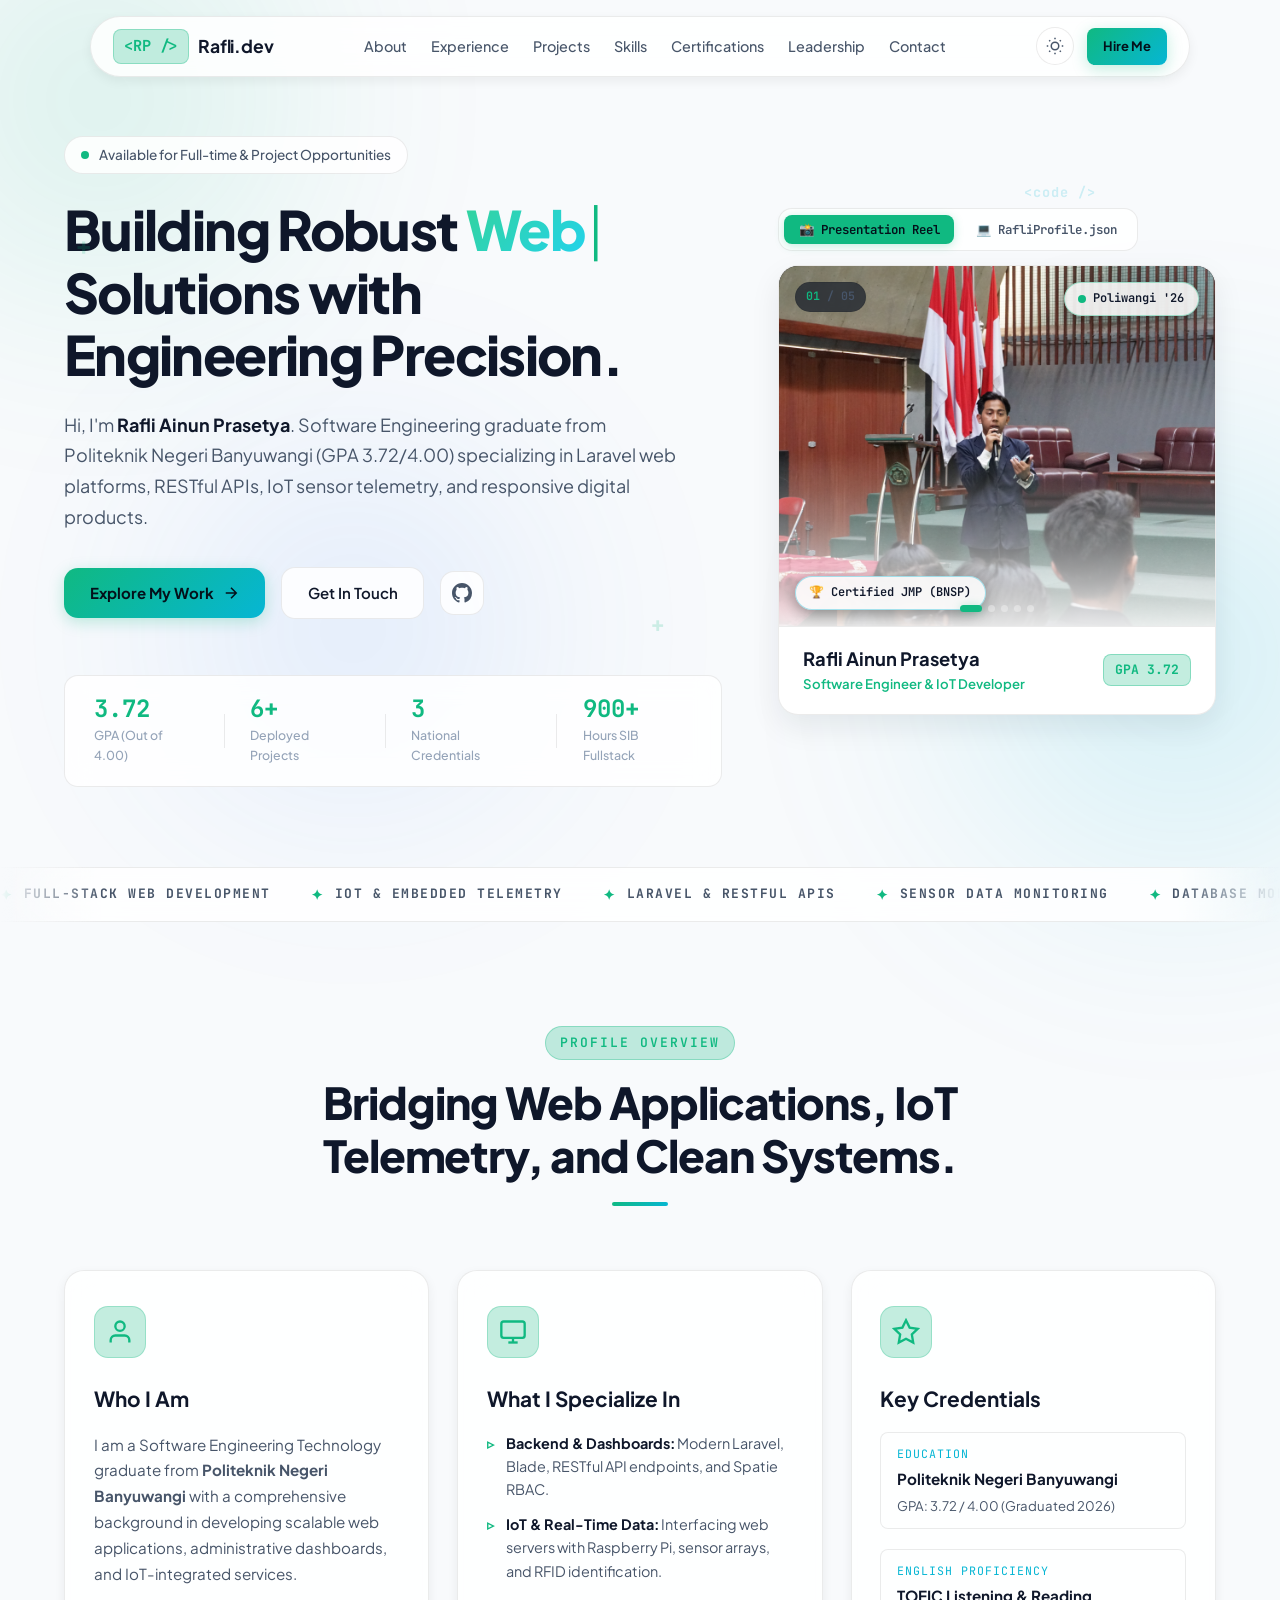
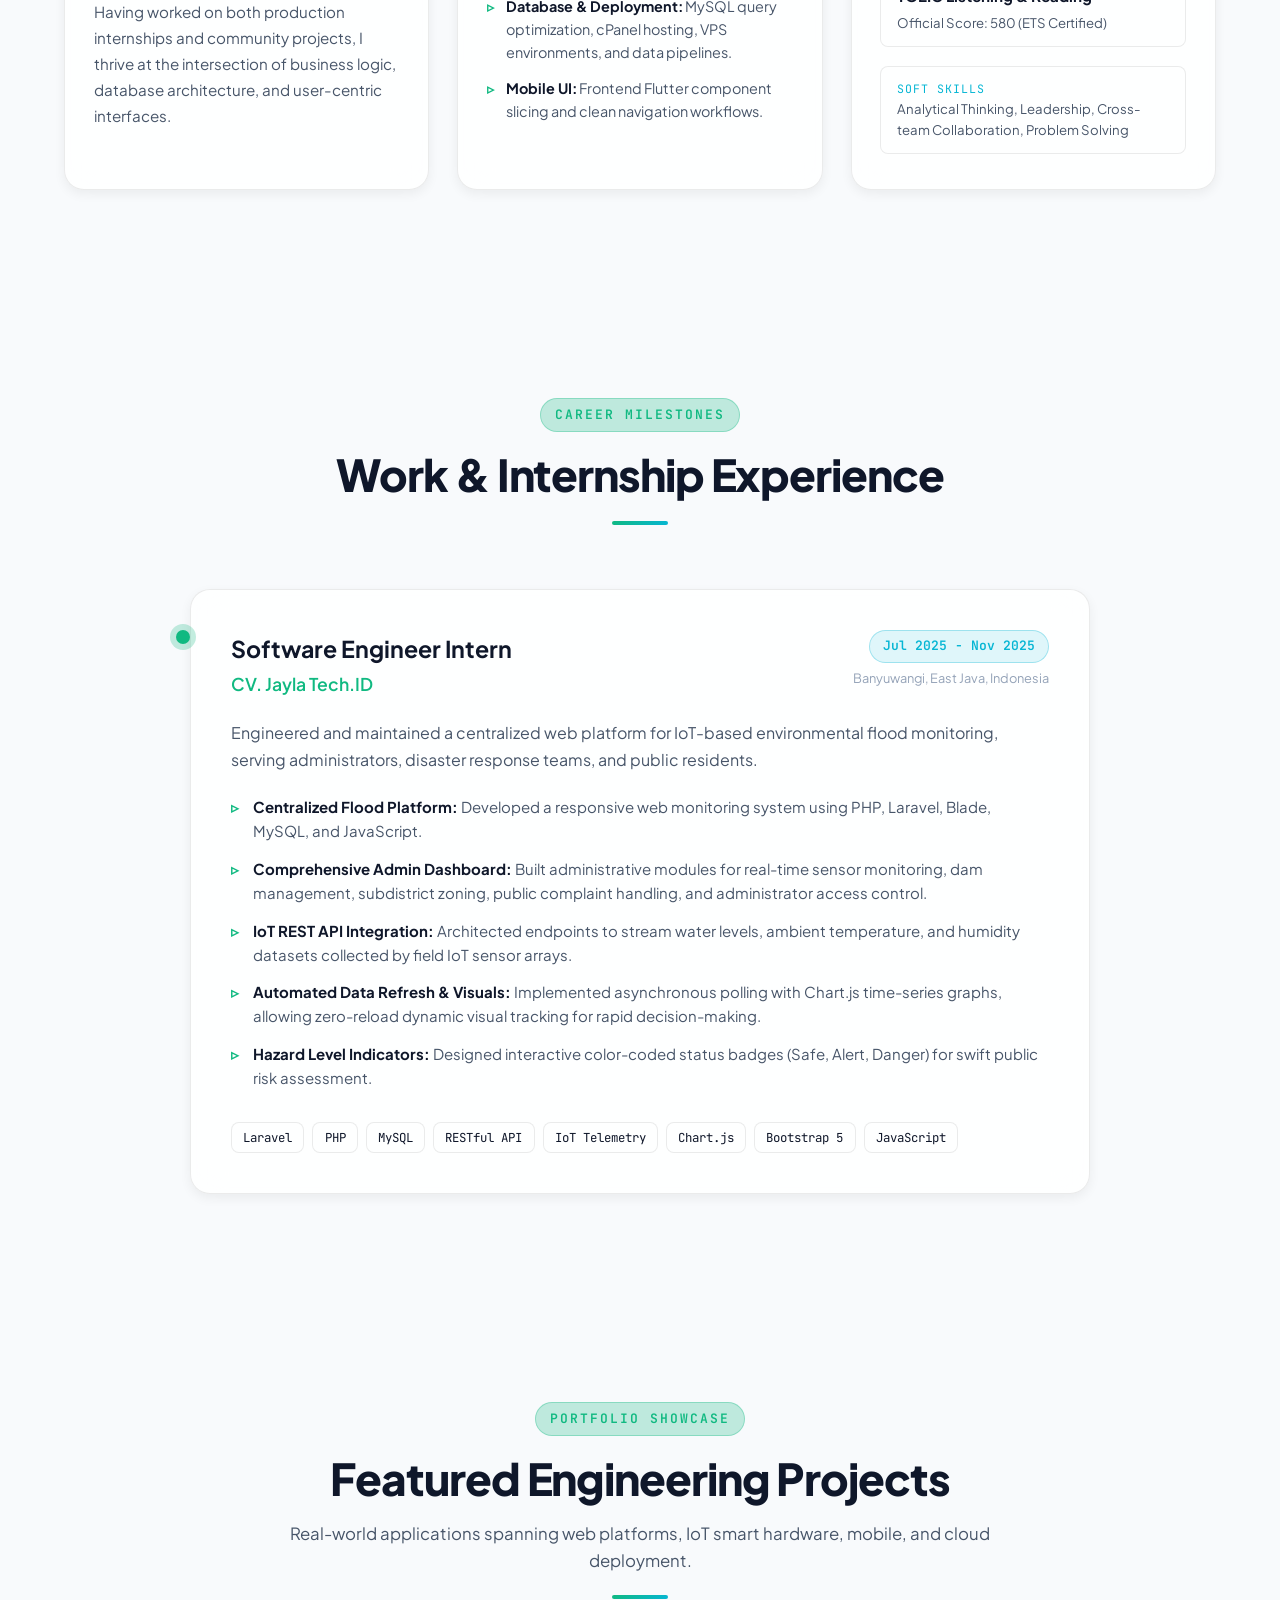
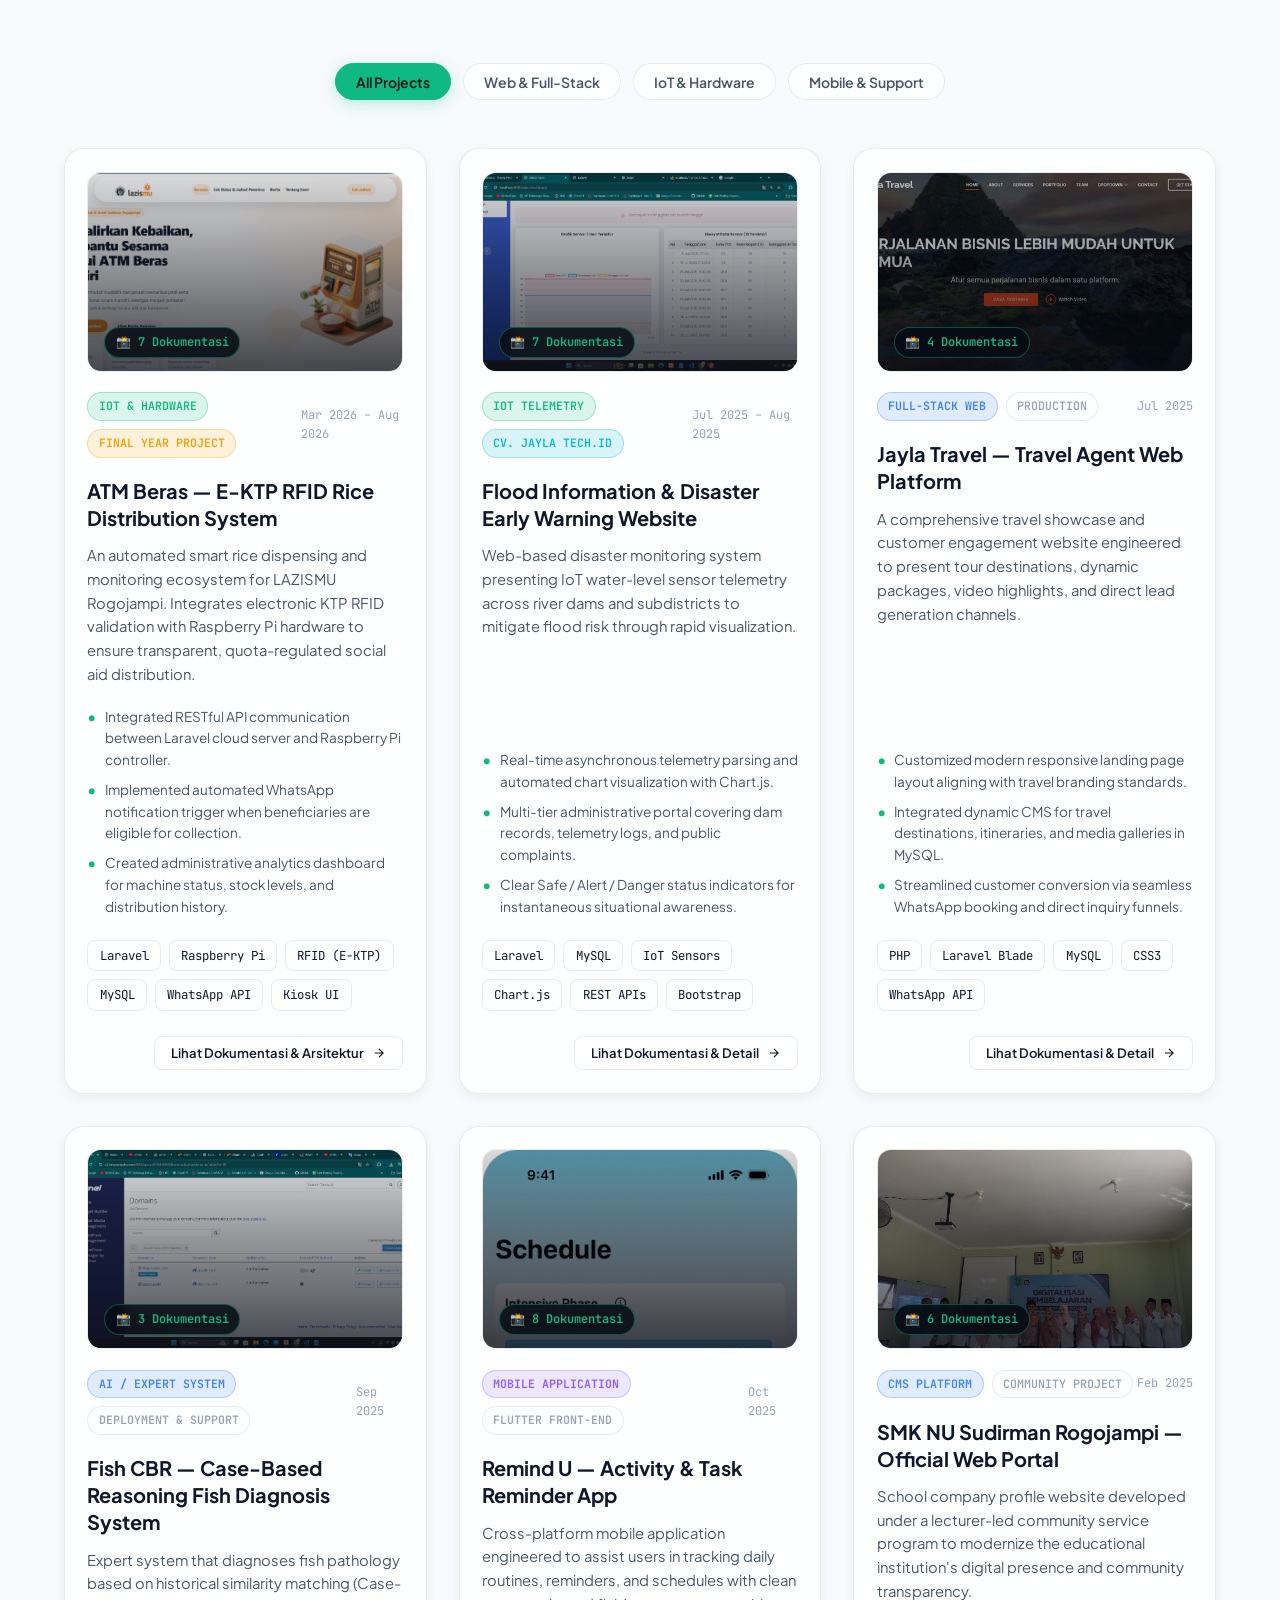
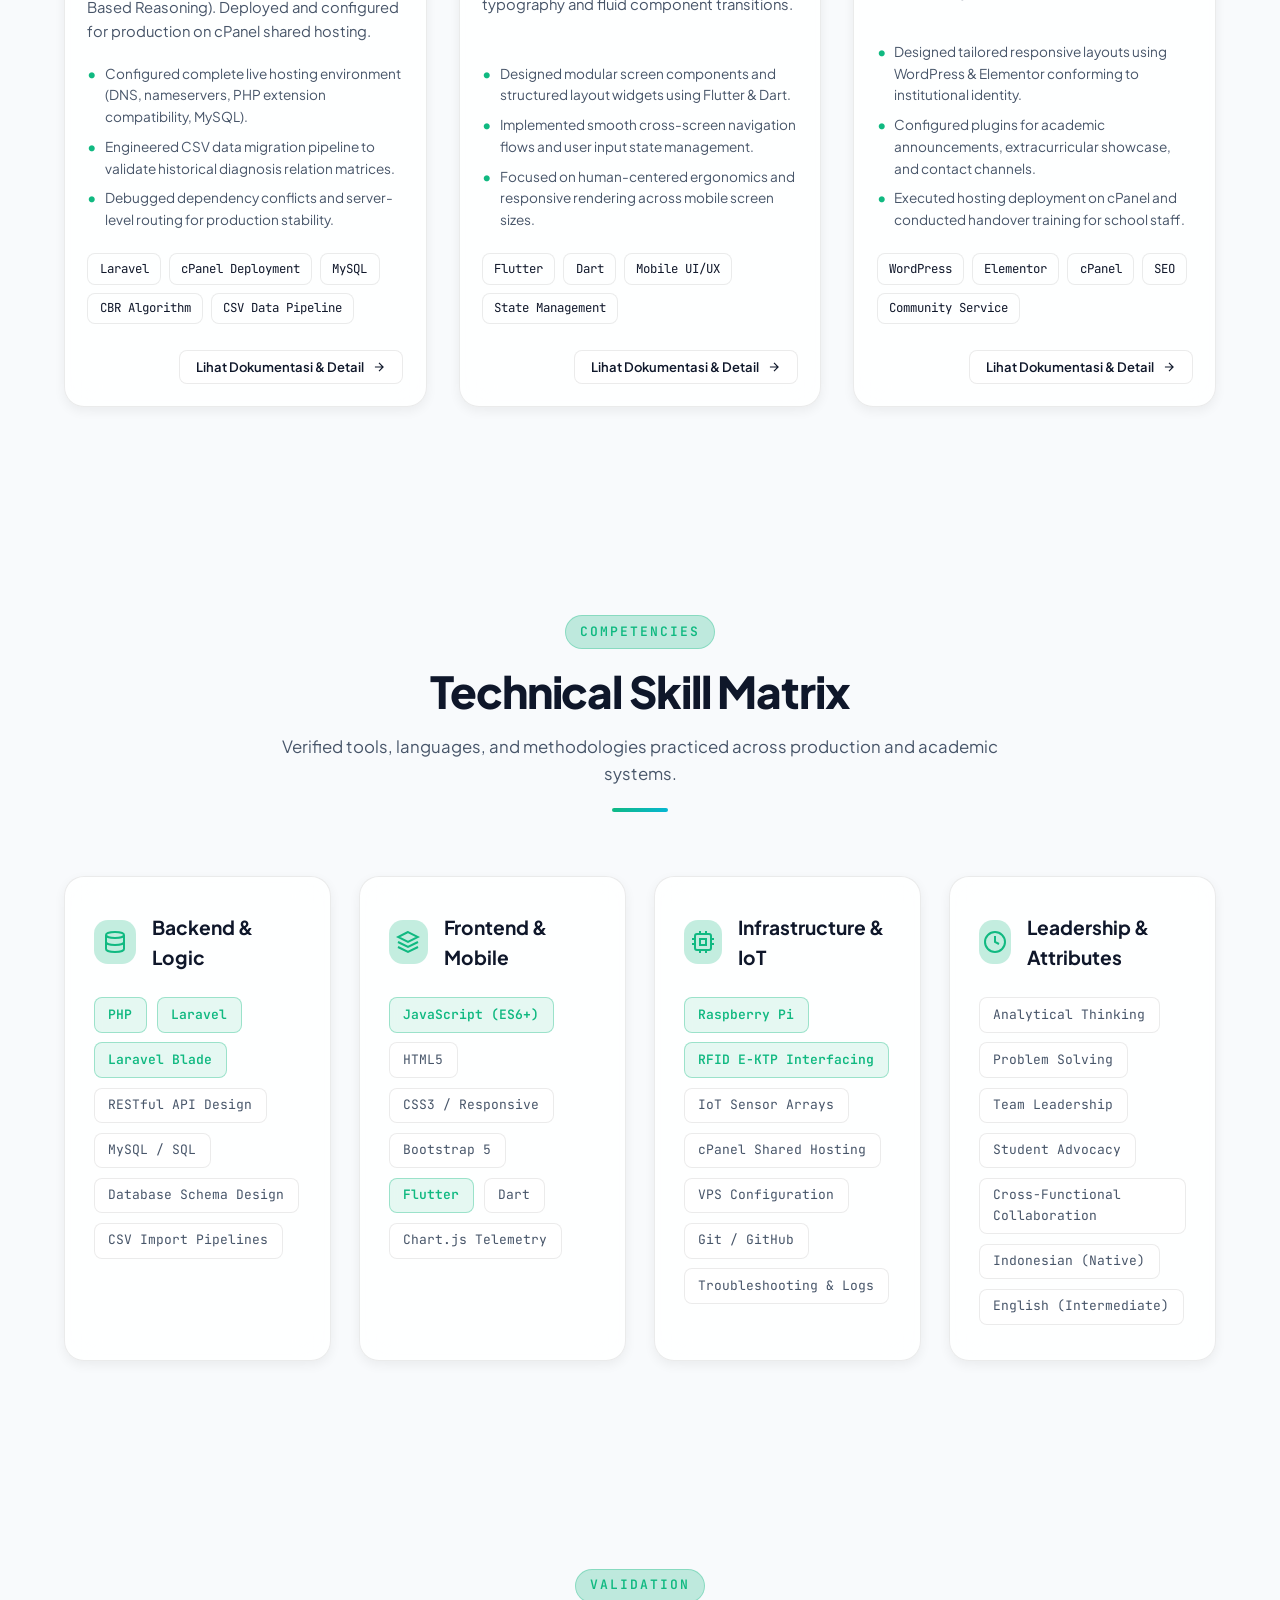
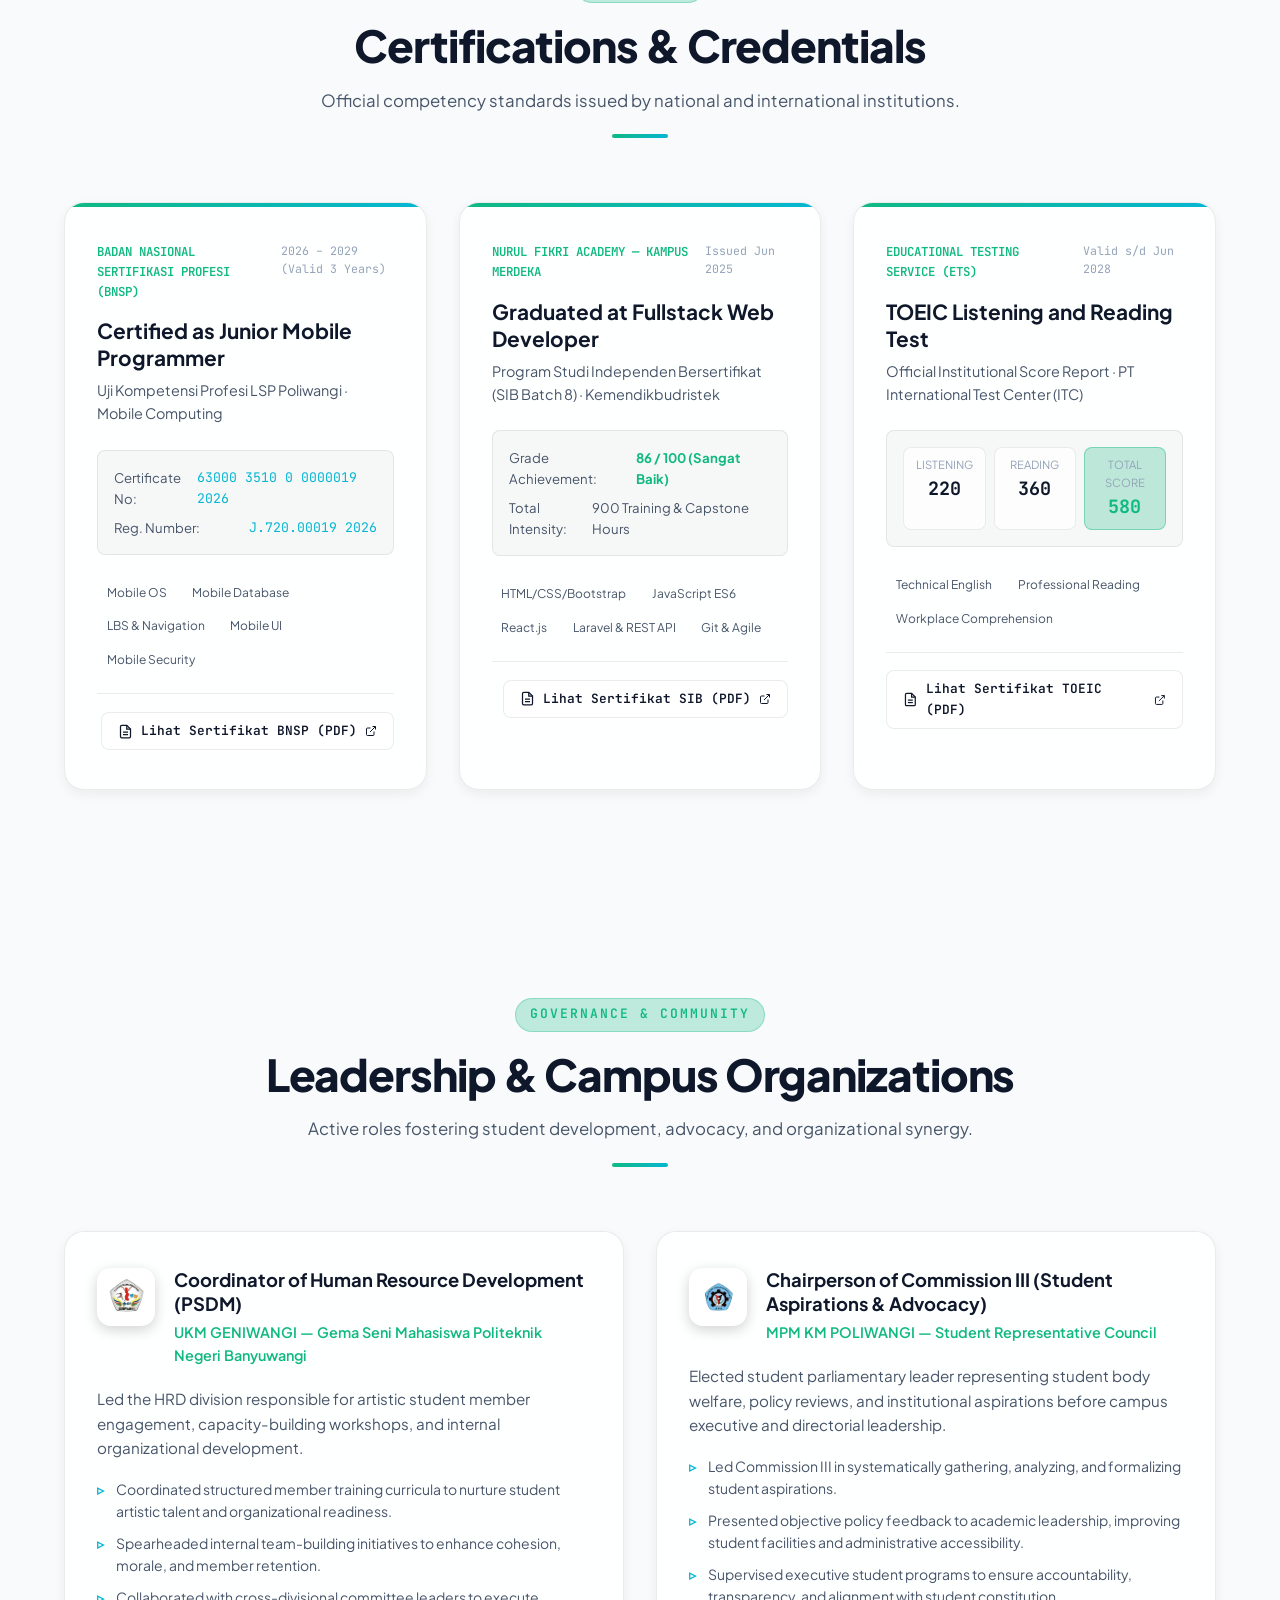
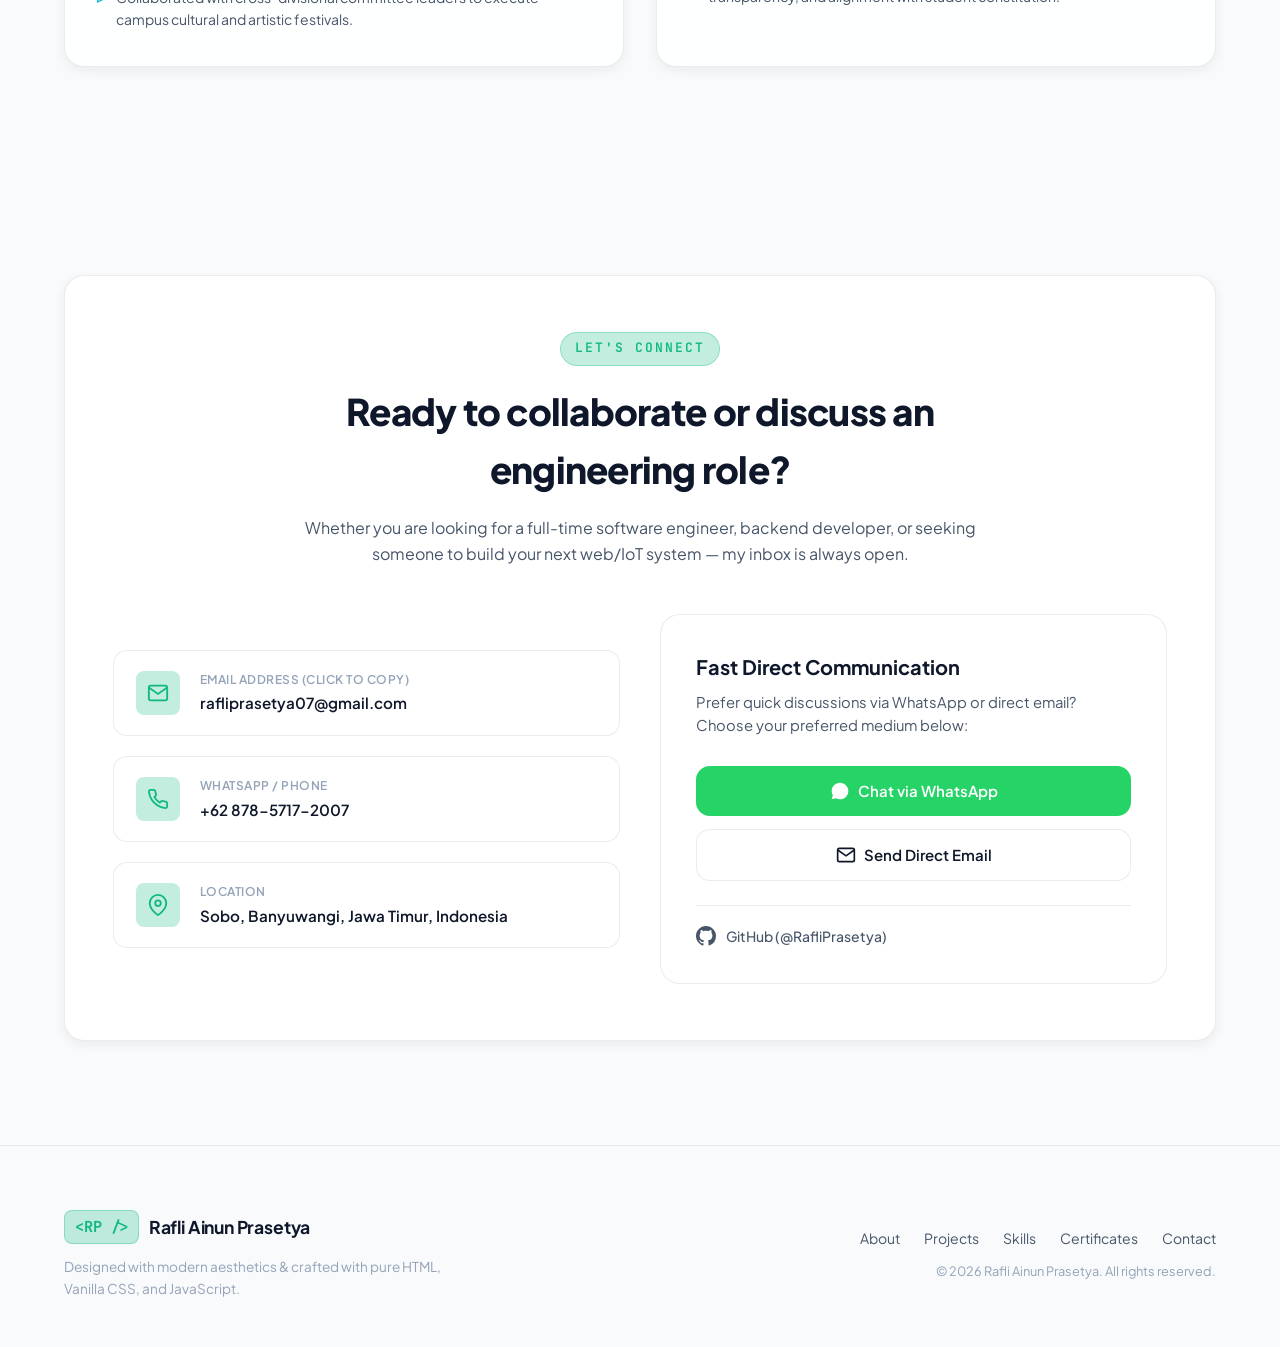
==== index.html @ 8fa88cc7 "feat: portfolio website with interactive documentation and dark mode" ====
<!DOCTYPE html>
<html lang="en" data-theme="dark">
<head>
  <meta charset="UTF-8">
  <meta name="viewport" content="width=device-width, initial-scale=1.0">
  <title>Rafli Ainun Prasetya | Software Engineer & Full-Stack Developer</title>
  <meta name="description" content="Portfolio of Rafli Ainun Prasetya — Software Engineering graduate from Politeknik Negeri Banyuwangi specializing in Laravel, RESTful APIs, IoT integrations, and Flutter.">
  <link rel="preconnect" href="https://fonts.googleapis.com">
  <link rel="preconnect" href="https://fonts.gstatic.com" crossorigin>
  <link href="https://fonts.googleapis.com/css2?family=JetBrains+Mono:wght@400;500;600;700&family=Plus+Jakarta+Sans:wght@300;400;500;600;700;800&display=swap" rel="stylesheet">
  <link rel="stylesheet" href="style.css">
</head>
<body>

  <!-- Ambient Glow Backgrounds -->
  <div class="ambient-glow glow-1"></div>
  <div class="ambient-glow glow-2"></div>
  <div class="ambient-glow glow-3"></div>

  <!-- Glassmorphic Navbar -->
  <header class="navbar-wrapper">
    <nav class="navbar" id="navbar">
      <a href="#hero" class="brand-logo">
        <span class="logo-symbol">&lt;RP /&gt;</span>
        <span class="logo-text">Rafli.dev</span>
      </a>

      <div class="nav-links" id="navLinks">
        <a href="#about" class="nav-item">About</a>
        <a href="#experience" class="nav-item">Experience</a>
        <a href="#projects" class="nav-item">Projects</a>
        <a href="#skills" class="nav-item">Skills</a>
        <a href="#certifications" class="nav-item">Certifications</a>
        <a href="#leadership" class="nav-item">Leadership</a>
        <a href="#contact" class="nav-item">Contact</a>
      </div>

      <div class="nav-actions">
        <!-- Theme Toggle -->
        <button class="theme-toggle-btn" id="themeToggle" aria-label="Toggle theme">
          <svg class="sun-icon" viewBox="0 0 24 24" fill="none" stroke="currentColor" stroke-width="2">
            <circle cx="12" cy="12" r="5"></circle>
            <path d="M12 1v2M12 21v2M4.22 4.22l1.42 1.42M18.36 18.36l1.42 1.42M1 12h2M21 12h2M4.22 19.78l1.42-1.42M18.36 5.64l1.42-1.42"></path>
          </svg>
          <svg class="moon-icon" viewBox="0 0 24 24" fill="none" stroke="currentColor" stroke-width="2">
            <path d="M21 12.79A9 9 0 1 1 11.21 3 7 7 0 0 0 21 12.79z"></path>
          </svg>
        </button>

        <a href="#contact" class="btn btn-sm btn-primary hide-mobile">Hire Me</a>

        <!-- Mobile Menu Toggle -->
        <button class="mobile-menu-btn" id="mobileMenuBtn" aria-label="Toggle navigation menu">
          <span class="bar"></span>
          <span class="bar"></span>
          <span class="bar"></span>
        </button>
      </div>
    </nav>
  </header>

  <main>
    <!-- HERO SECTION -->
    <section class="hero-section" id="hero">
      <div class="container hero-container">
        
        <!-- Subtle Floating Tech Accents -->
        <div class="floating-accent accent-plus-1" aria-hidden="true">+</div>
        <div class="floating-accent accent-plus-2" aria-hidden="true">+</div>
        <div class="floating-accent accent-code" aria-hidden="true">&lt;code /&gt;</div>
        <div class="floating-accent accent-iot" aria-hidden="true">&#9678; IoT</div>

        <div class="hero-content">
          <div class="status-pill animate-fade-in">
            <span class="pulsing-dot"></span>
            <span>Available for Full-time & Project Opportunities</span>
          </div>

          <h1 class="hero-title animate-fade-in-up delay-1">
            Building Robust <span class="gradient-text dynamic-role-text" id="dynamicRole">Web & IoT</span><span class="typing-cursor" aria-hidden="true">|</span> Solutions with Engineering Precision.
          </h1>

          <p class="hero-subtitle animate-fade-in-up delay-2">
            Hi, I'm <strong>Rafli Ainun Prasetya</strong>. Software Engineering graduate from Politeknik Negeri Banyuwangi (GPA 3.72/4.00) specializing in Laravel web platforms, RESTful APIs, IoT sensor telemetry, and responsive digital products.
          </p>

          <div class="hero-cta-group animate-fade-in-up delay-3">
            <a href="#projects" class="btn btn-primary">
              <span>Explore My Work</span>
              <svg width="18" height="18" viewBox="0 0 24 24" fill="none" stroke="currentColor" stroke-width="2"><path d="M5 12h14M12 5l7 7-7 7"/></svg>
            </a>
            <a href="#contact" class="btn btn-outline">
              <span>Get In Touch</span>
            </a>
            <a href="https://github.com/RafliPrasetya" target="_blank" rel="noopener" class="btn-icon" aria-label="GitHub Profile">
              <svg width="20" height="20" viewBox="0 0 24 24" fill="currentColor">
                <path d="M12 0C5.37 0 0 5.37 0 12c0 5.31 3.435 9.795 8.205 11.385.6.105.825-.255.825-.57 0-.285-.015-1.23-.015-2.235-3.015.555-3.795-.735-4.035-1.41-.135-.345-.72-1.41-1.23-1.695-.42-.225-1.02-.78-.015-.795.945-.015 1.62.87 1.845 1.23 1.08 1.815 2.805 1.305 3.495.99.105-.78.42-1.305.765-1.605-2.67-.3-5.46-1.335-5.46-5.925 0-1.305.465-2.385 1.23-3.225-.12-.3-.54-1.53.12-3.18 0 0 1.005-.315 3.3 1.23.96-.27 1.98-.405 3-.405s2.04.135 3 .405c2.295-1.56 3.3-1.23 3.3-1.23.66 1.65.24 2.88.12 3.18.765.84 1.23 1.905 1.23 3.225 0 4.605-2.805 5.625-5.475 5.925.435.375.81 1.095.81 2.22 0 1.605-.015 2.895-.015 3.3 0 .315.225.69.825.57A12.02 12.02 0 0024 12c0-6.63-5.37-12-12-12z"/>
              </svg>
            </a>
          </div>

          <!-- Quick Metrics Bar with Live Animated Counters -->
          <div class="hero-stats animate-fade-in-up delay-4">
            <div class="stat-card">
              <span class="stat-number count-up" data-target="3.72" data-decimals="2">0.00</span>
              <span class="stat-label">GPA (Out of 4.00)</span>
            </div>
            <div class="stat-separator"></div>
            <div class="stat-card">
              <span class="stat-number count-up" data-target="6" data-suffix="+">0</span>
              <span class="stat-label">Deployed Projects</span>
            </div>
            <div class="stat-separator"></div>
            <div class="stat-card">
              <span class="stat-number count-up" data-target="3">0</span>
              <span class="stat-label">National Credentials</span>
            </div>
            <div class="stat-separator"></div>
            <div class="stat-card">
              <span class="stat-number count-up" data-target="900" data-suffix="+">0</span>
              <span class="stat-label">Hours SIB Fullstack</span>
            </div>
          </div>
        </div>

        <!-- Hero Visual / Photo Slideshow & Code Specimen Tabs -->
        <div class="hero-visual animate-fade-in-up delay-2">
          <div class="visual-tabs">
            <button class="visual-tab-btn active" id="tabPhotoBtn" data-target="photoView">
              <span>📸 Presentation Reel</span>
            </button>
            <button class="visual-tab-btn" id="tabCodeBtn" data-target="codeView">
              <span>💻 RafliProfile.json</span>
            </button>
          </div>

          <!-- View 1: Profile Photo Slideshow Card -->
          <div class="visual-view-panel" id="photoView">
            <div class="profile-hero-card glass-card">
              <div class="profile-photo-wrapper" id="photoSlideshow">
                
                <!-- Slideshow Track with 5 Photos -->
                <div class="slideshow-track">
                  <div class="slide-item active" data-index="0">
                    <img src="Asset/DSC00454.JPG" alt="Rafli Ainun Prasetya - Keynote Address" class="profile-photo" />
                  </div>
                  <div class="slide-item" data-index="1">
                    <img src="Asset/DSC00451.JPG" alt="Rafli Ainun Prasetya - Speech Session" class="profile-photo" />
                  </div>
                  <div class="slide-item" data-index="2">
                    <img src="Asset/DSC00452.JPG" alt="Rafli Ainun Prasetya - Student Advocacy" class="profile-photo" />
                  </div>
                  <div class="slide-item" data-index="3">
                    <img src="Asset/DSC00453.JPG" alt="Rafli Ainun Prasetya - Organization Leadership" class="profile-photo" />
                  </div>
                  <div class="slide-item" data-index="4">
                    <img src="Asset/DSC00455.JPG" alt="Rafli Ainun Prasetya - Public Presentation" class="profile-photo" />
                  </div>
                </div>

                <div class="photo-overlay-gradient"></div>

                <!-- Slideshow Navigation Arrows -->
                <button class="slide-arrow prev" id="slidePrevBtn" aria-label="Previous slide">&#10094;</button>
                <button class="slide-arrow next" id="slideNextBtn" aria-label="Next slide">&#10095;</button>

                <!-- Slideshow Counter -->
                <div class="slideshow-counter">
                  <span id="slideIndexLabel">01</span> / 05
                </div>

                <!-- Slide Dots Pagination -->
                <div class="slideshow-dots" id="slideDots">
                  <button class="slide-dot active" data-slide="0" aria-label="Slide 1"></button>
                  <button class="slide-dot" data-slide="1" aria-label="Slide 2"></button>
                  <button class="slide-dot" data-slide="2" aria-label="Slide 3"></button>
                  <button class="slide-dot" data-slide="3" aria-label="Slide 4"></button>
                  <button class="slide-dot" data-slide="4" aria-label="Slide 5"></button>
                </div>

                <!-- Floating Badges -->
                <div class="floating-badge badge-top-right">
                  <span class="pulsing-dot"></span>
                  <span>Poliwangi '26</span>
                </div>
                <div class="floating-badge badge-bottom-left">
                  <span>🏆 Certified JMP (BNSP)</span>
                </div>
              </div>
              <div class="profile-meta-footer">
                <div class="meta-row">
                  <div>
                    <h4 class="profile-name">Rafli Ainun Prasetya</h4>
                    <p class="profile-title">Software Engineer & IoT Developer</p>
                  </div>
                  <span class="gpa-tag">GPA 3.72</span>
                </div>
              </div>
            </div>
          </div>

          <!-- View 2: Code Specimen Card -->
          <div class="visual-view-panel" id="codeView" style="display: none;">
            <div class="code-card">
              <div class="code-card-header">
                <div class="window-controls">
                  <span class="ctrl-dot close"></span>
                  <span class="ctrl-dot minimize"></span>
                  <span class="ctrl-dot maximize"></span>
                </div>
                <span class="code-card-title">RafliProfile.json</span>
                <span class="code-badge">Active</span>
              </div>
              <div class="code-card-body">
                <pre><code><span class="token-keyword">{</span>
  <span class="token-prop">"name"</span>: <span class="token-string">"Rafli Ainun Prasetya"</span>,
  <span class="token-prop">"role"</span>: <span class="token-string">"Software Engineer"</span>,
  <span class="token-prop">"location"</span>: <span class="token-string">"Banyuwangi, East Java, ID"</span>,
  <span class="token-prop">"education"</span>: {
    <span class="token-prop">"campus"</span>: <span class="token-string">"Politeknik Negeri Banyuwangi"</span>,
    <span class="token-prop">"degree"</span>: <span class="token-string">"B.App.Sc in Software Eng."</span>,
    <span class="token-prop">"gpa"</span>: <span class="token-number">3.72</span>
  },
  <span class="token-prop">"core_stack"</span>: [
    <span class="token-string">"PHP / Laravel"</span>,
    <span class="token-string">"MySQL"</span>,
    <span class="token-string">"JavaScript"</span>,
    <span class="token-string">"IoT Sensor Telemetry"</span>,
    <span class="token-string">"Flutter"</span>
  ],
  <span class="token-prop">"certified_by"</span>: [
    <span class="token-string">"BNSP (Junior Mobile Programmer)"</span>,
    <span class="token-string">"NF Academy (Fullstack Web Dev)"</span>,
    <span class="token-string">"ETS (TOEIC Score 580)"</span>
  ],
  <span class="token-prop">"status"</span>: <span class="token-string">"Ready to create real impact."</span>
<span class="token-keyword">}</span></code></pre>
              </div>
              <div class="code-card-footer">
                <span class="terminal-status"><span class="ping-circle"></span> System online · All unit tests passed</span>
              </div>
            </div>
          </div>
        </div>

      </div>
    </section>

    <!-- RUNNING TECH MARQUEE RIBBON -->
    <div class="tech-marquee-wrapper" aria-label="Technical Highlights">
      <div class="marquee-track">
        <div class="marquee-content">
          <span class="marquee-item"><span class="marquee-star">✦</span> FULL-STACK WEB DEVELOPMENT</span>
          <span class="marquee-item"><span class="marquee-star">✦</span> IOT & EMBEDDED TELEMETRY</span>
          <span class="marquee-item"><span class="marquee-star">✦</span> LARAVEL & RESTFUL APIS</span>
          <span class="marquee-item"><span class="marquee-star">✦</span> SENSOR DATA MONITORING</span>
          <span class="marquee-item"><span class="marquee-star">✦</span> DATABASE MODELING (MYSQL)</span>
          <span class="marquee-item"><span class="marquee-star">✦</span> FLUTTER FRONT-END</span>
          <span class="marquee-item"><span class="marquee-star">✦</span> BNSP JUNIOR MOBILE PROGRAMMER</span>
          <span class="marquee-item"><span class="marquee-star">✦</span> MSIB FULLSTACK GRADUATE</span>
        </div>
        <div class="marquee-content" aria-hidden="true">
          <span class="marquee-item"><span class="marquee-star">✦</span> FULL-STACK WEB DEVELOPMENT</span>
          <span class="marquee-item"><span class="marquee-star">✦</span> IOT & EMBEDDED TELEMETRY</span>
          <span class="marquee-item"><span class="marquee-star">✦</span> LARAVEL & RESTFUL APIS</span>
          <span class="marquee-item"><span class="marquee-star">✦</span> SENSOR DATA MONITORING</span>
          <span class="marquee-item"><span class="marquee-star">✦</span> DATABASE MODELING (MYSQL)</span>
          <span class="marquee-item"><span class="marquee-star">✦</span> FLUTTER FRONT-END</span>
          <span class="marquee-item"><span class="marquee-star">✦</span> BNSP JUNIOR MOBILE PROGRAMMER</span>
          <span class="marquee-item"><span class="marquee-star">✦</span> MSIB FULLSTACK GRADUATE</span>
        </div>
      </div>
    </div>

    <!-- ABOUT SECTION -->
    <section class="section about-section" id="about">
      <div class="container">
        <div class="section-header">
          <span class="section-tag">Profile Overview</span>
          <h2 class="section-title">Bridging Web Applications, IoT Telemetry, and Clean Systems.</h2>
          <div class="title-underline"></div>
        </div>

        <div class="about-grid">
          <div class="about-card glass-card">
            <div class="card-icon">
              <svg width="28" height="28" viewBox="0 0 24 24" fill="none" stroke="currentColor" stroke-width="2">
                <path d="M20 21v-2a4 4 0 0 0-4-4H8a4 4 0 0 0-4 4v2"></path>
                <circle cx="12" cy="7" r="4"></circle>
              </svg>
            </div>
            <h3>Who I Am</h3>
            <p>
              I am a Software Engineering Technology graduate from <strong>Politeknik Negeri Banyuwangi</strong> with a comprehensive background in developing scalable web applications, administrative dashboards, and IoT-integrated services.
            </p>
            <p>
              Having worked on both production internships and community projects, I thrive at the intersection of business logic, database architecture, and user-centric interfaces.
            </p>
          </div>

          <div class="about-card glass-card">
            <div class="card-icon">
              <svg width="28" height="28" viewBox="0 0 24 24" fill="none" stroke="currentColor" stroke-width="2">
                <rect x="2" y="3" width="20" height="14" rx="2" ry="2"></rect>
                <line x1="8" y1="21" x2="16" y2="21"></line>
                <line x1="12" y1="17" x2="12" y2="21"></line>
              </svg>
            </div>
            <h3>What I Specialize In</h3>
            <ul class="specialty-list">
              <li><strong>Backend & Dashboards:</strong> Modern Laravel, Blade, RESTful API endpoints, and Spatie RBAC.</li>
              <li><strong>IoT & Real-Time Data:</strong> Interfacing web servers with Raspberry Pi, sensor arrays, and RFID identification.</li>
              <li><strong>Database & Deployment:</strong> MySQL query optimization, cPanel hosting, VPS environments, and data pipelines.</li>
              <li><strong>Mobile UI:</strong> Frontend Flutter component slicing and clean navigation workflows.</li>
            </ul>
          </div>

          <div class="about-card glass-card highlight-card">
            <div class="card-icon">
              <svg width="28" height="28" viewBox="0 0 24 24" fill="none" stroke="currentColor" stroke-width="2">
                <path d="M12 2l3.09 6.26L22 9.27l-5 4.87 1.18 6.88L12 17.77l-6.18 3.25L7 14.14 2 9.27l6.91-1.01L12 2z"></path>
              </svg>
            </div>
            <h3>Key Credentials</h3>
            <div class="credentials-badge-list">
              <div class="cred-item">
                <span class="cred-tag">Education</span>
                <strong>Politeknik Negeri Banyuwangi</strong>
                <span class="cred-sub">GPA: 3.72 / 4.00 (Graduated 2026)</span>
              </div>
              <div class="cred-item">
                <span class="cred-tag">English Proficiency</span>
                <strong>TOEIC Listening & Reading</strong>
                <span class="cred-sub">Official Score: 580 (ETS Certified)</span>
              </div>
              <div class="cred-item">
                <span class="cred-tag">Soft Skills</span>
                <span class="cred-sub">Analytical Thinking, Leadership, Cross-team Collaboration, Problem Solving</span>
              </div>
            </div>
          </div>
        </div>
      </div>
    </section>

    <!-- PROFESSIONAL EXPERIENCE SECTION -->
    <section class="section experience-section" id="experience">
      <div class="container">
        <div class="section-header">
          <span class="section-tag">Career Milestones</span>
          <h2 class="section-title">Work & Internship Experience</h2>
          <div class="title-underline"></div>
        </div>

        <div class="timeline">
          <!-- Experience Item: Jayla Tech -->
          <div class="timeline-item glass-card">
            <div class="timeline-dot"></div>
            <div class="timeline-header">
              <div class="company-info">
                <h3 class="role-title">Software Engineer Intern</h3>
                <h4 class="company-name">CV. Jayla Tech.ID</h4>
              </div>
              <div class="timeline-meta">
                <span class="timeline-badge">Jul 2025 - Nov 2025</span>
                <span class="location-badge">Banyuwangi, East Java, Indonesia</span>
              </div>
            </div>

            <p class="timeline-summary">
              Engineered and maintained a centralized web platform for IoT-based environmental flood monitoring, serving administrators, disaster response teams, and public residents.
            </p>

            <ul class="timeline-duties">
              <li>
                <strong>Centralized Flood Platform:</strong> Developed a responsive web monitoring system using PHP, Laravel, Blade, MySQL, and JavaScript.
              </li>
              <li>
                <strong>Comprehensive Admin Dashboard:</strong> Built administrative modules for real-time sensor monitoring, dam management, subdistrict zoning, public complaint handling, and administrator access control.
              </li>
              <li>
                <strong>IoT REST API Integration:</strong> Architected endpoints to stream water levels, ambient temperature, and humidity datasets collected by field IoT sensor arrays.
              </li>
              <li>
                <strong>Automated Data Refresh & Visuals:</strong> Implemented asynchronous polling with Chart.js time-series graphs, allowing zero-reload dynamic visual tracking for rapid decision-making.
              </li>
              <li>
                <strong>Hazard Level Indicators:</strong> Designed interactive color-coded status badges (Safe, Alert, Danger) for swift public risk assessment.
              </li>
            </ul>

            <div class="tech-tags-list">
              <span class="tech-tag">Laravel</span>
              <span class="tech-tag">PHP</span>
              <span class="tech-tag">MySQL</span>
              <span class="tech-tag">RESTful API</span>
              <span class="tech-tag">IoT Telemetry</span>
              <span class="tech-tag">Chart.js</span>
              <span class="tech-tag">Bootstrap 5</span>
              <span class="tech-tag">JavaScript</span>
            </div>
          </div>
        </div>
      </div>
    </section>

    <!-- FEATURED PROJECTS SECTION -->
    <section class="section projects-section" id="projects">
      <div class="container">
        <div class="section-header">
          <span class="section-tag">Portfolio Showcase</span>
          <h2 class="section-title">Featured Engineering Projects</h2>
          <p class="section-subtitle">Real-world applications spanning web platforms, IoT smart hardware, mobile, and cloud deployment.</p>
          <div class="title-underline"></div>
        </div>

        <!-- Filter Controls -->
        <div class="project-filters">
          <button class="filter-btn active" data-filter="all">All Projects</button>
          <button class="filter-btn" data-filter="web">Web & Full-Stack</button>
          <button class="filter-btn" data-filter="iot">IoT & Hardware</button>
          <button class="filter-btn" data-filter="mobile">Mobile & Support</button>
        </div>

        <!-- Projects Grid -->
        <div class="projects-grid" id="projectsGrid">

          <!-- Project 1: ATM Beras -->
          <div class="project-card glass-card" data-category="iot web">
            <div class="project-thumb-wrapper btn-detail" data-project="atm-beras" role="button" tabindex="0" aria-label="Buka Dokumentasi ATM Beras">
              <img src="Asset/projek/atm%20beras/Screenshot%202026-07-15%20235116.png" alt="ATM Beras LAZISMU Preview" class="project-thumb-img" loading="lazy">
              <div class="project-thumb-overlay">
                <span class="project-doc-badge">📸 7 Dokumentasi</span>
                <span class="project-zoom-hint">🔍 Lihat Galeri</span>
              </div>
            </div>

            <div class="project-card-top">
              <div class="project-meta-badges">
                <span class="badge badge-iot">IoT & Hardware</span>
                <span class="badge badge-featured">Final Year Project</span>
              </div>
              <span class="project-date">Mar 2026 – Aug 2026</span>
            </div>

            <h3 class="project-title">ATM Beras — E-KTP RFID Rice Distribution System</h3>
            <p class="project-desc">
              An automated smart rice dispensing and monitoring ecosystem for LAZISMU Rogojampi. Integrates electronic KTP RFID validation with Raspberry Pi hardware to ensure transparent, quota-regulated social aid distribution.
            </p>

            <ul class="project-highlights">
              <li>Integrated RESTful API communication between Laravel cloud server and Raspberry Pi controller.</li>
              <li>Implemented automated WhatsApp notification trigger when beneficiaries are eligible for collection.</li>
              <li>Created administrative analytics dashboard for machine status, stock levels, and distribution history.</li>
            </ul>

            <div class="tech-tags-list">
              <span class="tech-tag">Laravel</span>
              <span class="tech-tag">Raspberry Pi</span>
              <span class="tech-tag">RFID (E-KTP)</span>
              <span class="tech-tag">MySQL</span>
              <span class="tech-tag">WhatsApp API</span>
              <span class="tech-tag">Kiosk UI</span>
            </div>

            <div class="project-card-actions">
              <button class="btn btn-sm btn-outline btn-detail" data-project="atm-beras">
                <span>Lihat Dokumentasi & Arsitektur</span>
                <svg width="14" height="14" viewBox="0 0 24 24" fill="none" stroke="currentColor" stroke-width="2"><path d="M5 12h14M12 5l7 7-7 7"/></svg>
              </button>
            </div>
          </div>

          <!-- Project 2: Flood Information Website -->
          <div class="project-card glass-card" data-category="iot web">
            <div class="project-thumb-wrapper btn-detail" data-project="flood-monitoring" role="button" tabindex="0" aria-label="Buka Dokumentasi Flood Monitoring">
              <img src="Asset/projek/banjir/Screenshot%202025-08-02%20130501.png" alt="Flood Information Early Warning Dashboard" class="project-thumb-img" loading="lazy">
              <div class="project-thumb-overlay">
                <span class="project-doc-badge">📸 7 Dokumentasi</span>
                <span class="project-zoom-hint">🔍 Lihat Galeri</span>
              </div>
            </div>

            <div class="project-card-top">
              <div class="project-meta-badges">
                <span class="badge badge-iot">IoT Telemetry</span>
                <span class="badge badge-corp">CV. Jayla Tech.ID</span>
              </div>
              <span class="project-date">Jul 2025 – Aug 2025</span>
            </div>

            <h3 class="project-title">Flood Information & Disaster Early Warning Website</h3>
            <p class="project-desc">
              Web-based disaster monitoring system presenting IoT water-level sensor telemetry across river dams and subdistricts to mitigate flood risk through rapid visualization.
            </p>

            <ul class="project-highlights">
              <li>Real-time asynchronous telemetry parsing and automated chart visualization with Chart.js.</li>
              <li>Multi-tier administrative portal covering dam records, telemetry logs, and public complaints.</li>
              <li>Clear Safe / Alert / Danger status indicators for instantaneous situational awareness.</li>
            </ul>

            <div class="tech-tags-list">
              <span class="tech-tag">Laravel</span>
              <span class="tech-tag">MySQL</span>
              <span class="tech-tag">IoT Sensors</span>
              <span class="tech-tag">Chart.js</span>
              <span class="tech-tag">REST APIs</span>
              <span class="tech-tag">Bootstrap</span>
            </div>

            <div class="project-card-actions">
              <button class="btn btn-sm btn-outline btn-detail" data-project="flood-monitoring">
                <span>Lihat Dokumentasi & Detail</span>
                <svg width="14" height="14" viewBox="0 0 24 24" fill="none" stroke="currentColor" stroke-width="2"><path d="M5 12h14M12 5l7 7-7 7"/></svg>
              </button>
            </div>
          </div>

          <!-- Project 3: Jayla Travel -->
          <div class="project-card glass-card" data-category="web">
            <div class="project-thumb-wrapper btn-detail" data-project="jayla-travel" role="button" tabindex="0" aria-label="Buka Dokumentasi Jayla Travel">
              <img src="Asset/projek/travel/Screenshot%202026-10-23%20222326.png" alt="Jayla Travel Agency Web Platform" class="project-thumb-img" loading="lazy">
              <div class="project-thumb-overlay">
                <span class="project-doc-badge">📸 4 Dokumentasi</span>
                <span class="project-zoom-hint">🔍 Lihat Galeri</span>
              </div>
            </div>

            <div class="project-card-top">
              <div class="project-meta-badges">
                <span class="badge badge-web">Full-Stack Web</span>
                <span class="badge badge-client">Production</span>
              </div>
              <span class="project-date">Jul 2025</span>
            </div>

            <h3 class="project-title">Jayla Travel — Travel Agent Web Platform</h3>
            <p class="project-desc">
              A comprehensive travel showcase and customer engagement website engineered to present tour destinations, dynamic packages, video highlights, and direct lead generation channels.
            </p>

            <ul class="project-highlights">
              <li>Customized modern responsive landing page layout aligning with travel branding standards.</li>
              <li>Integrated dynamic CMS for travel destinations, itineraries, and media galleries in MySQL.</li>
              <li>Streamlined customer conversion via seamless WhatsApp booking and direct inquiry funnels.</li>
            </ul>

            <div class="tech-tags-list">
              <span class="tech-tag">PHP</span>
              <span class="tech-tag">Laravel Blade</span>
              <span class="tech-tag">MySQL</span>
              <span class="tech-tag">CSS3</span>
              <span class="tech-tag">WhatsApp API</span>
            </div>

            <div class="project-card-actions">
              <button class="btn btn-sm btn-outline btn-detail" data-project="jayla-travel">
                <span>Lihat Dokumentasi & Detail</span>
                <svg width="14" height="14" viewBox="0 0 24 24" fill="none" stroke="currentColor" stroke-width="2"><path d="M5 12h14M12 5l7 7-7 7"/></svg>
              </button>
            </div>
          </div>

          <!-- Project 4: Fish CBR -->
          <div class="project-card glass-card" data-category="web">
            <div class="project-thumb-wrapper btn-detail" data-project="fish-cbr" role="button" tabindex="0" aria-label="Buka Dokumentasi Fish CBR">
              <img src="Asset/projek/fish%20cbr/Screenshot%202025-10-01%20150720.png" alt="Fish CBR cPanel Production Deployment" class="project-thumb-img" loading="lazy">
              <div class="project-thumb-overlay">
                <span class="project-doc-badge">📸 3 Dokumentasi</span>
                <span class="project-zoom-hint">🔍 Lihat Galeri</span>
              </div>
            </div>

            <div class="project-card-top">
              <div class="project-meta-badges">
                <span class="badge badge-web">AI / Expert System</span>
                <span class="badge badge-devops">Deployment & Support</span>
              </div>
              <span class="project-date">Sep 2025</span>
            </div>

            <h3 class="project-title">Fish CBR — Case-Based Reasoning Fish Diagnosis System</h3>
            <p class="project-desc">
              Expert system that diagnoses fish pathology based on historical similarity matching (Case-Based Reasoning). Deployed and configured for production on cPanel shared hosting.
            </p>

            <ul class="project-highlights">
              <li>Configured complete live hosting environment (DNS, nameservers, PHP extension compatibility, MySQL).</li>
              <li>Engineered CSV data migration pipeline to validate historical diagnosis relation matrices.</li>
              <li>Debugged dependency conflicts and server-level routing for production stability.</li>
            </ul>

            <div class="tech-tags-list">
              <span class="tech-tag">Laravel</span>
              <span class="tech-tag">cPanel Deployment</span>
              <span class="tech-tag">MySQL</span>
              <span class="tech-tag">CBR Algorithm</span>
              <span class="tech-tag">CSV Data Pipeline</span>
            </div>

            <div class="project-card-actions">
              <button class="btn btn-sm btn-outline btn-detail" data-project="fish-cbr">
                <span>Lihat Dokumentasi & Detail</span>
                <svg width="14" height="14" viewBox="0 0 24 24" fill="none" stroke="currentColor" stroke-width="2"><path d="M5 12h14M12 5l7 7-7 7"/></svg>
              </button>
            </div>
          </div>

          <!-- Project 5: Remind U -->
          <div class="project-card glass-card" data-category="mobile">
            <div class="project-thumb-wrapper btn-detail" data-project="remind-u" role="button" tabindex="0" aria-label="Buka Dokumentasi Remind U">
              <img src="Asset/projek/remind%20u/SCHEDULE-PHASE%202.png" alt="Remind U Mobile Application Tracker" class="project-thumb-img" loading="lazy">
              <div class="project-thumb-overlay">
                <span class="project-doc-badge">📸 8 Dokumentasi</span>
                <span class="project-zoom-hint">🔍 Lihat Galeri</span>
              </div>
            </div>

            <div class="project-card-top">
              <div class="project-meta-badges">
                <span class="badge badge-mobile">Mobile Application</span>
                <span class="badge badge-ui">Flutter Front-End</span>
              </div>
              <span class="project-date">Oct 2025</span>
            </div>

            <h3 class="project-title">Remind U — Activity & Task Reminder App</h3>
            <p class="project-desc">
              Cross-platform mobile application engineered to assist users in tracking daily routines, reminders, and schedules with clean typography and fluid component transitions.
            </p>

            <ul class="project-highlights">
              <li>Designed modular screen components and structured layout widgets using Flutter & Dart.</li>
              <li>Implemented smooth cross-screen navigation flows and user input state management.</li>
              <li>Focused on human-centered ergonomics and responsive rendering across mobile screen sizes.</li>
            </ul>

            <div class="tech-tags-list">
              <span class="tech-tag">Flutter</span>
              <span class="tech-tag">Dart</span>
              <span class="tech-tag">Mobile UI/UX</span>
              <span class="tech-tag">State Management</span>
            </div>

            <div class="project-card-actions">
              <button class="btn btn-sm btn-outline btn-detail" data-project="remind-u">
                <span>Lihat Dokumentasi & Detail</span>
                <svg width="14" height="14" viewBox="0 0 24 24" fill="none" stroke="currentColor" stroke-width="2"><path d="M5 12h14M12 5l7 7-7 7"/></svg>
              </button>
            </div>
          </div>

          <!-- Project 6: SMK NU Sudirman Rogojampi -->
          <div class="project-card glass-card" data-category="web mobile">
            <div class="project-thumb-wrapper btn-detail" data-project="smk-sudirman" role="button" tabindex="0" aria-label="Buka Dokumentasi SMK NU Sudirman">
              <img src="Asset/projek/smk%20nu%20sudirman/1722841695440.jpg" alt="Dokumentasi Pelatihan SMK NU Sudirman" class="project-thumb-img" loading="lazy">
              <div class="project-thumb-overlay">
                <span class="project-doc-badge">📸 6 Dokumentasi</span>
                <span class="project-zoom-hint">🔍 Lihat Galeri</span>
              </div>
            </div>

            <div class="project-card-top">
              <div class="project-meta-badges">
                <span class="badge badge-web">CMS Platform</span>
                <span class="badge badge-community">Community Project</span>
              </div>
              <span class="project-date">Feb 2025</span>
            </div>

            <h3 class="project-title">SMK NU Sudirman Rogojampi — Official Web Portal</h3>
            <p class="project-desc">
              School company profile website developed under a lecturer-led community service program to modernize the educational institution's digital presence and community transparency.
            </p>

            <ul class="project-highlights">
              <li>Designed tailored responsive layouts using WordPress & Elementor conforming to institutional identity.</li>
              <li>Configured plugins for academic announcements, extracurricular showcase, and contact channels.</li>
              <li>Executed hosting deployment on cPanel and conducted handover training for school staff.</li>
            </ul>

            <div class="tech-tags-list">
              <span class="tech-tag">WordPress</span>
              <span class="tech-tag">Elementor</span>
              <span class="tech-tag">cPanel</span>
              <span class="tech-tag">SEO</span>
              <span class="tech-tag">Community Service</span>
            </div>

            <div class="project-card-actions">
              <button class="btn btn-sm btn-outline btn-detail" data-project="smk-sudirman">
                <span>Lihat Dokumentasi & Detail</span>
                <svg width="14" height="14" viewBox="0 0 24 24" fill="none" stroke="currentColor" stroke-width="2"><path d="M5 12h14M12 5l7 7-7 7"/></svg>
              </button>
            </div>
          </div>

        </div>
      </div>
    </section>

    <!-- TECHNICAL SKILLS MATRIX -->
    <section class="section skills-section" id="skills">
      <div class="container">
        <div class="section-header">
          <span class="section-tag">Competencies</span>
          <h2 class="section-title">Technical Skill Matrix</h2>
          <p class="section-subtitle">Verified tools, languages, and methodologies practiced across production and academic systems.</p>
          <div class="title-underline"></div>
        </div>

        <div class="skills-grid">
          <!-- Backend & Architecture -->
          <div class="skill-category-card glass-card">
            <div class="skill-cat-header">
              <div class="skill-icon">
                <svg width="24" height="24" viewBox="0 0 24 24" fill="none" stroke="currentColor" stroke-width="2"><ellipse cx="12" cy="5" rx="9" ry="3"></ellipse><path d="M21 12c0 1.66-4 3-9 3s-9-1.34-9-3"></path><path d="M3 5v14c0 1.66 4 3 9 3s9-1.34 9-3V5"></path></svg>
              </div>
              <h3>Backend & Logic</h3>
            </div>
            <div class="skill-pill-container">
              <span class="skill-pill highlight">PHP</span>
              <span class="skill-pill highlight">Laravel</span>
              <span class="skill-pill highlight">Laravel Blade</span>
              <span class="skill-pill">RESTful API Design</span>
              <span class="skill-pill">MySQL / SQL</span>
              <span class="skill-pill">Database Schema Design</span>
              <span class="skill-pill">CSV Import Pipelines</span>
            </div>
          </div>

          <!-- Frontend & Mobile -->
          <div class="skill-category-card glass-card">
            <div class="skill-cat-header">
              <div class="skill-icon">
                <svg width="24" height="24" viewBox="0 0 24 24" fill="none" stroke="currentColor" stroke-width="2"><polygon points="12 2 2 7 12 12 22 7 12 2"></polygon><polyline points="2 17 12 22 22 17"></polyline><polyline points="2 12 12 17 22 12"></polyline></svg>
              </div>
              <h3>Frontend & Mobile</h3>
            </div>
            <div class="skill-pill-container">
              <span class="skill-pill highlight">JavaScript (ES6+)</span>
              <span class="skill-pill">HTML5</span>
              <span class="skill-pill">CSS3 / Responsive</span>
              <span class="skill-pill">Bootstrap 5</span>
              <span class="skill-pill highlight">Flutter</span>
              <span class="skill-pill">Dart</span>
              <span class="skill-pill">Chart.js Telemetry</span>
            </div>
          </div>

          <!-- Infrastructure & IoT -->
          <div class="skill-category-card glass-card">
            <div class="skill-cat-header">
              <div class="skill-icon">
                <svg width="24" height="24" viewBox="0 0 24 24" fill="none" stroke="currentColor" stroke-width="2"><rect x="4" y="4" width="16" height="16" rx="2" ry="2"></rect><rect x="9" y="9" width="6" height="6"></rect><line x1="9" y1="1" x2="9" y2="4"></line><line x1="15" y1="1" x2="15" y2="4"></line><line x1="9" y1="20" x2="9" y2="23"></line><line x1="15" y1="20" x2="15" y2="23"></line><line x1="20" y1="9" x2="23" y2="9"></line><line x1="20" y1="14" x2="23" y2="14"></line><line x1="1" y1="9" x2="4" y2="9"></line><line x1="1" y1="14" x2="4" y2="14"></line></svg>
              </div>
              <h3>Infrastructure & IoT</h3>
            </div>
            <div class="skill-pill-container">
              <span class="skill-pill highlight">Raspberry Pi</span>
              <span class="skill-pill highlight">RFID E-KTP Interfacing</span>
              <span class="skill-pill">IoT Sensor Arrays</span>
              <span class="skill-pill">cPanel Shared Hosting</span>
              <span class="skill-pill">VPS Configuration</span>
              <span class="skill-pill">Git / GitHub</span>
              <span class="skill-pill">Troubleshooting & Logs</span>
            </div>
          </div>

          <!-- Professional & Soft Skills -->
          <div class="skill-category-card glass-card">
            <div class="skill-cat-header">
              <div class="skill-icon">
                <svg width="24" height="24" viewBox="0 0 24 24" fill="none" stroke="currentColor" stroke-width="2"><circle cx="12" cy="12" r="10"></circle><path d="M12 6v6l4 2"></path></svg>
              </div>
              <h3>Leadership & Attributes</h3>
            </div>
            <div class="skill-pill-container">
              <span class="skill-pill">Analytical Thinking</span>
              <span class="skill-pill">Problem Solving</span>
              <span class="skill-pill">Team Leadership</span>
              <span class="skill-pill">Student Advocacy</span>
              <span class="skill-pill">Cross-Functional Collaboration</span>
              <span class="skill-pill">Indonesian (Native)</span>
              <span class="skill-pill">English (Intermediate)</span>
            </div>
          </div>
        </div>
      </div>
    </section>

    <!-- CERTIFICATIONS SECTION -->
    <section class="section cert-section" id="certifications">
      <div class="container">
        <div class="section-header">
          <span class="section-tag">Validation</span>
          <h2 class="section-title">Certifications & Credentials</h2>
          <p class="section-subtitle">Official competency standards issued by national and international institutions.</p>
          <div class="title-underline"></div>
        </div>

        <div class="cert-grid">
          <!-- Cert 1: BNSP -->
          <div class="cert-card glass-card">
            <div class="cert-card-accent"></div>
            <div class="cert-header">
              <span class="cert-issuer">Badan Nasional Sertifikasi Profesi (BNSP)</span>
              <span class="cert-validity">2026 – 2029 (Valid 3 Years)</span>
            </div>
            <h3 class="cert-name">Certified as Junior Mobile Programmer</h3>
            <p class="cert-scheme">
              Uji Kompetensi Profesi LSP Poliwangi · Mobile Computing
            </p>
            <div class="cert-details">
              <div class="cert-meta-row">
                <span>Certificate No:</span>
                <code>63000 3510 0 0000019 2026</code>
              </div>
              <div class="cert-meta-row">
                <span>Reg. Number:</span>
                <code>J.720.00019 2026</code>
              </div>
            </div>
            <div class="cert-competencies">
              <span class="comp-badge">Mobile OS</span>
              <span class="comp-badge">Mobile Database</span>
              <span class="comp-badge">LBS & Navigation</span>
              <span class="comp-badge">Mobile UI</span>
              <span class="comp-badge">Mobile Security</span>
            </div>
            <div class="cert-actions">
              <a href="Asset/Rafli%20Ainun%20Prasetya_JMP.pdf" target="_blank" rel="noopener noreferrer" class="btn-cert">
                <svg width="15" height="15" viewBox="0 0 24 24" fill="none" stroke="currentColor" stroke-width="2">
                  <path d="M14 2H6a2 2 0 0 0-2 2v16a2 2 0 0 0 2 2h12a2 2 0 0 0 2-2V8z"></path>
                  <polyline points="14 2 14 8 20 8"></polyline>
                  <line x1="16" y1="13" x2="8" y2="13"></line>
                  <line x1="16" y1="17" x2="8" y2="17"></line>
                </svg>
                <span>Lihat Sertifikat BNSP (PDF)</span>
                <svg width="12" height="12" viewBox="0 0 24 24" fill="none" stroke="currentColor" stroke-width="2"><path d="M18 13v6a2 2 0 0 1-2 2H5a2 2 0 0 1-2-2V8a2 2 0 0 1 2-2h6"></path><polyline points="15 3 21 3 21 9"></polyline><line x1="10" y1="14" x2="21" y2="3"></line></svg>
              </a>
            </div>
          </div>

          <!-- Cert 2: NF Academy -->
          <div class="cert-card glass-card">
            <div class="cert-card-accent"></div>
            <div class="cert-header">
              <span class="cert-issuer">Nurul Fikri Academy — Kampus Merdeka</span>
              <span class="cert-validity">Issued Jun 2025</span>
            </div>
            <h3 class="cert-name">Graduated at Fullstack Web Developer</h3>
            <p class="cert-scheme">
              Program Studi Independen Bersertifikat (SIB Batch 8) · Kemendikbudristek
            </p>
            <div class="cert-details">
              <div class="cert-meta-row">
                <span>Grade Achievement:</span>
                <strong class="grade-text">86 / 100 (Sangat Baik)</strong>
              </div>
              <div class="cert-meta-row">
                <span>Total Intensity:</span>
                <span>900 Training & Capstone Hours</span>
              </div>
            </div>
            <div class="cert-competencies">
              <span class="comp-badge">HTML/CSS/Bootstrap</span>
              <span class="comp-badge">JavaScript ES6</span>
              <span class="comp-badge">React.js</span>
              <span class="comp-badge">Laravel & REST API</span>
              <span class="comp-badge">Git & Agile</span>
            </div>
            <div class="cert-actions">
              <a href="Asset/Sertifikat%20Rafli%20Ainun%20Prasetya%20-%20SIB%20%20Fullstack%20Web%20Developer%20-%20NF%20Academy.pdf" target="_blank" rel="noopener noreferrer" class="btn-cert">
                <svg width="15" height="15" viewBox="0 0 24 24" fill="none" stroke="currentColor" stroke-width="2">
                  <path d="M14 2H6a2 2 0 0 0-2 2v16a2 2 0 0 0 2 2h12a2 2 0 0 0 2-2V8z"></path>
                  <polyline points="14 2 14 8 20 8"></polyline>
                  <line x1="16" y1="13" x2="8" y2="13"></line>
                  <line x1="16" y1="17" x2="8" y2="17"></line>
                </svg>
                <span>Lihat Sertifikat SIB (PDF)</span>
                <svg width="12" height="12" viewBox="0 0 24 24" fill="none" stroke="currentColor" stroke-width="2"><path d="M18 13v6a2 2 0 0 1-2 2H5a2 2 0 0 1-2-2V8a2 2 0 0 1 2-2h6"></path><polyline points="15 3 21 3 21 9"></polyline><line x1="10" y1="14" x2="21" y2="3"></line></svg>
              </a>
            </div>
          </div>

          <!-- Cert 3: TOEIC -->
          <div class="cert-card glass-card">
            <div class="cert-card-accent"></div>
            <div class="cert-header">
              <span class="cert-issuer">Educational Testing Service (ETS)</span>
              <span class="cert-validity">Valid s/d Jun 2028</span>
            </div>
            <h3 class="cert-name">TOEIC Listening and Reading Test</h3>
            <p class="cert-scheme">
              Official Institutional Score Report · PT International Test Center (ITC)
            </p>
            <div class="cert-details">
              <div class="toeic-score-container">
                <div class="score-box">
                  <span class="score-sub">Listening</span>
                  <span class="score-val">220</span>
                </div>
                <div class="score-box">
                  <span class="score-sub">Reading</span>
                  <span class="score-val">360</span>
                </div>
                <div class="score-box total-score">
                  <span class="score-sub">Total Score</span>
                  <span class="score-val">580</span>
                </div>
              </div>
            </div>
            <div class="cert-competencies">
              <span class="comp-badge">Technical English</span>
              <span class="comp-badge">Professional Reading</span>
              <span class="comp-badge">Workplace Comprehension</span>
            </div>
            <div class="cert-actions">
              <a href="Asset/Sertifikat%20Toeic_Rafli%20Ainun%20Prasetya.pdf" target="_blank" rel="noopener noreferrer" class="btn-cert">
                <svg width="15" height="15" viewBox="0 0 24 24" fill="none" stroke="currentColor" stroke-width="2">
                  <path d="M14 2H6a2 2 0 0 0-2 2v16a2 2 0 0 0 2 2h12a2 2 0 0 0 2-2V8z"></path>
                  <polyline points="14 2 14 8 20 8"></polyline>
                  <line x1="16" y1="13" x2="8" y2="13"></line>
                  <line x1="16" y1="17" x2="8" y2="17"></line>
                </svg>
                <span>Lihat Sertifikat TOEIC (PDF)</span>
                <svg width="12" height="12" viewBox="0 0 24 24" fill="none" stroke="currentColor" stroke-width="2"><path d="M18 13v6a2 2 0 0 1-2 2H5a2 2 0 0 1-2-2V8a2 2 0 0 1 2-2h6"></path><polyline points="15 3 21 3 21 9"></polyline><line x1="10" y1="14" x2="21" y2="3"></line></svg>
              </a>
            </div>
          </div>
        </div>
      </div>
    </section>

    <!-- LEADERSHIP & ORGANIZATIONAL EXPERIENCE -->
    <section class="section leadership-section" id="leadership">
      <div class="container">
        <div class="section-header">
          <span class="section-tag">Governance & Community</span>
          <h2 class="section-title">Leadership & Campus Organizations</h2>
          <p class="section-subtitle">Active roles fostering student development, advocacy, and organizational synergy.</p>
          <div class="title-underline"></div>
        </div>

        <div class="leadership-grid">
          <div class="leadership-card glass-card">
            <div class="lead-header">
              <div class="lead-logo-wrapper">
                <img src="Asset/gnw.png" alt="Logo UKM GENIWANGI Poliwangi" class="lead-org-logo" />
              </div>
              <div>
                <h3 class="lead-role">Coordinator of Human Resource Development (PSDM)</h3>
                <h4 class="lead-org">UKM GENIWANGI — Gema Seni Mahasiswa Politeknik Negeri Banyuwangi</h4>
              </div>
            </div>
            <p class="lead-desc">
              Led the HRD division responsible for artistic student member engagement, capacity-building workshops, and internal organizational development.
            </p>
            <ul class="lead-points">
              <li>Coordinated structured member training curricula to nurture student artistic talent and organizational readiness.</li>
              <li>Spearheaded internal team-building initiatives to enhance cohesion, morale, and member retention.</li>
              <li>Collaborated with cross-divisional committee leaders to execute campus cultural and artistic festivals.</li>
            </ul>
          </div>

          <div class="leadership-card glass-card">
            <div class="lead-header">
              <div class="lead-logo-wrapper">
                <img src="Asset/mpm.png" alt="Logo MPM KM POLIWANGI" class="lead-org-logo" />
              </div>
              <div>
                <h3 class="lead-role">Chairperson of Commission III (Student Aspirations & Advocacy)</h3>
                <h4 class="lead-org">MPM KM POLIWANGI — Student Representative Council</h4>
              </div>
            </div>
            <p class="lead-desc">
              Elected student parliamentary leader representing student body welfare, policy reviews, and institutional aspirations before campus executive and directorial leadership.
            </p>
            <ul class="lead-points">
              <li>Led Commission III in systematically gathering, analyzing, and formalizing student aspirations.</li>
              <li>Presented objective policy feedback to academic leadership, improving student facilities and administrative accessibility.</li>
              <li>Supervised executive student programs to ensure accountability, transparency, and alignment with student constitution.</li>
            </ul>
          </div>
        </div>
      </div>
    </section>

    <!-- CONTACT SECTION -->
    <section class="section contact-section" id="contact">
      <div class="container">
        <div class="contact-card glass-card">
          <div class="contact-header">
            <span class="section-tag">Let's Connect</span>
            <h2 class="contact-title">Ready to collaborate or discuss an engineering role?</h2>
            <p class="contact-subtitle">
              Whether you are looking for a full-time software engineer, backend developer, or seeking someone to build your next web/IoT system — my inbox is always open.
            </p>
          </div>

          <div class="contact-grid">
            <!-- Contact Channels -->
            <div class="contact-methods">
              <div class="contact-item" id="copyEmailBtn" title="Click to copy email">
                <div class="contact-icon">
                  <svg width="22" height="22" viewBox="0 0 24 24" fill="none" stroke="currentColor" stroke-width="2"><path d="M4 4h16c1.1 0 2 .9 2 2v12c0 1.1-.9 2-2 2H4c-1.1 0-2-.9-2-2V6c0-1.1.9-2 2-2z"></path><polyline points="22,6 12,13 2,6"></polyline></svg>
                </div>
                <div class="contact-info">
                  <span class="contact-label">Email Address (Click to Copy)</span>
                  <span class="contact-value">rafliprasetya07@gmail.com</span>
                </div>
                <span class="copy-badge">Copy</span>
              </div>

              <div class="contact-item" id="copyPhoneBtn" title="Click to copy phone number">
                <div class="contact-icon">
                  <svg width="22" height="22" viewBox="0 0 24 24" fill="none" stroke="currentColor" stroke-width="2"><path d="M22 16.92v3a2 2 0 0 1-2.18 2 19.79 19.79 0 0 1-8.63-3.07 19.5 19.5 0 0 1-6-6 19.79 19.79 0 0 1-3.07-8.67A2 2 0 0 1 4.11 2h3a2 2 0 0 1 2 1.72 12.84 12.84 0 0 0 .7 2.81 2 2 0 0 1-.45 2.11L8.09 9.91a16 16 0 0 0 6 6l1.27-1.27a2 2 0 0 1 2.11-.45 12.84 12.84 0 0 0 2.81.7A2 2 0 0 1 22 16.92z"></path></svg>
                </div>
                <div class="contact-info">
                  <span class="contact-label">WhatsApp / Phone</span>
                  <span class="contact-value">+62 878-5717-2007</span>
                </div>
                <span class="copy-badge">Copy</span>
              </div>

              <div class="contact-item">
                <div class="contact-icon">
                  <svg width="22" height="22" viewBox="0 0 24 24" fill="none" stroke="currentColor" stroke-width="2"><path d="M21 10c0 7-9 13-9 13s-9-6-9-13a9 9 0 0 1 18 0z"></path><circle cx="12" cy="10" r="3"></circle></svg>
                </div>
                <div class="contact-info">
                  <span class="contact-label">Location</span>
                  <span class="contact-value">Sobo, Banyuwangi, Jawa Timur, Indonesia</span>
                </div>
              </div>
            </div>

            <!-- Direct Action Box -->
            <div class="contact-action-box">
              <h3>Fast Direct Communication</h3>
              <p>Prefer quick discussions via WhatsApp or direct email? Choose your preferred medium below:</p>
              
              <div class="direct-buttons">
                <a href="https://wa.me/6287857172007?text=Halo%20Rafli,%20saya%20melihat%20portfolio%20Anda%20dan%20tertarik%20untuk%20berdiskusi." target="_blank" rel="noopener" class="btn btn-whatsapp">
                  <svg width="20" height="20" viewBox="0 0 24 24" fill="currentColor"><path d="M17.472 14.382c-.301-.15-1.776-.876-2.05-.975-.274-.1-.473-.15-.672.15-.199.3-.772.975-.946 1.174-.174.199-.349.224-.65.075-.3-.15-1.267-.467-2.414-1.49-0.893-.796-1.496-1.78-1.67-2.079-.174-.3-.019-.462.131-.611.136-.134.301-.349.452-.523.151-.174.2-.298.301-.497.101-.199.05-.373-.025-.523-.075-.15-.672-1.62-.921-2.218-.242-.583-.487-.504-.672-.513l-.572-.01c-.199 0-.523.075-.797.373s-1.045 1.02-1.045 2.488c0 1.468 1.07 2.886 1.22 3.085.15.199 2.106 3.216 5.101 4.509 0.713.308 1.27.492 1.704.63.717.228 1.369.196 1.884.119.575-.086 1.776-.726 2.026-1.428.25-.702.25-1.304.175-1.428-.075-.124-.274-.199-.575-.349zM12 2C6.477 2 2 6.477 2 12c0 1.891.524 3.662 1.435 5.176L2 22l4.981-1.393C8.423 21.494 10.155 22 12 22c5.523 0 10-4.477 10-10S17.523 2 12 2z"/></svg>
                  <span>Chat via WhatsApp</span>
                </a>

                <a href="mailto:rafliprasetya07@gmail.com?subject=Inquiry%20regarding%20Software%20Engineering%20Opportunities" class="btn btn-outline">
                  <svg width="20" height="20" viewBox="0 0 24 24" fill="none" stroke="currentColor" stroke-width="2"><path d="M4 4h16c1.1 0 2 .9 2 2v12c0 1.1-.9 2-2 2H4c-1.1 0-2-.9-2-2V6c0-1.1.9-2 2-2z"></path><polyline points="22,6 12,13 2,6"></polyline></svg>
                  <span>Send Direct Email</span>
                </a>
              </div>

              <div class="social-links-row">
                <a href="https://github.com/RafliPrasetya" target="_blank" rel="noopener" class="social-link" aria-label="GitHub">
                  <svg width="20" height="20" viewBox="0 0 24 24" fill="currentColor"><path d="M12 0C5.37 0 0 5.37 0 12c0 5.31 3.435 9.795 8.205 11.385.6.105.825-.255.825-.57 0-.285-.015-1.23-.015-2.235-3.015.555-3.795-.735-4.035-1.41-.135-.345-.72-1.41-1.23-1.695-.42-.225-1.02-.78-.015-.795.945-.015 1.62.87 1.845 1.23 1.08 1.815 2.805 1.305 3.495.99.105-.78.42-1.305.765-1.605-2.67-.3-5.46-1.335-5.46-5.925 0-1.305.465-2.385 1.23-3.225-.12-.3-.54-1.53.12-3.18 0 0 1.005-.315 3.3 1.23.96-.27 1.98-.405 3-.405s2.04.135 3 .405c2.295-1.56 3.3-1.23 3.3-1.23.66 1.65.24 2.88.12 3.18.765.84 1.23 1.905 1.23 3.225 0 4.605-2.805 5.625-5.475 5.925.435.375.81 1.095.81 2.22 0 1.605-.015 2.895-.015 3.3 0 .315.225.69.825.57A12.02 12.02 0 0024 12c0-6.63-5.37-12-12-12z"/></svg>
                  <span>GitHub (@RafliPrasetya)</span>
                </a>
              </div>
            </div>
          </div>
        </div>
      </div>
    </section>
  </main>

  <!-- FOOTER -->
  <footer class="footer">
    <div class="container footer-container">
      <div class="footer-left">
        <a href="#hero" class="brand-logo">
          <span class="logo-symbol">&lt;RP /&gt;</span>
          <span class="logo-text">Rafli Ainun Prasetya</span>
        </a>
        <p class="footer-copy">
          Designed with modern aesthetics & crafted with pure HTML, Vanilla CSS, and JavaScript.
        </p>
      </div>

      <div class="footer-right">
        <div class="footer-nav">
          <a href="#about">About</a>
          <a href="#projects">Projects</a>
          <a href="#skills">Skills</a>
          <a href="#certifications">Certificates</a>
          <a href="#contact">Contact</a>
        </div>
        <p class="copyright-text">
          &copy; 2026 Rafli Ainun Prasetya. All rights reserved.
        </p>
      </div>
    </div>
  </footer>

  <!-- INTERACTIVE PROJECT DETAILS MODAL -->
  <div class="modal-overlay" id="projectModal">
    <div class="modal-container glass-card">
      <button class="modal-close-btn" id="modalCloseBtn" aria-label="Close modal">&times;</button>
      <div class="modal-content" id="modalContent">
        <!-- Injected via JavaScript -->
      </div>
    </div>
  </div>

  <!-- FULLSCREEN LIGHTBOX MODAL -->
  <div class="lightbox-overlay" id="lightboxModal">
    <button class="lightbox-close" id="lightboxClose" aria-label="Tutup preview">&times;</button>
    <img id="lightboxImg" class="lightbox-img" src="" alt="Fullscreen documentation">
    <div class="lightbox-caption" id="lightboxCaption"></div>
  </div>

  <!-- TOAST NOTIFICATION -->
  <div class="toast-notification" id="toast">
    <span class="toast-icon">✓</span>
    <span class="toast-message" id="toastMessage">Copied to clipboard!</span>
  </div>

  <script src="script.js"></script>
</body>
</html>
---- style.css ----
/* ==========================================================================
   RAFLI AINUN PRASETYA - PORTFOLIO STYLESHEET
   Concept: Ultra-Sleek Modern Tech & Aurora Glassmorphism
   Designed with Vanilla CSS (Variables, Flexbox, CSS Grid, Fluid Typography)
   ========================================================================== */

/* --- CSS Variables & Theme Tokens --- */
:root {
  /* Color Palette - Dark Theme (Default) */
  --bg-primary: #070B14;
  --bg-secondary: #0D1424;
  --bg-surface: rgba(16, 25, 44, 0.75);
  --bg-surface-elevated: rgba(22, 36, 62, 0.85);
  --bg-glass: rgba(13, 20, 36, 0.55);
  --border-color: rgba(255, 255, 255, 0.08);
  --border-hover: rgba(16, 185, 129, 0.4);

  /* Typography Colors */
  --text-main: #F1F5F9;
  --text-muted: #94A3B8;
  --text-dim: #64748B;
  
  /* Brand Accent Colors */
  --accent-emerald: #10B981;
  --accent-emerald-glow: rgba(16, 185, 129, 0.25);
  --accent-cyan: #06B6D4;
  --accent-cyan-glow: rgba(6, 182, 212, 0.25);
  --accent-blue: #3B82F6;
  --accent-purple: #8B5CF6;
  --accent-amber: #F59E0B;

  /* Gradients */
  --grad-primary: linear-gradient(135deg, #10B981 0%, #06B6D4 100%);
  --grad-hero-text: linear-gradient(135deg, #FFFFFF 0%, #94A3B8 50%, #10B981 100%);
  --grad-accent-text: linear-gradient(135deg, #34D399 0%, #22D3EE 100%);
  --grad-card: linear-gradient(180deg, rgba(255, 255, 255, 0.05) 0%, rgba(255, 255, 255, 0.01) 100%);

  /* UI Tokens */
  --font-sans: 'Plus Jakarta Sans', -apple-system, BlinkMacSystemFont, 'Segoe UI', Roboto, sans-serif;
  --font-mono: 'JetBrains Mono', monospace;
  --radius-sm: 8px;
  --radius-md: 14px;
  --radius-lg: 20px;
  --radius-full: 9999px;
  
  --shadow-sm: 0 4px 12px rgba(0, 0, 0, 0.25);
  --shadow-md: 0 10px 30px rgba(0, 0, 0, 0.35);
  --shadow-glow: 0 0 35px rgba(16, 185, 129, 0.2);

  --transition-fast: 0.2s cubic-bezier(0.16, 1, 0.3, 1);
  --transition-normal: 0.3s cubic-bezier(0.16, 1, 0.3, 1);
  --transition-slow: 0.5s cubic-bezier(0.16, 1, 0.3, 1);
}

/* --- Light Theme Token Overrides --- */
[data-theme="light"] {
  --bg-primary: #F8FAFC;
  --bg-secondary: #EDF2F7;
  --bg-surface: rgba(255, 255, 255, 0.85);
  --bg-surface-elevated: #FFFFFF;
  --bg-glass: rgba(255, 255, 255, 0.65);
  --border-color: rgba(0, 0, 0, 0.08);
  --border-hover: rgba(16, 185, 129, 0.5);

  --text-main: #0F172A;
  --text-muted: #475569;
  --text-dim: #94A3B8;

  --shadow-sm: 0 4px 12px rgba(0, 0, 0, 0.06);
  --shadow-md: 0 12px 30px rgba(15, 23, 42, 0.08);
  --shadow-glow: 0 0 30px rgba(16, 185, 129, 0.15);

  --grad-hero-text: linear-gradient(135deg, #0F172A 0%, #334155 60%, #059669 100%);
  --grad-card: linear-gradient(180deg, rgba(255, 255, 255, 0.9) 0%, rgba(248, 250, 252, 0.8) 100%);
}

/* --- Global Reset & Base Styles --- */
*, *::before, *::after {
  box-sizing: border-box;
  margin: 0;
  padding: 0;
}

html {
  scroll-behavior: smooth;
  font-size: 16px;
}

body {
  font-family: var(--font-sans);
  background-color: var(--bg-primary);
  color: var(--text-main);
  line-height: 1.6;
  overflow-x: hidden;
  position: relative;
  transition: background-color var(--transition-normal), color var(--transition-normal);
  -webkit-font-smoothing: antialiased;
}

/* Ambient Aurora Glows */
.ambient-glow {
  position: fixed;
  border-radius: 50%;
  filter: blur(120px);
  pointer-events: none;
  z-index: 0;
  opacity: 0.45;
  transition: opacity var(--transition-slow);
}

.glow-1 {
  width: 500px;
  height: 500px;
  background: radial-gradient(circle, var(--accent-emerald) 0%, transparent 70%);
  top: -150px;
  left: -150px;
}

.glow-2 {
  width: 600px;
  height: 600px;
  background: radial-gradient(circle, var(--accent-cyan) 0%, transparent 70%);
  top: 40%;
  right: -200px;
}

.glow-3 {
  width: 450px;
  height: 450px;
  background: radial-gradient(circle, var(--accent-blue) 0%, transparent 70%);
  bottom: 5%;
  left: 10%;
}

[data-theme="light"] .ambient-glow {
  opacity: 0.22;
}

/* Layout Utilities */
.container {
  width: 100%;
  max-width: 1200px;
  margin: 0 auto;
  padding: 0 1.5rem;
  position: relative;
  z-index: 1;
}

.section {
  padding: 6.5rem 0;
  position: relative;
  z-index: 1;
}

/* Section Headers */
.section-header {
  text-align: center;
  margin-bottom: 4rem;
  max-width: 780px;
  margin-left: auto;
  margin-right: auto;
}

.section-tag {
  display: inline-block;
  font-family: var(--font-mono);
  font-size: 0.8125rem;
  font-weight: 600;
  color: var(--accent-emerald);
  text-transform: uppercase;
  letter-spacing: 2px;
  background: var(--accent-emerald-glow);
  padding: 0.35rem 0.9rem;
  border-radius: var(--radius-full);
  margin-bottom: 1rem;
  border: 1px solid rgba(16, 185, 129, 0.3);
}

.section-title {
  font-size: clamp(2rem, 3.5vw, 2.75rem);
  font-weight: 800;
  line-height: 1.2;
  letter-spacing: -0.025em;
  color: var(--text-main);
  margin-bottom: 1rem;
}

.section-subtitle {
  font-size: 1.05rem;
  color: var(--text-muted);
  line-height: 1.6;
}

.title-underline {
  width: 56px;
  height: 4px;
  background: var(--grad-primary);
  border-radius: 2px;
  margin: 1.25rem auto 0;
}

/* Card Styling - Glassmorphism */
.glass-card {
  background: var(--bg-surface);
  backdrop-filter: blur(16px);
  -webkit-backdrop-filter: blur(16px);
  border: 1px solid var(--border-color);
  border-radius: var(--radius-lg);
  box-shadow: var(--shadow-sm);
  transition: transform var(--transition-normal), border-color var(--transition-normal), box-shadow var(--transition-normal);
  position: relative;
}

.glass-card:hover {
  border-color: var(--border-hover);
  box-shadow: var(--shadow-md), var(--shadow-glow);
  transform: translateY(-4px);
}

/* Buttons */
.btn {
  display: inline-flex;
  align-items: center;
  justify-content: center;
  gap: 0.5rem;
  font-family: var(--font-sans);
  font-size: 0.9375rem;
  font-weight: 600;
  padding: 0.8rem 1.6rem;
  border-radius: var(--radius-md);
  text-decoration: none;
  cursor: pointer;
  border: none;
  transition: all var(--transition-fast);
  white-space: nowrap;
}

.btn-sm {
  padding: 0.5rem 1rem;
  font-size: 0.8125rem;
  border-radius: var(--radius-sm);
}

.btn-primary {
  background: var(--grad-primary);
  color: #04101A;
  font-weight: 700;
  box-shadow: 0 4px 15px var(--accent-emerald-glow);
}

.btn-primary:hover {
  filter: brightness(1.1);
  transform: translateY(-2px);
  box-shadow: 0 6px 20px rgba(16, 185, 129, 0.4);
}

.btn-outline {
  background: var(--bg-surface);
  color: var(--text-main);
  border: 1px solid var(--border-color);
}

.btn-outline:hover {
  border-color: var(--accent-emerald);
  color: var(--accent-emerald);
  transform: translateY(-2px);
}

.btn-whatsapp {
  background: #25D366;
  color: #FFFFFF;
}

.btn-whatsapp:hover {
  background: #1EBE5B;
  transform: translateY(-2px);
  box-shadow: 0 6px 20px rgba(37, 211, 102, 0.35);
}

.btn-icon {
  display: inline-flex;
  align-items: center;
  justify-content: center;
  width: 44px;
  height: 44px;
  border-radius: var(--radius-md);
  background: var(--bg-surface);
  border: 1px solid var(--border-color);
  color: var(--text-muted);
  text-decoration: none;
  transition: all var(--transition-fast);
}

.btn-icon:hover {
  color: var(--accent-emerald);
  border-color: var(--accent-emerald);
  transform: translateY(-2px);
}

/* ==========================================================================
   NAVIGATION
   ========================================================================== */
.navbar-wrapper {
  position: fixed;
  top: 1rem;
  left: 0;
  right: 0;
  z-index: 100;
  display: flex;
  justify-content: center;
  padding: 0 1rem;
}

.navbar {
  width: 100%;
  max-width: 1100px;
  background: var(--bg-surface);
  backdrop-filter: blur(20px);
  -webkit-backdrop-filter: blur(20px);
  border: 1px solid var(--border-color);
  border-radius: var(--radius-full);
  padding: 0.65rem 1.4rem;
  display: flex;
  align-items: center;
  justify-content: space-between;
  box-shadow: var(--shadow-sm);
  transition: all var(--transition-normal);
}

.brand-logo {
  display: flex;
  align-items: center;
  gap: 0.6rem;
  text-decoration: none;
  color: var(--text-main);
  font-weight: 700;
  font-size: 1.1rem;
}

.logo-symbol {
  font-family: var(--font-mono);
  font-size: 0.95rem;
  font-weight: 700;
  color: var(--accent-emerald);
  background: var(--accent-emerald-glow);
  padding: 0.25rem 0.6rem;
  border-radius: var(--radius-sm);
  border: 1px solid rgba(16, 185, 129, 0.3);
}

.logo-text {
  letter-spacing: -0.01em;
}

.nav-links {
  display: flex;
  align-items: center;
  gap: 1.5rem;
}

.nav-item {
  color: var(--text-muted);
  text-decoration: none;
  font-size: 0.9rem;
  font-weight: 500;
  transition: color var(--transition-fast);
}

.nav-item:hover {
  color: var(--accent-emerald);
}

.nav-actions {
  display: flex;
  align-items: center;
  gap: 0.8rem;
}

.theme-toggle-btn {
  background: var(--bg-surface-elevated);
  border: 1px solid var(--border-color);
  color: var(--text-muted);
  width: 38px;
  height: 38px;
  border-radius: var(--radius-full);
  display: flex;
  align-items: center;
  justify-content: center;
  cursor: pointer;
  transition: all var(--transition-fast);
}

.theme-toggle-btn svg {
  width: 18px;
  height: 18px;
}

.theme-toggle-btn .sun-icon {
  display: none;
}

[data-theme="light"] .theme-toggle-btn .sun-icon {
  display: block;
}

[data-theme="light"] .theme-toggle-btn .moon-icon {
  display: none;
}

.theme-toggle-btn:hover {
  color: var(--accent-emerald);
  border-color: var(--accent-emerald);
}

.mobile-menu-btn {
  display: none;
  flex-direction: column;
  justify-content: space-between;
  width: 34px;
  height: 22px;
  background: transparent;
  border: none;
  cursor: pointer;
  padding: 2px;
}

.mobile-menu-btn .bar {
  height: 2px;
  width: 100%;
  background-color: var(--text-main);
  border-radius: 2px;
  transition: var(--transition-fast);
}

/* ==========================================================================
   HERO SECTION
   ========================================================================== */
.hero-section {
  padding-top: 8.5rem;
  padding-bottom: 5rem;
  min-height: 90vh;
  display: flex;
  align-items: center;
}

.hero-container {
  display: grid;
  grid-template-columns: 1.2fr 0.8fr;
  gap: 3.5rem;
  align-items: center;
}

.status-pill {
  display: inline-flex;
  align-items: center;
  gap: 0.6rem;
  background: var(--bg-surface);
  border: 1px solid var(--border-color);
  padding: 0.45rem 1rem;
  border-radius: var(--radius-full);
  font-size: 0.85rem;
  font-weight: 500;
  color: var(--text-muted);
  margin-bottom: 1.5rem;
}

.pulsing-dot {
  width: 8px;
  height: 8px;
  background-color: var(--accent-emerald);
  border-radius: 50%;
  box-shadow: 0 0 0 rgba(16, 185, 129, 0.7);
  animation: pulseGreen 2s infinite;
}

@keyframes pulseGreen {
  0% { box-shadow: 0 0 0 0 rgba(16, 185, 129, 0.7); }
  70% { box-shadow: 0 0 0 10px rgba(16, 185, 129, 0); }
  100% { box-shadow: 0 0 0 0 rgba(16, 185, 129, 0); }
}

.hero-title {
  font-size: clamp(2.3rem, 4.5vw, 3.4rem);
  font-weight: 800;
  line-height: 1.15;
  letter-spacing: -0.03em;
  margin-bottom: 1.5rem;
  color: var(--text-main);
}

.dynamic-role-text {
  display: inline;
  color: var(--accent-emerald);
}

.typing-cursor {
  display: inline-block;
  font-weight: 300;
  color: var(--accent-emerald);
  margin-left: 3px;
  animation: blinkCursor 0.9s infinite;
  user-select: none;
}

@keyframes blinkCursor {
  0%, 100% { opacity: 1; }
  50% { opacity: 0; }
}

/* Subtle Floating Tech Ornaments */
.floating-accent {
  position: absolute;
  font-family: var(--font-mono);
  color: var(--accent-emerald);
  opacity: 0.18;
  pointer-events: none;
  user-select: none;
  font-weight: 700;
  z-index: 0;
}

.accent-plus-1 {
  top: 14%;
  left: 3%;
  font-size: 1.6rem;
  animation: floatSlow 6s ease-in-out infinite;
}

.accent-plus-2 {
  bottom: 22%;
  right: 48%;
  font-size: 1.4rem;
  animation: floatSlow 7s ease-in-out infinite reverse;
}

.accent-code {
  top: 7%;
  right: 12%;
  font-size: 0.85rem;
  letter-spacing: 1px;
  color: var(--accent-cyan);
  animation: floatSlow 8s ease-in-out infinite;
}

.accent-iot {
  bottom: 10%;
  left: 18%;
  font-size: 0.8rem;
  letter-spacing: 1px;
  animation: floatSlow 9s ease-in-out infinite 1s;
}

@keyframes floatSlow {
  0%, 100% { transform: translateY(0) rotate(0deg); }
  50% { transform: translateY(-10px) rotate(3deg); }
}

.gradient-text {
  background: var(--grad-accent-text);
  -webkit-background-clip: text;
  -webkit-text-fill-color: transparent;
}

.hero-subtitle {
  font-size: 1.125rem;
  color: var(--text-muted);
  line-height: 1.7;
  margin-bottom: 2.2rem;
  max-width: 620px;
}

.hero-subtitle strong {
  color: var(--text-main);
}

.hero-cta-group {
  display: flex;
  align-items: center;
  flex-wrap: wrap;
  gap: 1rem;
  margin-bottom: 3.5rem;
}

/* Quick Metrics */
.hero-stats {
  display: flex;
  align-items: center;
  background: var(--bg-surface);
  border: 1px solid var(--border-color);
  border-radius: var(--radius-md);
  padding: 1.25rem 1.8rem;
  backdrop-filter: blur(12px);
}

.stat-card {
  display: flex;
  flex-direction: column;
}

.stat-number {
  font-family: var(--font-mono);
  font-size: 1.5rem;
  font-weight: 700;
  color: var(--accent-emerald);
  line-height: 1.1;
}

.stat-label {
  font-size: 0.775rem;
  color: var(--text-dim);
  font-weight: 500;
  margin-top: 0.25rem;
}

.stat-separator {
  width: 1px;
  height: 34px;
  background: var(--border-color);
  margin: 0 1.6rem;
}

/* Code Specimen & Photo Card Tabs */
.hero-visual {
  width: 100%;
}

.visual-tabs {
  display: flex;
  gap: 0.5rem;
  margin-bottom: 0.85rem;
  background: var(--bg-surface);
  padding: 0.35rem;
  border-radius: var(--radius-md);
  border: 1px solid var(--border-color);
  width: fit-content;
}

.visual-tab-btn {
  background: transparent;
  border: none;
  color: var(--text-muted);
  font-family: var(--font-mono);
  font-size: 0.775rem;
  font-weight: 600;
  padding: 0.4rem 0.9rem;
  border-radius: var(--radius-sm);
  cursor: pointer;
  transition: all var(--transition-fast);
}

.visual-tab-btn:hover {
  color: var(--text-main);
}

.visual-tab-btn.active {
  background: var(--accent-emerald);
  color: #04101A;
  box-shadow: 0 2px 10px var(--accent-emerald-glow);
}

.visual-view-panel {
  width: 100%;
  animation: fadeIn 0.3s ease;
}

@keyframes fadeIn {
  from { opacity: 0; transform: translateY(6px); }
  to { opacity: 1; transform: translateY(0); }
}

/* Profile Photo Slideshow Card */
.profile-hero-card {
  overflow: hidden;
  border-radius: var(--radius-lg);
  background: var(--bg-surface-elevated);
  border: 1px solid var(--border-color);
  box-shadow: var(--shadow-md);
  transition: all var(--transition-normal);
}

.profile-hero-card:hover {
  border-color: var(--border-hover);
  box-shadow: var(--shadow-md), var(--shadow-glow);
  transform: translateY(-4px);
}

.profile-photo-wrapper {
  position: relative;
  width: 100%;
  height: 360px;
  overflow: hidden;
  background: #090E1A;
}

/* Slideshow Track & Crossfade Slides */
.slideshow-track {
  position: relative;
  width: 100%;
  height: 100%;
}

.slide-item {
  position: absolute;
  top: 0;
  left: 0;
  width: 100%;
  height: 100%;
  opacity: 0;
  transform: scale(1.05);
  transition: opacity 0.8s ease-in-out, transform 0.8s cubic-bezier(0.16, 1, 0.3, 1);
  pointer-events: none;
}

.slide-item.active {
  opacity: 1;
  transform: scale(1);
  pointer-events: auto;
}

.profile-photo {
  width: 100%;
  height: 100%;
  object-fit: cover;
  object-position: 50% 20%;
  display: block;
}

/* Slideshow Arrows */
.slide-arrow {
  position: absolute;
  top: 50%;
  transform: translateY(-50%);
  width: 34px;
  height: 34px;
  border-radius: 50%;
  background: rgba(13, 20, 36, 0.65);
  backdrop-filter: blur(8px);
  -webkit-backdrop-filter: blur(8px);
  border: 1px solid var(--border-color);
  color: var(--text-main);
  display: flex;
  align-items: center;
  justify-content: center;
  cursor: pointer;
  z-index: 5;
  opacity: 0;
  transition: all var(--transition-fast);
  font-size: 0.9rem;
}

.profile-photo-wrapper:hover .slide-arrow {
  opacity: 0.85;
}

.slide-arrow:hover {
  opacity: 1;
  background: var(--accent-emerald);
  color: #04101A;
  border-color: var(--accent-emerald);
  transform: translateY(-50%) scale(1.1);
}

.slide-arrow.prev { left: 0.85rem; }
.slide-arrow.next { right: 0.85rem; }

/* Slideshow Counter */
.slideshow-counter {
  position: absolute;
  top: 1rem;
  left: 1rem;
  background: rgba(13, 20, 36, 0.65);
  backdrop-filter: blur(10px);
  -webkit-backdrop-filter: blur(10px);
  border: 1px solid var(--border-color);
  color: var(--text-muted);
  font-family: var(--font-mono);
  font-size: 0.725rem;
  font-weight: 600;
  padding: 0.3rem 0.65rem;
  border-radius: var(--radius-full);
  z-index: 3;
}

.slideshow-counter span {
  color: var(--accent-emerald);
}

/* Slideshow Dots Pagination */
.slideshow-dots {
  position: absolute;
  bottom: 0.85rem;
  left: 50%;
  transform: translateX(-50%);
  display: flex;
  gap: 6px;
  z-index: 4;
}

.slide-dot {
  width: 7px;
  height: 7px;
  border-radius: 50%;
  background: rgba(255, 255, 255, 0.35);
  border: none;
  cursor: pointer;
  padding: 0;
  transition: all var(--transition-normal);
}

.slide-dot:hover {
  background: rgba(255, 255, 255, 0.7);
}

.slide-dot.active {
  width: 22px;
  border-radius: 4px;
  background: var(--accent-emerald);
  box-shadow: 0 0 8px var(--accent-emerald-glow);
}

.photo-overlay-gradient {
  position: absolute;
  bottom: 0;
  left: 0;
  right: 0;
  height: 48%;
  background: linear-gradient(to top, rgba(7, 11, 20, 0.9) 0%, transparent 100%);
  pointer-events: none;
  z-index: 1;
}

[data-theme="light"] .photo-overlay-gradient {
  background: linear-gradient(to top, rgba(255, 255, 255, 0.9) 0%, transparent 100%);
}

.floating-badge {
  position: absolute;
  background: var(--bg-surface);
  backdrop-filter: blur(14px);
  -webkit-backdrop-filter: blur(14px);
  border: 1px solid var(--border-color);
  color: var(--text-main);
  font-family: var(--font-mono);
  font-size: 0.75rem;
  font-weight: 600;
  padding: 0.4rem 0.85rem;
  border-radius: var(--radius-full);
  display: flex;
  align-items: center;
  gap: 0.45rem;
  box-shadow: 0 4px 15px rgba(0, 0, 0, 0.35);
  z-index: 2;
}

.badge-top-right {
  top: 1rem;
  right: 1rem;
  border-color: rgba(16, 185, 129, 0.35);
}

.badge-bottom-left {
  bottom: 1rem;
  left: 1rem;
  border-color: rgba(6, 182, 212, 0.35);
}

.profile-meta-footer {
  padding: 1.25rem 1.5rem;
  border-top: 1px solid var(--border-color);
}

.meta-row {
  display: flex;
  justify-content: space-between;
  align-items: center;
}

.profile-name {
  font-size: 1.15rem;
  font-weight: 700;
  color: var(--text-main);
  line-height: 1.3;
}

.profile-title {
  font-size: 0.825rem;
  color: var(--accent-emerald);
  font-weight: 600;
  margin-top: 0.15rem;
}

.gpa-tag {
  font-family: var(--font-mono);
  font-size: 0.8125rem;
  background: var(--accent-emerald-glow);
  color: var(--accent-emerald);
  border: 1px solid rgba(16, 185, 129, 0.35);
  padding: 0.3rem 0.7rem;
  border-radius: var(--radius-sm);
  font-weight: 700;
}

.code-card {
  background: var(--bg-surface-elevated);
  border: 1px solid var(--border-color);
  border-radius: var(--radius-lg);
  overflow: hidden;
  box-shadow: var(--shadow-md);
  font-family: var(--font-mono);
}

.code-card-header {
  background: rgba(0, 0, 0, 0.25);
  padding: 0.8rem 1.2rem;
  display: flex;
  align-items: center;
  justify-content: space-between;
  border-bottom: 1px solid var(--border-color);
}

.window-controls {
  display: flex;
  gap: 6px;
}

.ctrl-dot {
  width: 10px;
  height: 10px;
  border-radius: 50%;
}

.ctrl-dot.close { background-color: #EF4444; }
.ctrl-dot.minimize { background-color: #F59E0B; }
.ctrl-dot.maximize { background-color: #10B981; }

.code-card-title {
  font-size: 0.775rem;
  color: var(--text-dim);
}

.code-badge {
  font-size: 0.7rem;
  background: var(--accent-emerald-glow);
  color: var(--accent-emerald);
  padding: 0.2rem 0.5rem;
  border-radius: var(--radius-sm);
  font-weight: 600;
}

.code-card-body {
  padding: 1.4rem;
  font-size: 0.8125rem;
  line-height: 1.6;
  overflow-x: auto;
}

.code-card-body pre {
  margin: 0;
}

.token-keyword { color: #F472B6; }
.token-prop { color: #38BDF8; }
.token-string { color: #34D399; }
.token-number { color: #FBBF24; }

.code-card-footer {
  padding: 0.65rem 1.2rem;
  background: rgba(0, 0, 0, 0.15);
  border-top: 1px solid var(--border-color);
  font-size: 0.75rem;
  color: var(--text-muted);
}

.terminal-status {
  display: flex;
  align-items: center;
  gap: 0.5rem;
}

.ping-circle {
  width: 6px;
  height: 6px;
  background: var(--accent-emerald);
  border-radius: 50%;
}

/* ==========================================================================
   RUNNING TECH MARQUEE RIBBON
   ========================================================================== */
.tech-marquee-wrapper {
  width: 100%;
  overflow: hidden;
  background: var(--bg-surface);
  backdrop-filter: blur(14px);
  -webkit-backdrop-filter: blur(14px);
  border-top: 1px solid var(--border-color);
  border-bottom: 1px solid var(--border-color);
  padding: 0.95rem 0;
  position: relative;
  z-index: 2;
  mask-image: linear-gradient(to right, transparent, black 8%, black 92%, transparent);
  -webkit-mask-image: linear-gradient(to right, transparent, black 8%, black 92%, transparent);
}

.marquee-track {
  display: flex;
  width: max-content;
  animation: marqueeScroll 30s linear infinite;
}

.tech-marquee-wrapper:hover .marquee-track {
  animation-play-state: paused;
}

.marquee-content {
  display: flex;
  align-items: center;
  gap: 2.5rem;
  padding-right: 2.5rem;
  white-space: nowrap;
}

.marquee-item {
  font-family: var(--font-mono);
  font-size: 0.8125rem;
  font-weight: 700;
  color: var(--text-muted);
  letter-spacing: 1.5px;
  display: flex;
  align-items: center;
  gap: 0.65rem;
  transition: color var(--transition-fast);
}

.marquee-item:hover {
  color: var(--accent-emerald);
}

.marquee-star {
  color: var(--accent-emerald);
  font-size: 0.9rem;
}

@keyframes marqueeScroll {
  0% { transform: translateX(0); }
  100% { transform: translateX(-50%); }
}

/* ==========================================================================
   ABOUT SECTION
   ========================================================================== */
.about-grid {
  display: grid;
  grid-template-columns: repeat(3, 1fr);
  gap: 1.75rem;
}

.about-card {
  padding: 2.2rem 1.8rem;
  display: flex;
  flex-direction: column;
}

.card-icon {
  width: 52px;
  height: 52px;
  background: var(--accent-emerald-glow);
  color: var(--accent-emerald);
  border-radius: var(--radius-md);
  display: flex;
  align-items: center;
  justify-content: center;
  margin-bottom: 1.5rem;
  border: 1px solid rgba(16, 185, 129, 0.25);
}

.about-card h3 {
  font-size: 1.3rem;
  font-weight: 700;
  margin-bottom: 1rem;
  color: var(--text-main);
}

.about-card p {
  color: var(--text-muted);
  font-size: 0.95rem;
  line-height: 1.7;
  margin-bottom: 0.8rem;
}

.specialty-list {
  list-style: none;
  display: flex;
  flex-direction: column;
  gap: 0.8rem;
}

.specialty-list li {
  font-size: 0.9rem;
  color: var(--text-muted);
  position: relative;
  padding-left: 1.2rem;
}

.specialty-list li::before {
  content: "▹";
  position: absolute;
  left: 0;
  color: var(--accent-emerald);
  font-weight: 700;
}

.specialty-list strong {
  color: var(--text-main);
}

.credentials-badge-list {
  display: flex;
  flex-direction: column;
  gap: 1.2rem;
}

.cred-item {
  display: flex;
  flex-direction: column;
  background: rgba(255, 255, 255, 0.03);
  padding: 0.8rem 1rem;
  border-radius: var(--radius-sm);
  border: 1px solid var(--border-color);
}

.cred-tag {
  font-family: var(--font-mono);
  font-size: 0.725rem;
  color: var(--accent-cyan);
  text-transform: uppercase;
  letter-spacing: 1px;
}

.cred-item strong {
  color: var(--text-main);
  font-size: 0.95rem;
  margin: 0.2rem 0;
}

.cred-sub {
  font-size: 0.825rem;
  color: var(--text-muted);
}

/* ==========================================================================
   EXPERIENCE SECTION (TIMELINE)
   ========================================================================== */
.timeline {
  max-width: 900px;
  margin: 0 auto;
  position: relative;
}

.timeline-item {
  padding: 2.5rem;
  position: relative;
}

.timeline-dot {
  position: absolute;
  top: 2.5rem;
  left: -15px;
  width: 14px;
  height: 14px;
  border-radius: 50%;
  background: var(--accent-emerald);
  box-shadow: 0 0 0 6px var(--accent-emerald-glow);
}

.timeline-header {
  display: flex;
  justify-content: space-between;
  align-items: flex-start;
  flex-wrap: wrap;
  gap: 1rem;
  margin-bottom: 1.25rem;
}

.role-title {
  font-size: 1.45rem;
  font-weight: 700;
  color: var(--text-main);
}

.company-name {
  font-size: 1.1rem;
  font-weight: 600;
  color: var(--accent-emerald);
  margin-top: 0.2rem;
}

.timeline-meta {
  display: flex;
  flex-direction: column;
  align-items: flex-end;
}

.timeline-badge {
  font-family: var(--font-mono);
  font-size: 0.8125rem;
  font-weight: 600;
  color: var(--accent-cyan);
  background: rgba(6, 182, 212, 0.12);
  border: 1px solid rgba(6, 182, 212, 0.3);
  padding: 0.3rem 0.8rem;
  border-radius: var(--radius-full);
}

.location-badge {
  font-size: 0.8rem;
  color: var(--text-dim);
  margin-top: 0.35rem;
}

.timeline-summary {
  font-size: 1rem;
  color: var(--text-muted);
  line-height: 1.7;
  margin-bottom: 1.4rem;
}

.timeline-duties {
  list-style: none;
  display: flex;
  flex-direction: column;
  gap: 0.85rem;
  margin-bottom: 2rem;
}

.timeline-duties li {
  font-size: 0.9375rem;
  color: var(--text-muted);
  position: relative;
  padding-left: 1.4rem;
  line-height: 1.6;
}

.timeline-duties li::before {
  content: "▹";
  position: absolute;
  left: 0;
  color: var(--accent-emerald);
  font-weight: 700;
}

.timeline-duties strong {
  color: var(--text-main);
}

.tech-tags-list {
  display: flex;
  flex-wrap: wrap;
  gap: 0.5rem;
}

.tech-tag {
  font-family: var(--font-mono);
  font-size: 0.775rem;
  color: var(--text-main);
  background: rgba(255, 255, 255, 0.05);
  border: 1px solid var(--border-color);
  padding: 0.3rem 0.7rem;
  border-radius: var(--radius-sm);
  transition: all var(--transition-fast);
}

.tech-tag:hover {
  border-color: var(--accent-emerald);
  color: var(--accent-emerald);
}

/* ==========================================================================
   FEATURED PROJECTS SECTION
   ========================================================================== */
.project-filters {
  display: flex;
  justify-content: center;
  gap: 0.75rem;
  margin-bottom: 3rem;
  flex-wrap: wrap;
}

.filter-btn {
  background: var(--bg-surface);
  border: 1px solid var(--border-color);
  color: var(--text-muted);
  font-family: var(--font-sans);
  font-size: 0.875rem;
  font-weight: 600;
  padding: 0.55rem 1.25rem;
  border-radius: var(--radius-full);
  cursor: pointer;
  transition: all var(--transition-fast);
}

.filter-btn:hover {
  color: var(--text-main);
  border-color: var(--accent-emerald);
}

.filter-btn.active {
  background: var(--accent-emerald);
  color: #04101A;
  border-color: var(--accent-emerald);
  box-shadow: 0 4px 15px var(--accent-emerald-glow);
}

.projects-grid {
  display: grid;
  grid-template-columns: repeat(auto-fill, minmax(350px, 1fr));
  gap: 2rem;
}

.project-card {
  padding: 1.4rem;
  display: flex;
  flex-direction: column;
}

/* Project Card Thumbnail Preview */
.project-thumb-wrapper {
  position: relative;
  width: 100%;
  height: 200px;
  border-radius: var(--radius-md);
  overflow: hidden;
  margin-bottom: 1.3rem;
  background: var(--bg-surface-elevated);
  border: 1px solid var(--border-color);
  cursor: pointer;
}

.project-thumb-img {
  width: 100%;
  height: 100%;
  object-fit: cover;
  object-position: top center;
  transition: transform var(--transition-normal), filter var(--transition-normal);
  display: block;
}

.project-thumb-wrapper:hover .project-thumb-img {
  transform: scale(1.05);
  filter: brightness(1.08);
}

.project-thumb-overlay {
  position: absolute;
  top: 0;
  left: 0;
  right: 0;
  bottom: 0;
  background: linear-gradient(180deg, rgba(7, 11, 20, 0.15) 0%, rgba(7, 11, 20, 0.75) 100%);
  display: flex;
  align-items: flex-end;
  justify-content: space-between;
  padding: 0.8rem 1rem;
  transition: background var(--transition-fast);
}

.project-thumb-wrapper:hover .project-thumb-overlay {
  background: linear-gradient(180deg, rgba(7, 11, 20, 0.05) 0%, rgba(7, 11, 20, 0.65) 100%);
}

.project-doc-badge {
  display: inline-flex;
  align-items: center;
  gap: 0.4rem;
  background: rgba(7, 11, 20, 0.85);
  backdrop-filter: blur(8px);
  -webkit-backdrop-filter: blur(8px);
  border: 1px solid rgba(16, 185, 129, 0.4);
  color: var(--accent-emerald);
  font-family: var(--font-mono);
  font-size: 0.75rem;
  font-weight: 600;
  padding: 0.3rem 0.65rem;
  border-radius: var(--radius-full);
}

.project-zoom-hint {
  display: inline-flex;
  align-items: center;
  gap: 0.35rem;
  background: rgba(6, 182, 212, 0.25);
  backdrop-filter: blur(8px);
  -webkit-backdrop-filter: blur(8px);
  border: 1px solid rgba(6, 182, 212, 0.45);
  color: #E0F2FE;
  font-size: 0.75rem;
  font-weight: 600;
  padding: 0.3rem 0.65rem;
  border-radius: var(--radius-full);
  opacity: 0;
  transform: translateY(6px);
  transition: all var(--transition-fast);
}

.project-thumb-wrapper:hover .project-zoom-hint {
  opacity: 1;
  transform: translateY(0);
}

.project-card-top {
  display: flex;
  justify-content: space-between;
  align-items: center;
  margin-bottom: 1.2rem;
}

.project-meta-badges {
  display: flex;
  gap: 0.5rem;
  flex-wrap: wrap;
}

.badge {
  font-family: var(--font-mono);
  font-size: 0.725rem;
  font-weight: 600;
  padding: 0.25rem 0.65rem;
  border-radius: var(--radius-full);
  text-transform: uppercase;
}

.badge-iot {
  background: rgba(16, 185, 129, 0.15);
  color: var(--accent-emerald);
  border: 1px solid rgba(16, 185, 129, 0.3);
}

.badge-featured {
  background: rgba(245, 158, 11, 0.15);
  color: var(--accent-amber);
  border: 1px solid rgba(245, 158, 11, 0.3);
}

.badge-corp {
  background: rgba(6, 182, 212, 0.15);
  color: var(--accent-cyan);
  border: 1px solid rgba(6, 182, 212, 0.3);
}

.badge-web {
  background: rgba(59, 130, 246, 0.15);
  color: var(--accent-blue);
  border: 1px solid rgba(59, 130, 246, 0.3);
}

.badge-mobile {
  background: rgba(139, 92, 246, 0.15);
  color: var(--accent-purple);
  border: 1px solid rgba(139, 92, 246, 0.3);
}

.badge-client, .badge-devops, .badge-ui, .badge-community {
  background: rgba(255, 255, 255, 0.08);
  color: var(--text-dim);
  border: 1px solid var(--border-color);
}

.project-date {
  font-family: var(--font-mono);
  font-size: 0.75rem;
  color: var(--text-dim);
}

.project-title {
  font-size: 1.25rem;
  font-weight: 700;
  color: var(--text-main);
  line-height: 1.35;
  margin-bottom: 0.85rem;
}

.project-desc {
  font-size: 0.925rem;
  color: var(--text-muted);
  line-height: 1.6;
  margin-bottom: 1.2rem;
  flex-grow: 1;
}

.project-highlights {
  list-style: none;
  margin-bottom: 1.4rem;
  display: flex;
  flex-direction: column;
  gap: 0.5rem;
}

.project-highlights li {
  font-size: 0.85rem;
  color: var(--text-muted);
  position: relative;
  padding-left: 1.1rem;
}

.project-highlights li::before {
  content: "•";
  position: absolute;
  left: 0;
  color: var(--accent-emerald);
  font-weight: 800;
}

.project-card .tech-tags-list {
  margin-bottom: 1.6rem;
}

.project-card-actions {
  margin-top: auto;
  display: flex;
  justify-content: flex-end;
}

/* ==========================================================================
   TECHNICAL SKILLS MATRIX
   ========================================================================== */
.skills-grid {
  display: grid;
  grid-template-columns: repeat(auto-fit, minmax(260px, 1fr));
  gap: 1.75rem;
}

.skill-category-card {
  padding: 2.2rem 1.8rem;
}

.skill-cat-header {
  display: flex;
  align-items: center;
  gap: 1rem;
  margin-bottom: 1.5rem;
}

.skill-icon {
  width: 44px;
  height: 44px;
  background: var(--accent-emerald-glow);
  color: var(--accent-emerald);
  border-radius: var(--radius-md);
  display: flex;
  align-items: center;
  justify-content: center;
}

.skill-cat-header h3 {
  font-size: 1.2rem;
  font-weight: 700;
  color: var(--text-main);
}

.skill-pill-container {
  display: flex;
  flex-wrap: wrap;
  gap: 0.6rem;
}

.skill-pill {
  font-family: var(--font-mono);
  font-size: 0.8125rem;
  background: var(--bg-surface-elevated);
  border: 1px solid var(--border-color);
  color: var(--text-muted);
  padding: 0.4rem 0.85rem;
  border-radius: var(--radius-sm);
  transition: all var(--transition-fast);
}

.skill-pill:hover {
  border-color: var(--accent-cyan);
  color: var(--text-main);
  transform: translateY(-2px);
}

.skill-pill.highlight {
  background: rgba(16, 185, 129, 0.1);
  color: var(--accent-emerald);
  border-color: rgba(16, 185, 129, 0.35);
  font-weight: 600;
}

/* ==========================================================================
   CERTIFICATIONS SECTION
   ========================================================================== */
.cert-grid {
  display: grid;
  grid-template-columns: repeat(auto-fit, minmax(320px, 1fr));
  gap: 2rem;
}

.cert-card {
  padding: 2.4rem 2rem;
  overflow: hidden;
}

.cert-card-accent {
  position: absolute;
  top: 0;
  left: 0;
  right: 0;
  height: 4px;
  background: var(--grad-primary);
}

.cert-header {
  display: flex;
  justify-content: space-between;
  align-items: flex-start;
  gap: 0.75rem;
  margin-bottom: 1rem;
}

.cert-issuer {
  font-family: var(--font-mono);
  font-size: 0.775rem;
  color: var(--accent-emerald);
  font-weight: 600;
  text-transform: uppercase;
}

.cert-validity {
  font-family: var(--font-mono);
  font-size: 0.725rem;
  color: var(--text-dim);
}

.cert-name {
  font-size: 1.3rem;
  font-weight: 700;
  color: var(--text-main);
  margin-bottom: 0.5rem;
  line-height: 1.3;
}

.cert-scheme {
  font-size: 0.9rem;
  color: var(--text-muted);
  margin-bottom: 1.5rem;
}

.cert-details {
  background: rgba(0, 0, 0, 0.2);
  border: 1px solid var(--border-color);
  border-radius: var(--radius-sm);
  padding: 1rem;
  margin-bottom: 1.5rem;
  display: flex;
  flex-direction: column;
  gap: 0.5rem;
}

[data-theme="light"] .cert-details {
  background: rgba(0, 0, 0, 0.03);
}

.cert-meta-row {
  display: flex;
  justify-content: space-between;
  font-size: 0.825rem;
  color: var(--text-muted);
}

.cert-meta-row code {
  font-family: var(--font-mono);
  color: var(--accent-cyan);
}

.grade-text {
  color: var(--accent-emerald);
}

.toeic-score-container {
  display: grid;
  grid-template-columns: repeat(3, 1fr);
  gap: 0.5rem;
  text-align: center;
}

.score-box {
  background: var(--bg-surface);
  padding: 0.5rem;
  border-radius: var(--radius-sm);
  border: 1px solid var(--border-color);
  display: flex;
  flex-direction: column;
}

.score-sub {
  font-size: 0.7rem;
  color: var(--text-dim);
  text-transform: uppercase;
}

.score-val {
  font-family: var(--font-mono);
  font-size: 1.15rem;
  font-weight: 700;
  color: var(--text-main);
}

.score-box.total-score {
  border-color: rgba(16, 185, 129, 0.4);
  background: var(--accent-emerald-glow);
}

.score-box.total-score .score-val {
  color: var(--accent-emerald);
}

.cert-competencies {
  display: flex;
  flex-wrap: wrap;
  gap: 0.4rem;
}

.comp-badge {
  font-size: 0.75rem;
  background: rgba(255, 255, 255, 0.05);
  color: var(--text-muted);
  padding: 0.25rem 0.6rem;
  border-radius: var(--radius-full);
}

/* Certificate Actions & PDF View Button */
.cert-actions {
  margin-top: 1.25rem;
  padding-top: 1.1rem;
  border-top: 1px solid var(--border-color);
  display: flex;
  justify-content: flex-end;
}

.btn-cert {
  display: inline-flex;
  align-items: center;
  gap: 0.5rem;
  color: var(--text-main);
  text-decoration: none;
  font-family: var(--font-mono);
  font-size: 0.8rem;
  font-weight: 600;
  padding: 0.5rem 1rem;
  border: 1px solid var(--border-color);
  border-radius: var(--radius-sm);
  background: var(--bg-surface);
  transition: all var(--transition-fast);
}

.btn-cert:hover {
  background: var(--accent-emerald);
  color: #04101A;
  border-color: var(--accent-emerald);
  box-shadow: 0 4px 15px var(--accent-emerald-glow);
  transform: translateY(-2px);
}

/* ==========================================================================
   LEADERSHIP SECTION
   ========================================================================== */
.leadership-grid {
  display: grid;
  grid-template-columns: repeat(auto-fit, minmax(380px, 1fr));
  gap: 2rem;
}

.leadership-card {
  padding: 2.2rem 2rem;
}

.lead-header {
  display: flex;
  gap: 1.2rem;
  align-items: flex-start;
  margin-bottom: 1.25rem;
}

.lead-icon {
  width: 48px;
  height: 48px;
  background: var(--accent-cyan-glow);
  color: var(--accent-cyan);
  border-radius: var(--radius-md);
  display: flex;
  align-items: center;
  justify-content: center;
  flex-shrink: 0;
}

/* Organization Logo Styling */
.lead-logo-wrapper {
  width: 58px;
  height: 58px;
  background: #FFFFFF;
  border-radius: var(--radius-md);
  border: 1px solid rgba(255, 255, 255, 0.15);
  padding: 6px;
  display: flex;
  align-items: center;
  justify-content: center;
  flex-shrink: 0;
  box-shadow: 0 4px 14px rgba(0, 0, 0, 0.18);
  transition: transform var(--transition-fast), box-shadow var(--transition-fast);
}

.leadership-card:hover .lead-logo-wrapper {
  transform: scale(1.06);
  box-shadow: 0 6px 20px rgba(16, 185, 129, 0.25);
}

.lead-org-logo {
  width: 100%;
  height: 100%;
  object-fit: contain;
  display: block;
}

.lead-role {
  font-size: 1.15rem;
  font-weight: 700;
  color: var(--text-main);
  line-height: 1.35;
}

.lead-org {
  font-size: 0.9rem;
  color: var(--accent-emerald);
  font-weight: 600;
  margin-top: 0.25rem;
}

.lead-desc {
  font-size: 0.95rem;
  color: var(--text-muted);
  line-height: 1.6;
  margin-bottom: 1.2rem;
}

.lead-points {
  list-style: none;
  display: flex;
  flex-direction: column;
  gap: 0.65rem;
}

.lead-points li {
  font-size: 0.875rem;
  color: var(--text-muted);
  position: relative;
  padding-left: 1.2rem;
  line-height: 1.55;
}

.lead-points li::before {
  content: "▹";
  position: absolute;
  left: 0;
  color: var(--accent-cyan);
  font-weight: 700;
}

/* ==========================================================================
   CONTACT SECTION
   ========================================================================== */
.contact-card {
  padding: 3.5rem 3rem;
  background: var(--bg-surface-elevated);
}

.contact-header {
  text-align: center;
  max-width: 680px;
  margin: 0 auto 3rem;
}

.contact-title {
  font-size: clamp(1.8rem, 3vw, 2.3rem);
  font-weight: 800;
  color: var(--text-main);
  margin-bottom: 1rem;
  letter-spacing: -0.02em;
}

.contact-subtitle {
  font-size: 1rem;
  color: var(--text-muted);
  line-height: 1.6;
}

.contact-grid {
  display: grid;
  grid-template-columns: 1fr 1fr;
  gap: 2.5rem;
  align-items: center;
}

.contact-methods {
  display: flex;
  flex-direction: column;
  gap: 1.25rem;
}

.contact-item {
  display: flex;
  align-items: center;
  gap: 1.2rem;
  padding: 1.2rem 1.4rem;
  background: var(--bg-surface);
  border: 1px solid var(--border-color);
  border-radius: var(--radius-md);
  cursor: pointer;
  transition: all var(--transition-fast);
  position: relative;
}

.contact-item:hover {
  border-color: var(--accent-emerald);
  transform: translateX(4px);
  background: var(--bg-surface-elevated);
}

.contact-icon {
  width: 44px;
  height: 44px;
  background: var(--accent-emerald-glow);
  color: var(--accent-emerald);
  border-radius: var(--radius-sm);
  display: flex;
  align-items: center;
  justify-content: center;
  flex-shrink: 0;
}

.contact-info {
  display: flex;
  flex-direction: column;
}

.contact-label {
  font-size: 0.75rem;
  color: var(--text-dim);
  text-transform: uppercase;
  font-weight: 600;
  letter-spacing: 0.5px;
}

.contact-value {
  font-size: 0.95rem;
  font-weight: 600;
  color: var(--text-main);
  margin-top: 0.15rem;
}

.copy-badge {
  margin-left: auto;
  font-family: var(--font-mono);
  font-size: 0.725rem;
  color: var(--accent-emerald);
  background: var(--accent-emerald-glow);
  padding: 0.25rem 0.6rem;
  border-radius: var(--radius-sm);
  opacity: 0;
  transition: opacity var(--transition-fast);
}

.contact-item:hover .copy-badge {
  opacity: 1;
}

.contact-action-box {
  background: var(--bg-surface);
  border: 1px solid var(--border-color);
  border-radius: var(--radius-lg);
  padding: 2.2rem;
  display: flex;
  flex-direction: column;
}

.contact-action-box h3 {
  font-size: 1.25rem;
  font-weight: 700;
  color: var(--text-main);
  margin-bottom: 0.5rem;
}

.contact-action-box p {
  font-size: 0.925rem;
  color: var(--text-muted);
  margin-bottom: 1.75rem;
}

.direct-buttons {
  display: flex;
  flex-direction: column;
  gap: 0.85rem;
  margin-bottom: 1.5rem;
}

.direct-buttons .btn {
  width: 100%;
}

.social-links-row {
  display: flex;
  align-items: center;
  padding-top: 1.2rem;
  border-top: 1px solid var(--border-color);
}

.social-link {
  display: inline-flex;
  align-items: center;
  gap: 0.6rem;
  color: var(--text-muted);
  text-decoration: none;
  font-size: 0.875rem;
  font-weight: 500;
  transition: color var(--transition-fast);
}

.social-link:hover {
  color: var(--accent-emerald);
}

/* ==========================================================================
   FOOTER
   ========================================================================== */
.footer {
  padding: 4rem 0 3rem;
  border-top: 1px solid var(--border-color);
  background: var(--bg-primary);
  position: relative;
  z-index: 1;
}

.footer-container {
  display: flex;
  justify-content: space-between;
  align-items: center;
  flex-wrap: wrap;
  gap: 2rem;
}

.footer-copy {
  font-size: 0.85rem;
  color: var(--text-dim);
  margin-top: 0.75rem;
  max-width: 380px;
}

.footer-right {
  display: flex;
  flex-direction: column;
  align-items: flex-end;
  gap: 0.75rem;
}

.footer-nav {
  display: flex;
  gap: 1.5rem;
}

.footer-nav a {
  color: var(--text-muted);
  text-decoration: none;
  font-size: 0.875rem;
  transition: color var(--transition-fast);
}

.footer-nav a:hover {
  color: var(--accent-emerald);
}

.copyright-text {
  font-size: 0.8rem;
  color: var(--text-dim);
}

/* ==========================================================================
   MODAL DIALOG
   ========================================================================== */
.modal-overlay {
  position: fixed;
  top: 0;
  left: 0;
  right: 0;
  bottom: 0;
  background: rgba(4, 8, 16, 0.85);
  backdrop-filter: blur(10px);
  z-index: 1000;
  display: flex;
  align-items: center;
  justify-content: center;
  padding: 1.5rem;
  opacity: 0;
  pointer-events: none;
  transition: opacity var(--transition-normal);
}

.modal-overlay.active {
  opacity: 1;
  pointer-events: auto;
}

.modal-container {
  width: 100%;
  max-width: 880px;
  max-height: 88vh;
  overflow-y: auto;
  padding: 2.2rem;
  background: var(--bg-surface-elevated);
  position: relative;
  transform: translateY(20px);
  transition: transform var(--transition-normal);
  border-radius: var(--radius-lg);
  border: 1px solid var(--border-color);
  box-shadow: 0 25px 60px rgba(0, 0, 0, 0.6);
}

/* Custom scrollbar for modal */
.modal-container::-webkit-scrollbar {
  width: 6px;
}
.modal-container::-webkit-scrollbar-track {
  background: rgba(7, 11, 20, 0.5);
}
.modal-container::-webkit-scrollbar-thumb {
  background: rgba(16, 185, 129, 0.3);
  border-radius: 3px;
}
.modal-container::-webkit-scrollbar-thumb:hover {
  background: var(--accent-emerald);
}

/* Project Modal Gallery Styles */
.modal-gallery-section {
  margin: 1.5rem 0 1.8rem;
  border-radius: var(--radius-md);
  overflow: hidden;
  background: #03060C;
  border: 1px solid var(--border-color);
}

.modal-gallery-main {
  position: relative;
  width: 100%;
  height: 420px;
  background: #020408;
  display: flex;
  align-items: center;
  justify-content: center;
  overflow: hidden;
  cursor: zoom-in;
}

@media (max-width: 768px) {
  .modal-container {
    padding: 1.5rem;
  }
  .modal-gallery-main {
    height: 250px;
  }
}

.modal-main-img {
  width: 100%;
  height: 100%;
  object-fit: contain;
  transition: opacity 0.2s ease, transform 0.3s ease;
  display: block;
}

.modal-gallery-main:hover .modal-main-img {
  transform: scale(1.02);
}

.gallery-nav-btn {
  position: absolute;
  top: 50%;
  transform: translateY(-50%);
  width: 42px;
  height: 42px;
  border-radius: 50%;
  background: rgba(7, 11, 20, 0.8);
  backdrop-filter: blur(8px);
  -webkit-backdrop-filter: blur(8px);
  border: 1px solid rgba(255, 255, 255, 0.15);
  color: var(--text-main);
  display: flex;
  align-items: center;
  justify-content: center;
  cursor: pointer;
  transition: all var(--transition-fast);
  z-index: 5;
  font-size: 1.2rem;
}

.gallery-nav-btn:hover {
  background: var(--accent-emerald);
  color: #04101A;
  border-color: var(--accent-emerald);
  box-shadow: 0 0 15px var(--accent-emerald-glow);
}

.gallery-prev { left: 12px; }
.gallery-next { right: 12px; }

.gallery-counter-badge {
  position: absolute;
  top: 12px;
  right: 12px;
  background: rgba(7, 11, 20, 0.85);
  backdrop-filter: blur(8px);
  -webkit-backdrop-filter: blur(8px);
  border: 1px solid rgba(16, 185, 129, 0.4);
  color: var(--accent-emerald);
  font-family: var(--font-mono);
  font-size: 0.75rem;
  font-weight: 600;
  padding: 0.3rem 0.75rem;
  border-radius: var(--radius-full);
  z-index: 5;
}

.gallery-fullscreen-btn {
  position: absolute;
  top: 12px;
  left: 12px;
  background: rgba(7, 11, 20, 0.85);
  backdrop-filter: blur(8px);
  -webkit-backdrop-filter: blur(8px);
  border: 1px solid rgba(255, 255, 255, 0.15);
  color: var(--text-main);
  font-size: 0.75rem;
  font-weight: 600;
  padding: 0.3rem 0.75rem;
  border-radius: var(--radius-full);
  display: inline-flex;
  align-items: center;
  gap: 0.4rem;
  cursor: pointer;
  z-index: 5;
  transition: all var(--transition-fast);
}

.gallery-fullscreen-btn:hover {
  border-color: var(--accent-cyan);
  color: var(--accent-cyan);
}

.gallery-caption-bar {
  padding: 1rem 1.4rem;
  background: rgba(13, 20, 36, 0.95);
  border-top: 1px solid var(--border-color);
  display: flex;
  flex-direction: column;
  gap: 0.35rem;
}

.gallery-caption-title {
  font-size: 1rem;
  font-weight: 700;
  color: #FFFFFF;
}

.gallery-caption-desc {
  font-size: 0.85rem;
  color: var(--text-muted);
  line-height: 1.5;
}

.modal-thumbnails-strip {
  display: flex;
  gap: 0.65rem;
  padding: 0.85rem 1.25rem;
  background: rgba(8, 13, 23, 0.98);
  border-top: 1px solid rgba(255, 255, 255, 0.06);
  overflow-x: auto;
  scrollbar-width: thin;
}

.modal-thumbnails-strip::-webkit-scrollbar {
  height: 4px;
}
.modal-thumbnails-strip::-webkit-scrollbar-thumb {
  background: rgba(16, 185, 129, 0.3);
  border-radius: 2px;
}

.thumb-item {
  width: 76px;
  height: 50px;
  border-radius: var(--radius-sm);
  overflow: hidden;
  flex-shrink: 0;
  border: 2px solid transparent;
  cursor: pointer;
  opacity: 0.5;
  transition: all var(--transition-fast);
  background: #000;
}

.thumb-item:hover {
  opacity: 0.9;
  border-color: rgba(6, 182, 212, 0.5);
}

.thumb-item.active {
  opacity: 1;
  border-color: var(--accent-emerald);
  box-shadow: 0 0 12px var(--accent-emerald-glow);
}

.thumb-item img {
  width: 100%;
  height: 100%;
  object-fit: cover;
  display: block;
}

/* Lightbox Fullscreen Modal */
.lightbox-overlay {
  position: fixed;
  top: 0;
  left: 0;
  right: 0;
  bottom: 0;
  background: rgba(2, 4, 8, 0.96);
  backdrop-filter: blur(12px);
  -webkit-backdrop-filter: blur(12px);
  z-index: 2000;
  display: flex;
  flex-direction: column;
  align-items: center;
  justify-content: center;
  padding: 2rem;
  opacity: 0;
  pointer-events: none;
  transition: opacity var(--transition-normal);
}

.lightbox-overlay.active {
  opacity: 1;
  pointer-events: auto;
}

.lightbox-img {
  max-width: 90vw;
  max-height: 80vh;
  object-fit: contain;
  border-radius: var(--radius-md);
  border: 1px solid rgba(255, 255, 255, 0.1);
  box-shadow: 0 20px 50px rgba(0, 0, 0, 0.8);
}

.lightbox-caption {
  margin-top: 1rem;
  color: var(--text-main);
  text-align: center;
  max-width: 700px;
  font-size: 0.95rem;
  line-height: 1.5;
}

.lightbox-close {
  position: absolute;
  top: 1.5rem;
  right: 1.5rem;
  width: 44px;
  height: 44px;
  border-radius: 50%;
  background: rgba(255, 255, 255, 0.1);
  border: 1px solid rgba(255, 255, 255, 0.2);
  color: #fff;
  font-size: 1.6rem;
  display: flex;
  align-items: center;
  justify-content: center;
  cursor: pointer;
  transition: all var(--transition-fast);
}

.lightbox-close:hover {
  background: #EF4444;
  border-color: #EF4444;
}

.modal-overlay.active .modal-container {
  transform: translateY(0);
}

.modal-close-btn {
  position: absolute;
  top: 1.25rem;
  right: 1.25rem;
  width: 36px;
  height: 36px;
  border-radius: 50%;
  background: var(--bg-surface);
  border: 1px solid var(--border-color);
  color: var(--text-muted);
  font-size: 1.5rem;
  line-height: 1;
  display: flex;
  align-items: center;
  justify-content: center;
  cursor: pointer;
  transition: all var(--transition-fast);
}

.modal-close-btn:hover {
  color: #EF4444;
  border-color: #EF4444;
}

.modal-tag {
  font-family: var(--font-mono);
  font-size: 0.8rem;
  color: var(--accent-emerald);
  text-transform: uppercase;
  font-weight: 600;
  margin-bottom: 0.5rem;
  display: block;
}

.modal-title {
  font-size: 1.6rem;
  font-weight: 800;
  color: var(--text-main);
  margin-bottom: 1.2rem;
  line-height: 1.3;
}

.modal-body p {
  color: var(--text-muted);
  line-height: 1.7;
  margin-bottom: 1.2rem;
}

.modal-feature-list {
  list-style: none;
  margin-bottom: 1.6rem;
  display: flex;
  flex-direction: column;
  gap: 0.75rem;
}

.modal-feature-list li {
  font-size: 0.925rem;
  color: var(--text-muted);
  position: relative;
  padding-left: 1.3rem;
  line-height: 1.55;
}

.modal-feature-list li::before {
  content: "▹";
  position: absolute;
  left: 0;
  color: var(--accent-emerald);
  font-weight: 700;
}

/* ==========================================================================
   TOAST NOTIFICATION
   ========================================================================== */
.toast-notification {
  position: fixed;
  bottom: 2rem;
  right: 2rem;
  background: var(--bg-surface-elevated);
  border: 1px solid var(--accent-emerald);
  color: var(--text-main);
  padding: 0.85rem 1.4rem;
  border-radius: var(--radius-md);
  box-shadow: 0 10px 25px rgba(0, 0, 0, 0.4), 0 0 15px var(--accent-emerald-glow);
  display: flex;
  align-items: center;
  gap: 0.75rem;
  font-size: 0.9rem;
  font-weight: 600;
  z-index: 1100;
  transform: translateY(100px);
  opacity: 0;
  transition: all var(--transition-normal);
  pointer-events: none;
}

.toast-notification.show {
  transform: translateY(0);
  opacity: 1;
}

.toast-icon {
  display: flex;
  align-items: center;
  justify-content: center;
  width: 22px;
  height: 22px;
  background: var(--accent-emerald);
  color: #04101A;
  border-radius: 50%;
  font-size: 0.75rem;
  font-weight: 800;
}

/* ==========================================================================
   RESPONSIVE DESIGN (MEDIA QUERIES)
   ========================================================================== */
@media (max-width: 992px) {
  .hero-container {
    grid-template-columns: 1fr;
    gap: 2.5rem;
  }

  .about-grid {
    grid-template-columns: 1fr;
  }

  .contact-grid {
    grid-template-columns: 1fr;
  }

  .timeline-header {
    flex-direction: column;
  }

  .timeline-meta {
    align-items: flex-start;
  }

  .timeline-dot {
    display: none;
  }

  .footer-right {
    align-items: flex-start;
  }
}

@media (max-width: 768px) {
  .hide-mobile {
    display: none;
  }

  .mobile-menu-btn {
    display: flex;
  }

  .nav-links {
    position: fixed;
    top: 5rem;
    left: 1rem;
    right: 1rem;
    background: var(--bg-surface-elevated);
    border: 1px solid var(--border-color);
    border-radius: var(--radius-lg);
    flex-direction: column;
    padding: 1.5rem;
    gap: 1.2rem;
    box-shadow: var(--shadow-md);
    transform: translateY(-20px);
    opacity: 0;
    pointer-events: none;
    transition: all var(--transition-normal);
  }

  .nav-links.mobile-active {
    transform: translateY(0);
    opacity: 1;
    pointer-events: auto;
  }

  .hero-stats {
    flex-wrap: wrap;
    gap: 1rem;
    padding: 1rem;
  }

  .stat-separator {
    display: none;
  }

  .projects-grid {
    grid-template-columns: 1fr;
  }

  .cert-header {
    flex-direction: column;
  }

  .contact-card {
    padding: 2rem 1.25rem;
  }
}
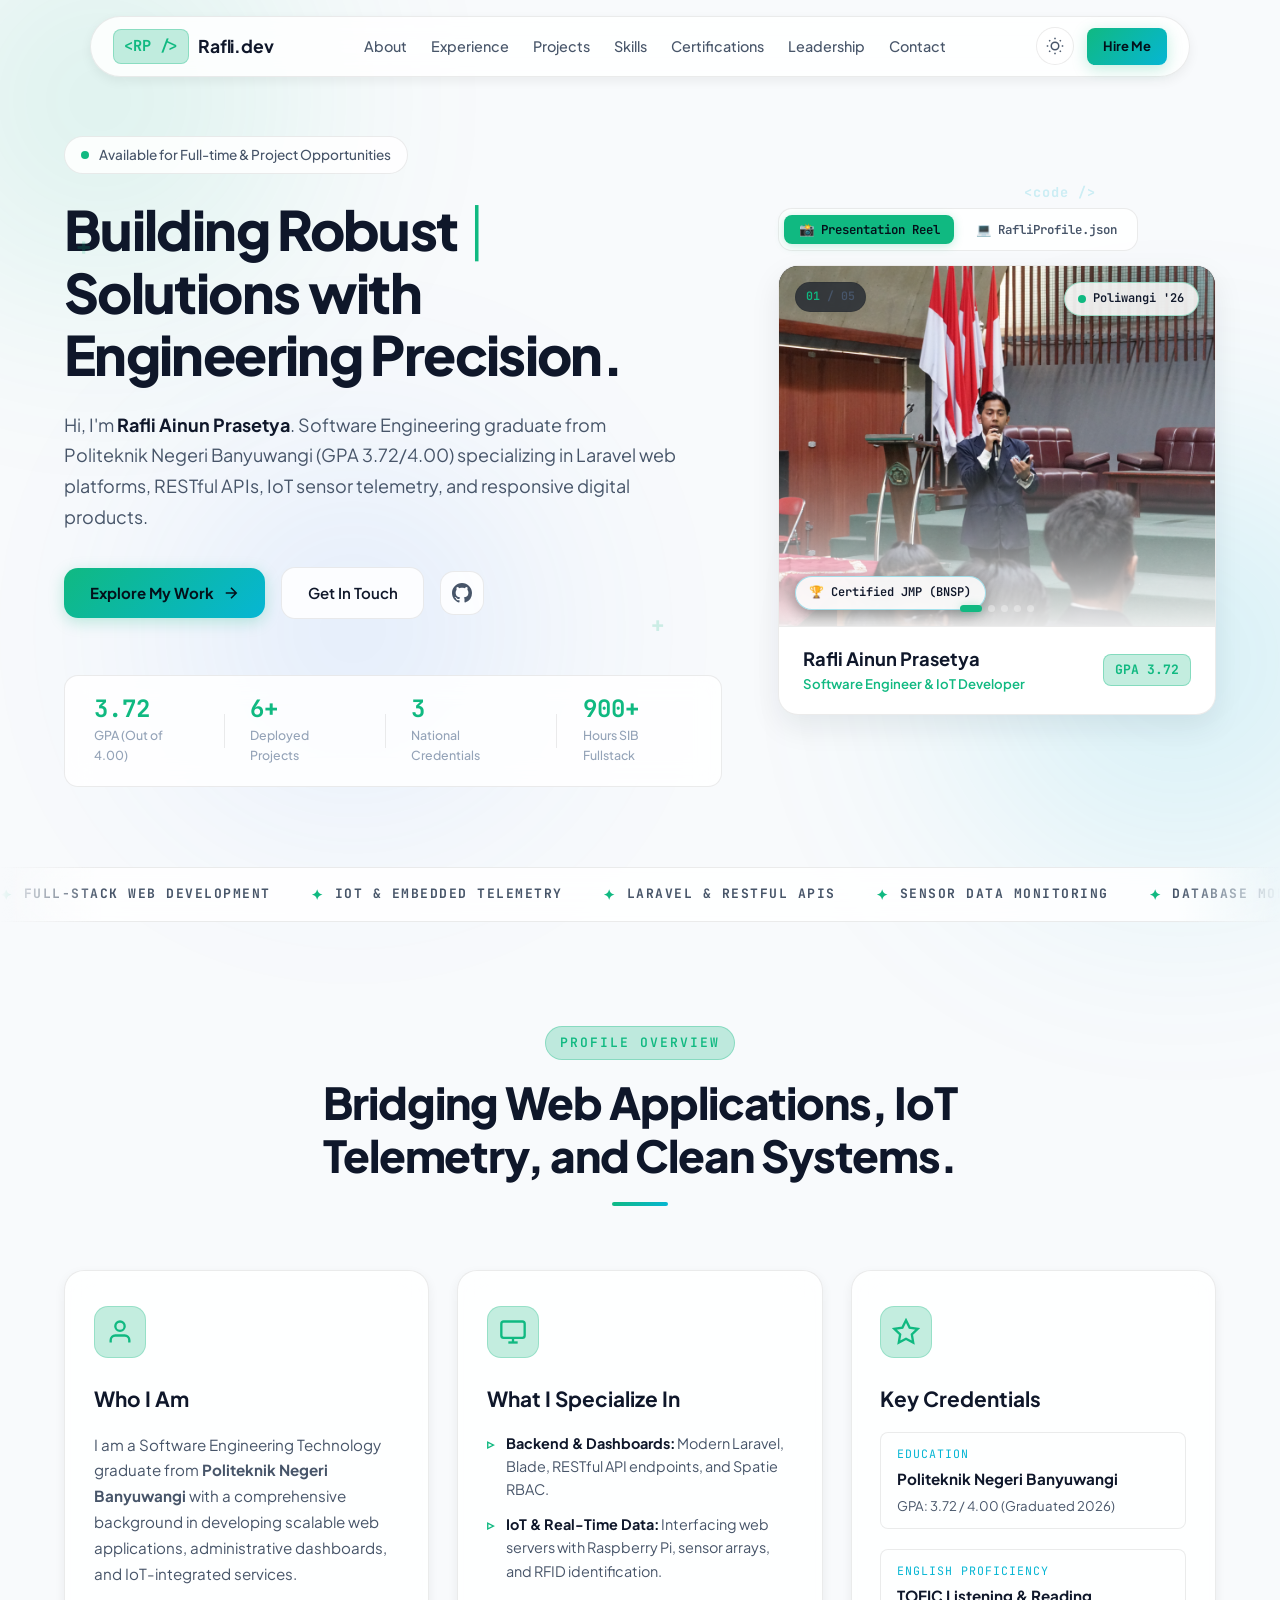
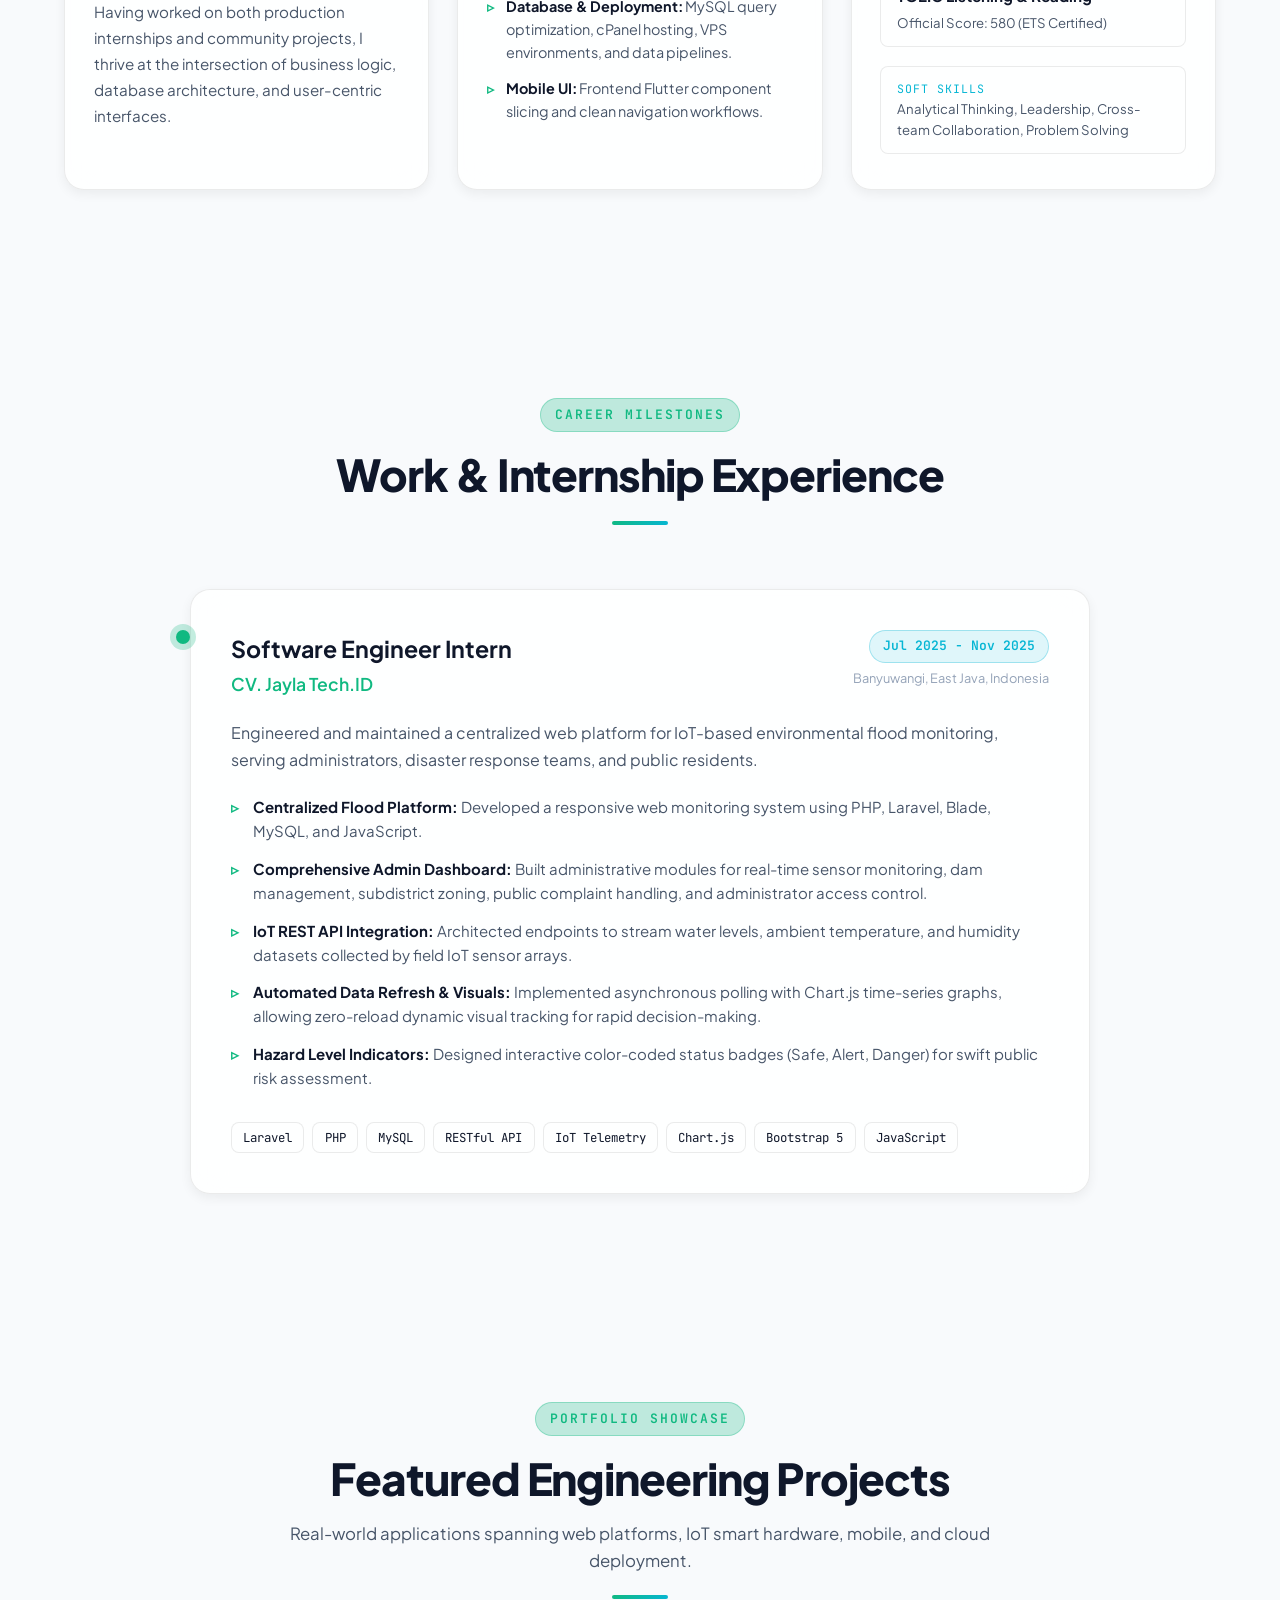
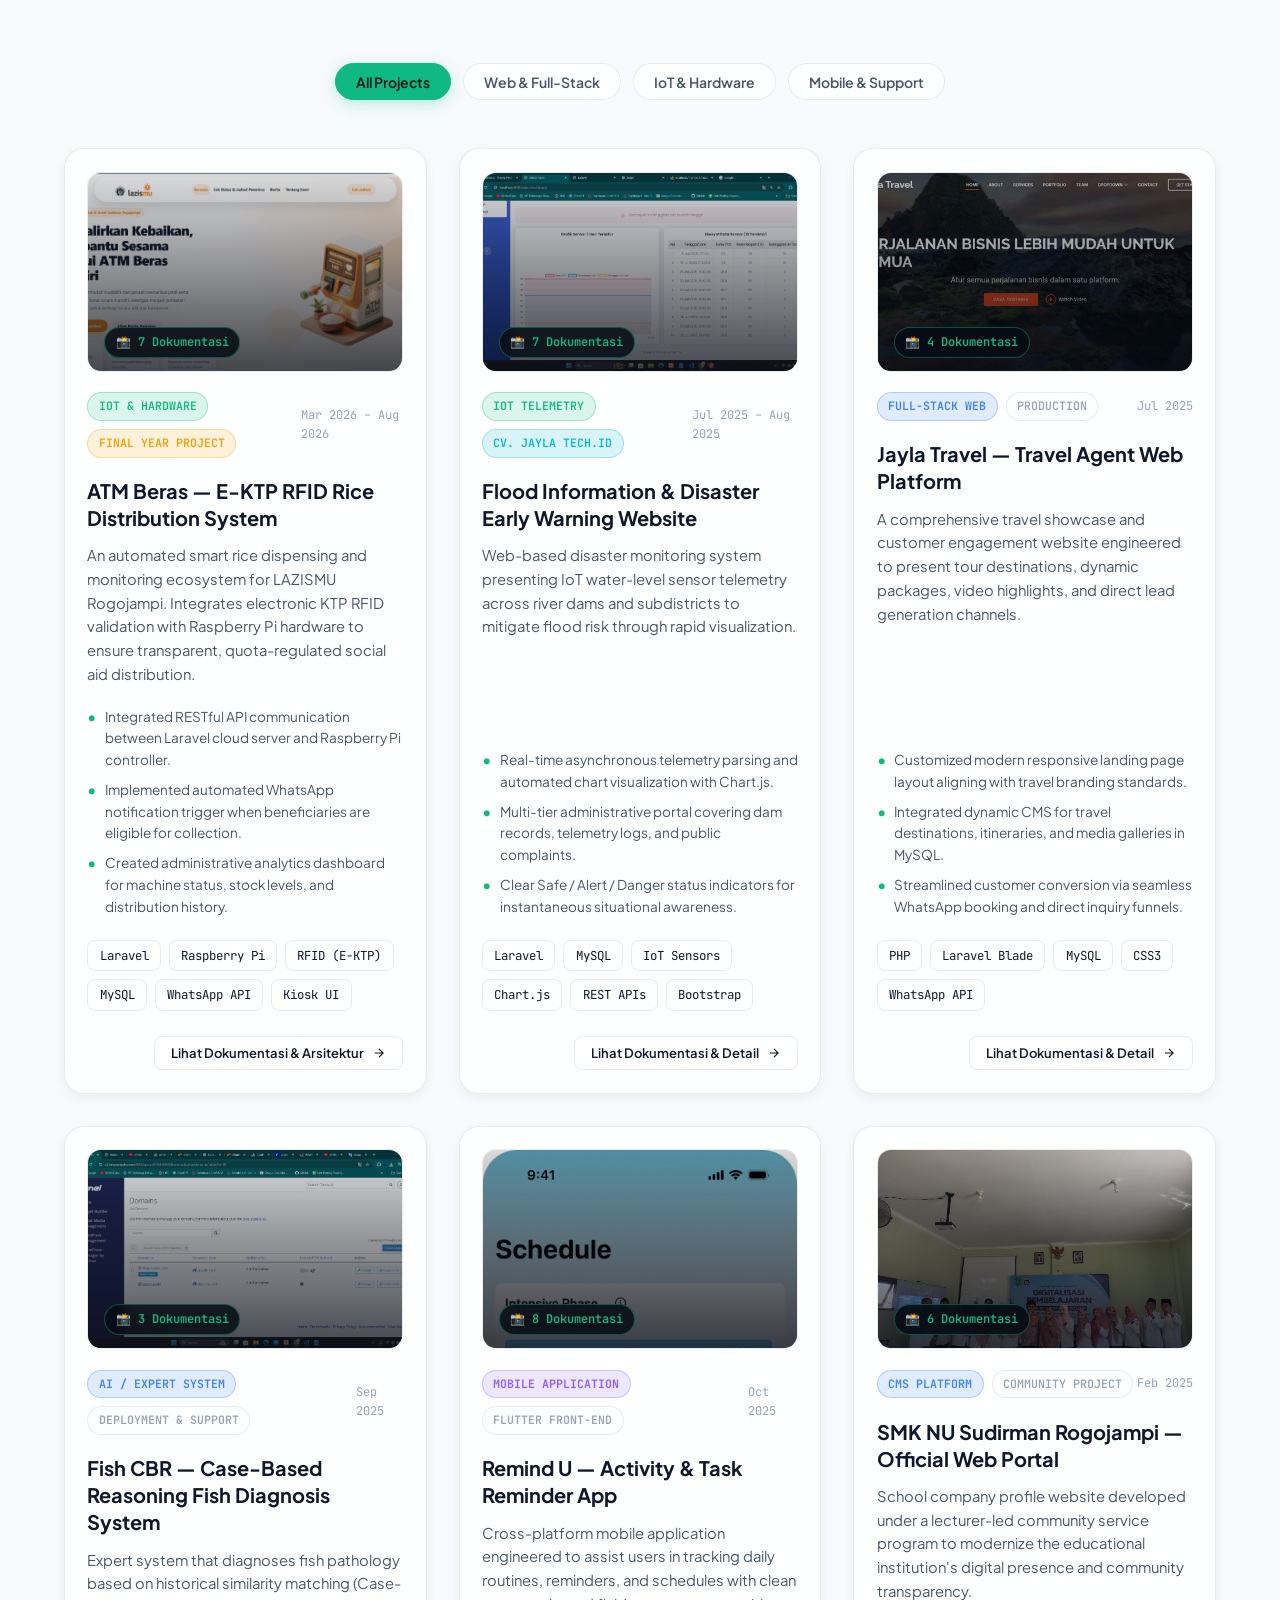
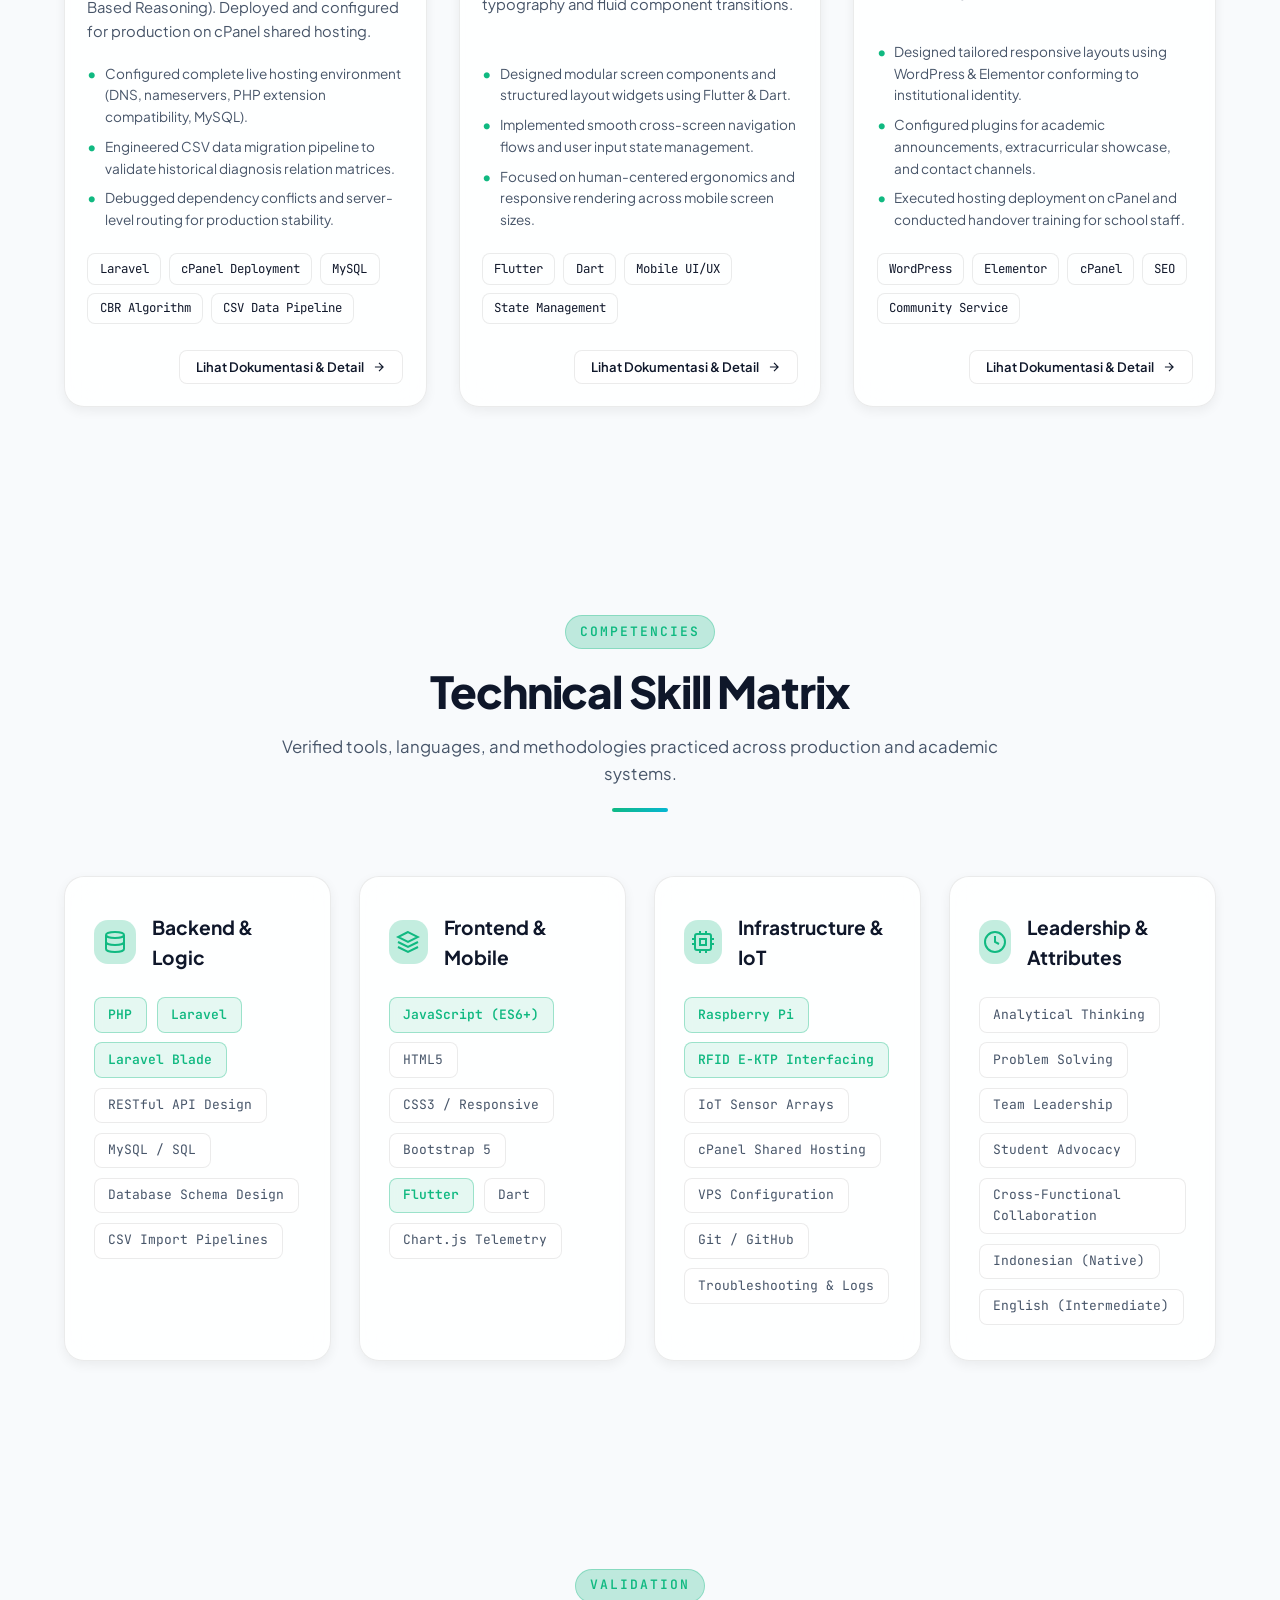
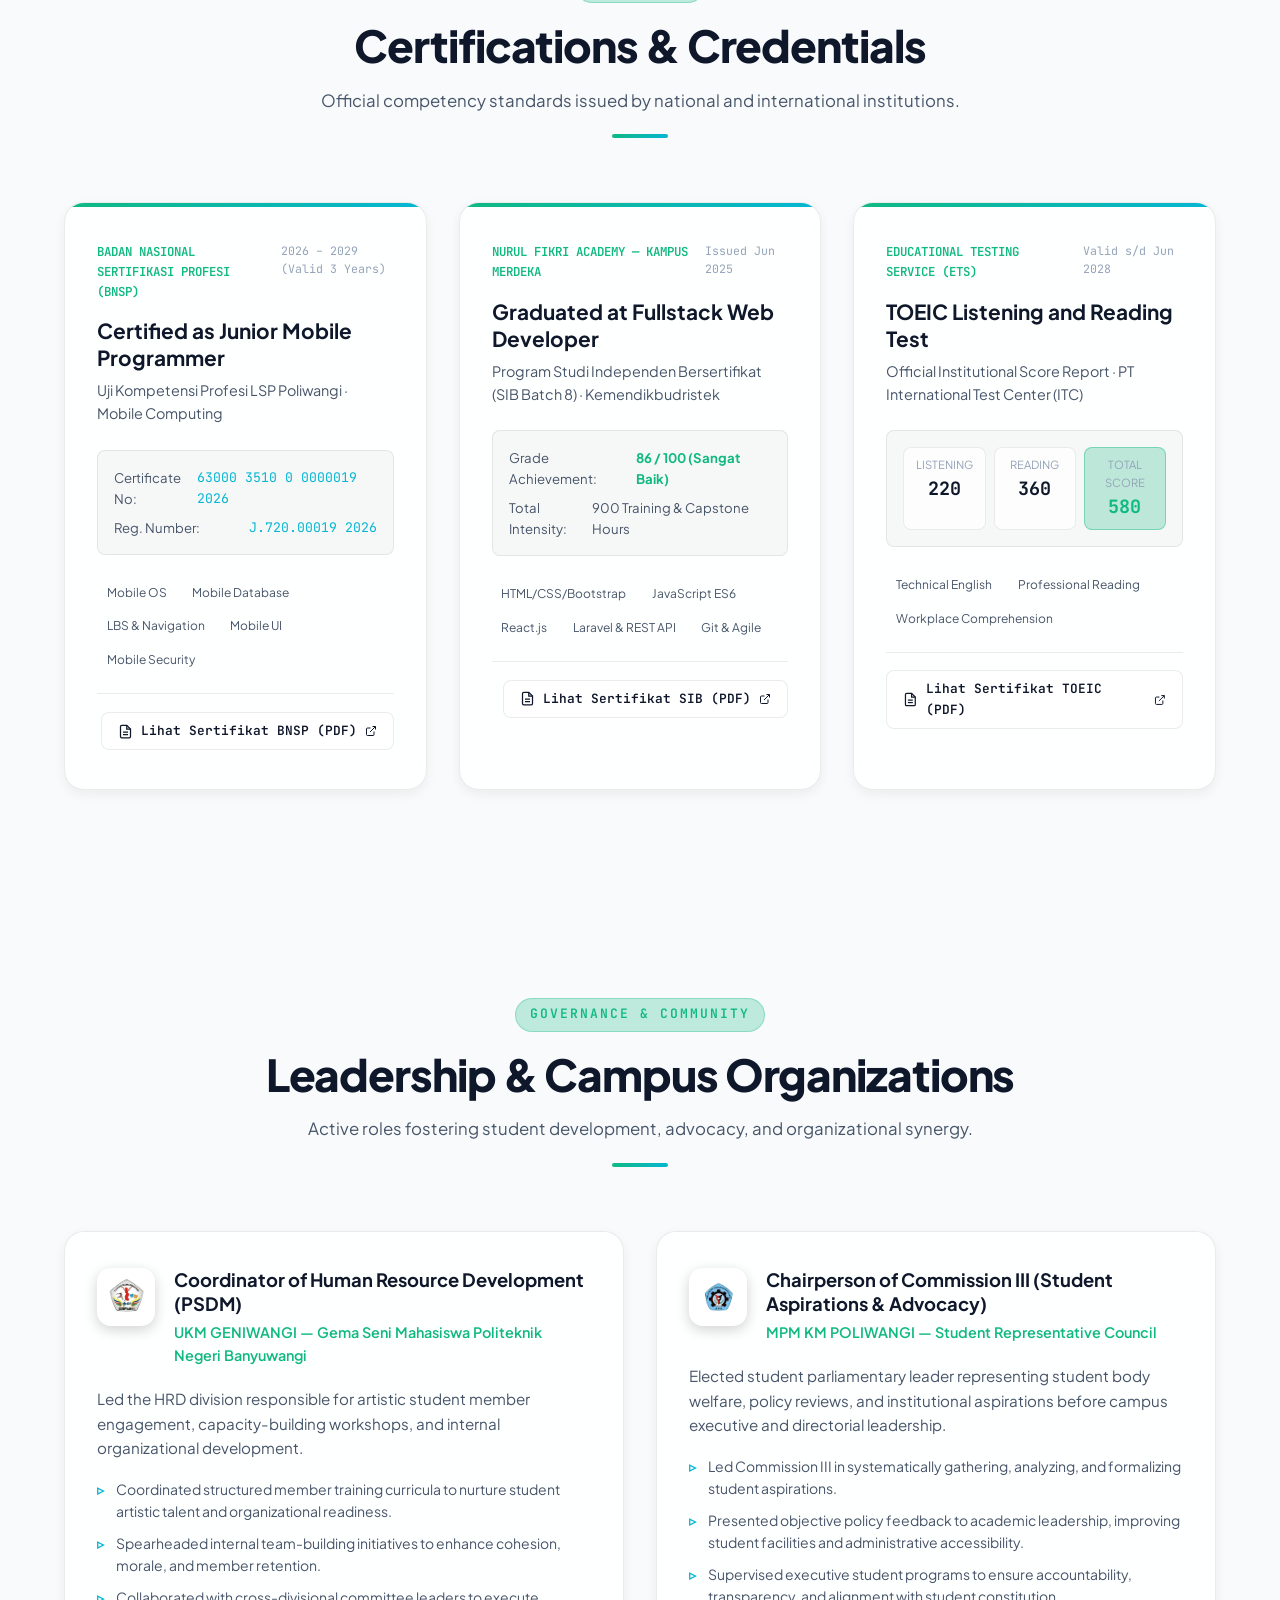
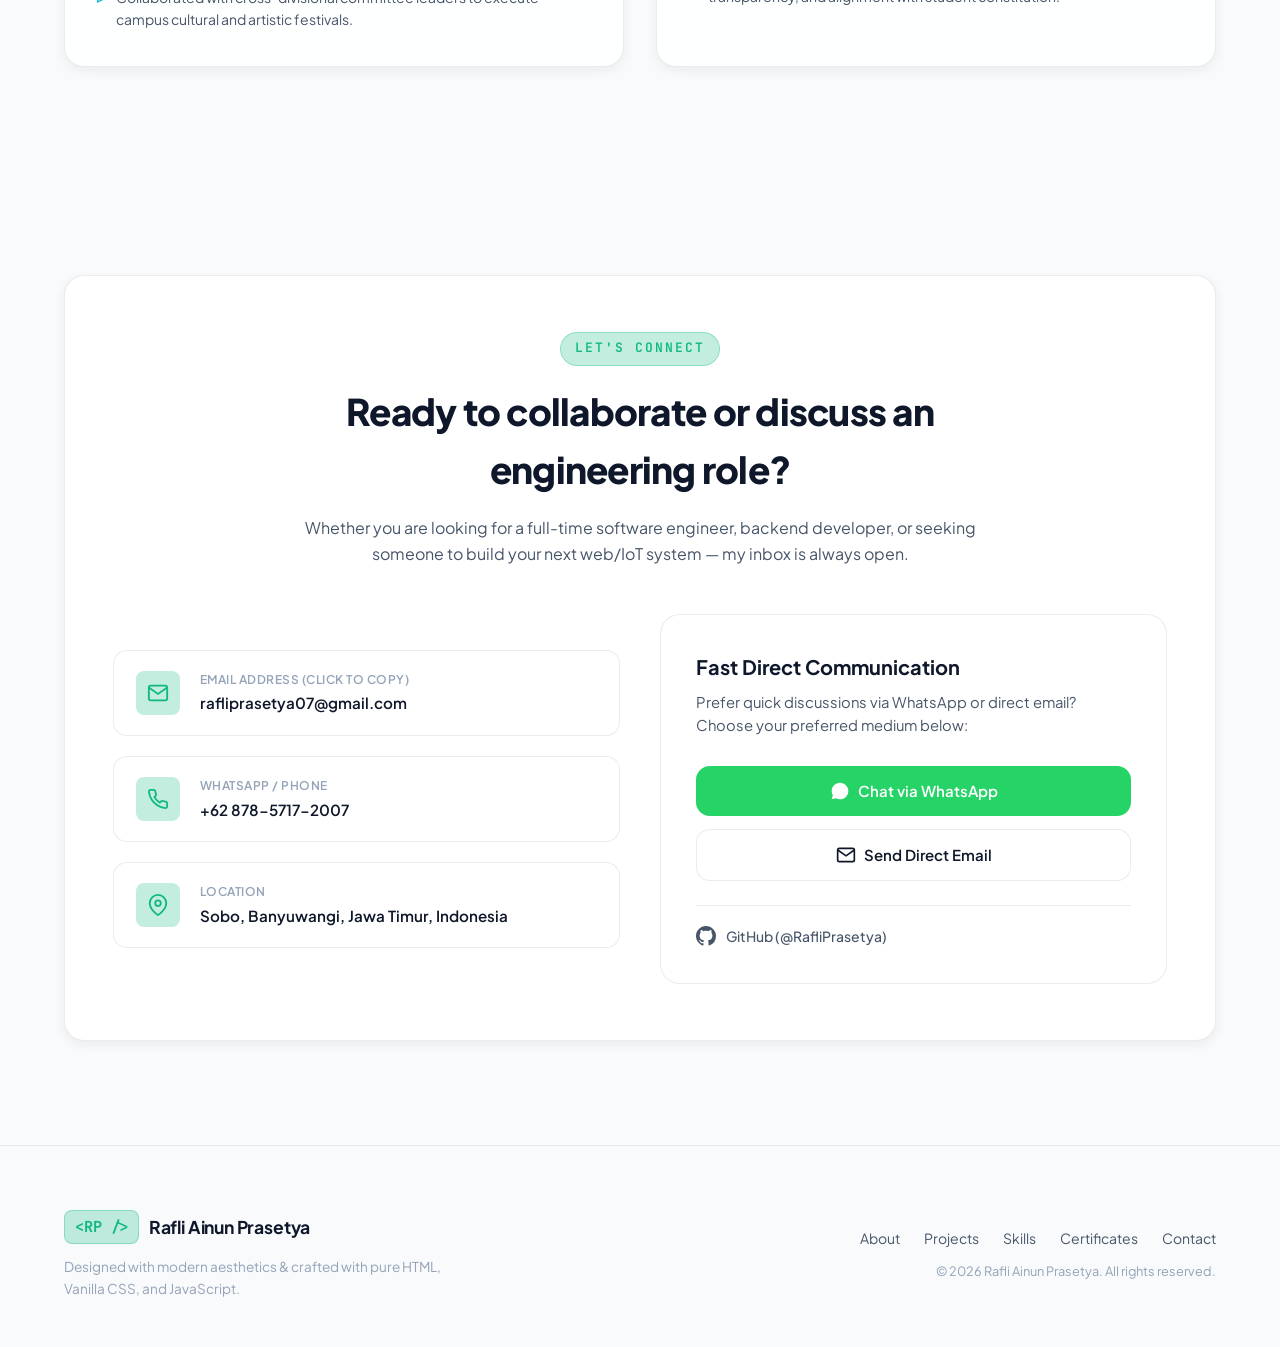
==== commit 55d71a0e: "feat: pasang favicon" ====
--- a/index.html
+++ b/index.html
@@ -1,15 +1,27 @@
 <!DOCTYPE html>
 <html lang="en" data-theme="dark">
+
 <head>
   <meta charset="UTF-8">
   <meta name="viewport" content="width=device-width, initial-scale=1.0">
   <title>Rafli Ainun Prasetya | Software Engineer & Full-Stack Developer</title>
-  <meta name="description" content="Portfolio of Rafli Ainun Prasetya — Software Engineering graduate from Politeknik Negeri Banyuwangi specializing in Laravel, RESTful APIs, IoT integrations, and Flutter.">
+  <meta name="description"
+    content="Portfolio of Rafli Ainun Prasetya — Software Engineering graduate from Politeknik Negeri Banyuwangi specializing in Laravel, RESTful APIs, IoT integrations, and Flutter.">
   <link rel="preconnect" href="https://fonts.googleapis.com">
   <link rel="preconnect" href="https://fonts.gstatic.com" crossorigin>
-  <link href="https://fonts.googleapis.com/css2?family=JetBrains+Mono:wght@400;500;600;700&family=Plus+Jakarta+Sans:wght@300;400;500;600;700;800&display=swap" rel="stylesheet">
+  <link
+    href="https://fonts.googleapis.com/css2?family=JetBrains+Mono:wght@400;500;600;700&family=Plus+Jakarta+Sans:wght@300;400;500;600;700;800&display=swap"
+    rel="stylesheet">
   <link rel="stylesheet" href="style.css">
+  <!-- Favicon & App Icons (Opsi 3) -->
+  <link rel="icon" type="image/svg+xml" href="Asset/favicon/opsi-3/favicon.svg">
+  <link rel="icon" type="image/png" sizes="32x32" href="Asset/favicon/opsi-3/favicon-32x32.png">
+  <link rel="icon" type="image/png" sizes="16x16" href="Asset/favicon/opsi-3/favicon-16x16.png">
+  <link rel="apple-touch-icon" sizes="180x180" href="Asset/favicon/opsi-3/apple-touch-icon.png">
+  <link rel="manifest" href="Asset/favicon/opsi-3/site.webmanifest">
+  <meta name="theme-color" content="#070B14">
 </head>
+
 <body>
 
   <!-- Ambient Glow Backgrounds -->
@@ -40,7 +52,9 @@
         <button class="theme-toggle-btn" id="themeToggle" aria-label="Toggle theme">
           <svg class="sun-icon" viewBox="0 0 24 24" fill="none" stroke="currentColor" stroke-width="2">
             <circle cx="12" cy="12" r="5"></circle>
-            <path d="M12 1v2M12 21v2M4.22 4.22l1.42 1.42M18.36 18.36l1.42 1.42M1 12h2M21 12h2M4.22 19.78l1.42-1.42M18.36 5.64l1.42-1.42"></path>
+            <path
+              d="M12 1v2M12 21v2M4.22 4.22l1.42 1.42M18.36 18.36l1.42 1.42M1 12h2M21 12h2M4.22 19.78l1.42-1.42M18.36 5.64l1.42-1.42">
+            </path>
           </svg>
           <svg class="moon-icon" viewBox="0 0 24 24" fill="none" stroke="currentColor" stroke-width="2">
             <path d="M21 12.79A9 9 0 1 1 11.21 3 7 7 0 0 0 21 12.79z"></path>
@@ -63,7 +77,7 @@
     <!-- HERO SECTION -->
     <section class="hero-section" id="hero">
       <div class="container hero-container">
-        
+
         <!-- Subtle Floating Tech Accents -->
         <div class="floating-accent accent-plus-1" aria-hidden="true">+</div>
         <div class="floating-accent accent-plus-2" aria-hidden="true">+</div>
@@ -77,24 +91,31 @@
           </div>
 
           <h1 class="hero-title animate-fade-in-up delay-1">
-            Building Robust <span class="gradient-text dynamic-role-text" id="dynamicRole">Web & IoT</span><span class="typing-cursor" aria-hidden="true">|</span> Solutions with Engineering Precision.
+            Building Robust <span class="gradient-text dynamic-role-text" id="dynamicRole">Web & IoT</span><span
+              class="typing-cursor" aria-hidden="true">|</span> Solutions with Engineering Precision.
           </h1>
 
           <p class="hero-subtitle animate-fade-in-up delay-2">
-            Hi, I'm <strong>Rafli Ainun Prasetya</strong>. Software Engineering graduate from Politeknik Negeri Banyuwangi (GPA 3.72/4.00) specializing in Laravel web platforms, RESTful APIs, IoT sensor telemetry, and responsive digital products.
+            Hi, I'm <strong>Rafli Ainun Prasetya</strong>. Software Engineering graduate from Politeknik Negeri
+            Banyuwangi (GPA 3.72/4.00) specializing in Laravel web platforms, RESTful APIs, IoT sensor telemetry, and
+            responsive digital products.
           </p>
 
           <div class="hero-cta-group animate-fade-in-up delay-3">
             <a href="#projects" class="btn btn-primary">
               <span>Explore My Work</span>
-              <svg width="18" height="18" viewBox="0 0 24 24" fill="none" stroke="currentColor" stroke-width="2"><path d="M5 12h14M12 5l7 7-7 7"/></svg>
+              <svg width="18" height="18" viewBox="0 0 24 24" fill="none" stroke="currentColor" stroke-width="2">
+                <path d="M5 12h14M12 5l7 7-7 7" />
+              </svg>
             </a>
             <a href="#contact" class="btn btn-outline">
               <span>Get In Touch</span>
             </a>
-            <a href="https://github.com/RafliPrasetya" target="_blank" rel="noopener" class="btn-icon" aria-label="GitHub Profile">
+            <a href="https://github.com/RafliPrasetya" target="_blank" rel="noopener" class="btn-icon"
+              aria-label="GitHub Profile">
               <svg width="20" height="20" viewBox="0 0 24 24" fill="currentColor">
-                <path d="M12 0C5.37 0 0 5.37 0 12c0 5.31 3.435 9.795 8.205 11.385.6.105.825-.255.825-.57 0-.285-.015-1.23-.015-2.235-3.015.555-3.795-.735-4.035-1.41-.135-.345-.72-1.41-1.23-1.695-.42-.225-1.02-.78-.015-.795.945-.015 1.62.87 1.845 1.23 1.08 1.815 2.805 1.305 3.495.99.105-.78.42-1.305.765-1.605-2.67-.3-5.46-1.335-5.46-5.925 0-1.305.465-2.385 1.23-3.225-.12-.3-.54-1.53.12-3.18 0 0 1.005-.315 3.3 1.23.96-.27 1.98-.405 3-.405s2.04.135 3 .405c2.295-1.56 3.3-1.23 3.3-1.23.66 1.65.24 2.88.12 3.18.765.84 1.23 1.905 1.23 3.225 0 4.605-2.805 5.625-5.475 5.925.435.375.81 1.095.81 2.22 0 1.605-.015 2.895-.015 3.3 0 .315.225.69.825.57A12.02 12.02 0 0024 12c0-6.63-5.37-12-12-12z"/>
+                <path
+                  d="M12 0C5.37 0 0 5.37 0 12c0 5.31 3.435 9.795 8.205 11.385.6.105.825-.255.825-.57 0-.285-.015-1.23-.015-2.235-3.015.555-3.795-.735-4.035-1.41-.135-.345-.72-1.41-1.23-1.695-.42-.225-1.02-.78-.015-.795.945-.015 1.62.87 1.845 1.23 1.08 1.815 2.805 1.305 3.495.99.105-.78.42-1.305.765-1.605-2.67-.3-5.46-1.335-5.46-5.925 0-1.305.465-2.385 1.23-3.225-.12-.3-.54-1.53.12-3.18 0 0 1.005-.315 3.3 1.23.96-.27 1.98-.405 3-.405s2.04.135 3 .405c2.295-1.56 3.3-1.23 3.3-1.23.66 1.65.24 2.88.12 3.18.765.84 1.23 1.905 1.23 3.225 0 4.605-2.805 5.625-5.475 5.925.435.375.81 1.095.81 2.22 0 1.605-.015 2.895-.015 3.3 0 .315.225.69.825.57A12.02 12.02 0 0024 12c0-6.63-5.37-12-12-12z" />
               </svg>
             </a>
           </div>
@@ -138,7 +159,7 @@
           <div class="visual-view-panel" id="photoView">
             <div class="profile-hero-card glass-card">
               <div class="profile-photo-wrapper" id="photoSlideshow">
-                
+
                 <!-- Slideshow Track with 5 Photos -->
                 <div class="slideshow-track">
                   <div class="slide-item active" data-index="0">
@@ -151,10 +172,12 @@
                     <img src="Asset/DSC00452.JPG" alt="Rafli Ainun Prasetya - Student Advocacy" class="profile-photo" />
                   </div>
                   <div class="slide-item" data-index="3">
-                    <img src="Asset/DSC00453.JPG" alt="Rafli Ainun Prasetya - Organization Leadership" class="profile-photo" />
+                    <img src="Asset/DSC00453.JPG" alt="Rafli Ainun Prasetya - Organization Leadership"
+                      class="profile-photo" />
                   </div>
                   <div class="slide-item" data-index="4">
-                    <img src="Asset/DSC00455.JPG" alt="Rafli Ainun Prasetya - Public Presentation" class="profile-photo" />
+                    <img src="Asset/DSC00455.JPG" alt="Rafli Ainun Prasetya - Public Presentation"
+                      class="profile-photo" />
                   </div>
                 </div>
 
@@ -237,7 +260,8 @@
 <span class="token-keyword">}</span></code></pre>
               </div>
               <div class="code-card-footer">
-                <span class="terminal-status"><span class="ping-circle"></span> System online · All unit tests passed</span>
+                <span class="terminal-status"><span class="ping-circle"></span> System online · All unit tests
+                  passed</span>
               </div>
             </div>
           </div>
@@ -291,10 +315,13 @@
             </div>
             <h3>Who I Am</h3>
             <p>
-              I am a Software Engineering Technology graduate from <strong>Politeknik Negeri Banyuwangi</strong> with a comprehensive background in developing scalable web applications, administrative dashboards, and IoT-integrated services.
+              I am a Software Engineering Technology graduate from <strong>Politeknik Negeri Banyuwangi</strong> with a
+              comprehensive background in developing scalable web applications, administrative dashboards, and
+              IoT-integrated services.
             </p>
             <p>
-              Having worked on both production internships and community projects, I thrive at the intersection of business logic, database architecture, and user-centric interfaces.
+              Having worked on both production internships and community projects, I thrive at the intersection of
+              business logic, database architecture, and user-centric interfaces.
             </p>
           </div>
 
@@ -308,9 +335,12 @@
             </div>
             <h3>What I Specialize In</h3>
             <ul class="specialty-list">
-              <li><strong>Backend & Dashboards:</strong> Modern Laravel, Blade, RESTful API endpoints, and Spatie RBAC.</li>
-              <li><strong>IoT & Real-Time Data:</strong> Interfacing web servers with Raspberry Pi, sensor arrays, and RFID identification.</li>
-              <li><strong>Database & Deployment:</strong> MySQL query optimization, cPanel hosting, VPS environments, and data pipelines.</li>
+              <li><strong>Backend & Dashboards:</strong> Modern Laravel, Blade, RESTful API endpoints, and Spatie RBAC.
+              </li>
+              <li><strong>IoT & Real-Time Data:</strong> Interfacing web servers with Raspberry Pi, sensor arrays, and
+                RFID identification.</li>
+              <li><strong>Database & Deployment:</strong> MySQL query optimization, cPanel hosting, VPS environments,
+                and data pipelines.</li>
               <li><strong>Mobile UI:</strong> Frontend Flutter component slicing and clean navigation workflows.</li>
             </ul>
           </div>
@@ -318,7 +348,8 @@
           <div class="about-card glass-card highlight-card">
             <div class="card-icon">
               <svg width="28" height="28" viewBox="0 0 24 24" fill="none" stroke="currentColor" stroke-width="2">
-                <path d="M12 2l3.09 6.26L22 9.27l-5 4.87 1.18 6.88L12 17.77l-6.18 3.25L7 14.14 2 9.27l6.91-1.01L12 2z"></path>
+                <path d="M12 2l3.09 6.26L22 9.27l-5 4.87 1.18 6.88L12 17.77l-6.18 3.25L7 14.14 2 9.27l6.91-1.01L12 2z">
+                </path>
               </svg>
             </div>
             <h3>Key Credentials</h3>
@@ -368,24 +399,31 @@
             </div>
 
             <p class="timeline-summary">
-              Engineered and maintained a centralized web platform for IoT-based environmental flood monitoring, serving administrators, disaster response teams, and public residents.
+              Engineered and maintained a centralized web platform for IoT-based environmental flood monitoring, serving
+              administrators, disaster response teams, and public residents.
             </p>
 
             <ul class="timeline-duties">
               <li>
-                <strong>Centralized Flood Platform:</strong> Developed a responsive web monitoring system using PHP, Laravel, Blade, MySQL, and JavaScript.
+                <strong>Centralized Flood Platform:</strong> Developed a responsive web monitoring system using PHP,
+                Laravel, Blade, MySQL, and JavaScript.
               </li>
               <li>
-                <strong>Comprehensive Admin Dashboard:</strong> Built administrative modules for real-time sensor monitoring, dam management, subdistrict zoning, public complaint handling, and administrator access control.
+                <strong>Comprehensive Admin Dashboard:</strong> Built administrative modules for real-time sensor
+                monitoring, dam management, subdistrict zoning, public complaint handling, and administrator access
+                control.
               </li>
               <li>
-                <strong>IoT REST API Integration:</strong> Architected endpoints to stream water levels, ambient temperature, and humidity datasets collected by field IoT sensor arrays.
+                <strong>IoT REST API Integration:</strong> Architected endpoints to stream water levels, ambient
+                temperature, and humidity datasets collected by field IoT sensor arrays.
               </li>
               <li>
-                <strong>Automated Data Refresh & Visuals:</strong> Implemented asynchronous polling with Chart.js time-series graphs, allowing zero-reload dynamic visual tracking for rapid decision-making.
+                <strong>Automated Data Refresh & Visuals:</strong> Implemented asynchronous polling with Chart.js
+                time-series graphs, allowing zero-reload dynamic visual tracking for rapid decision-making.
               </li>
               <li>
-                <strong>Hazard Level Indicators:</strong> Designed interactive color-coded status badges (Safe, Alert, Danger) for swift public risk assessment.
+                <strong>Hazard Level Indicators:</strong> Designed interactive color-coded status badges (Safe, Alert,
+                Danger) for swift public risk assessment.
               </li>
             </ul>
 
@@ -410,7 +448,8 @@
         <div class="section-header">
           <span class="section-tag">Portfolio Showcase</span>
           <h2 class="section-title">Featured Engineering Projects</h2>
-          <p class="section-subtitle">Real-world applications spanning web platforms, IoT smart hardware, mobile, and cloud deployment.</p>
+          <p class="section-subtitle">Real-world applications spanning web platforms, IoT smart hardware, mobile, and
+            cloud deployment.</p>
           <div class="title-underline"></div>
         </div>
 
@@ -427,8 +466,10 @@
 
           <!-- Project 1: ATM Beras -->
           <div class="project-card glass-card" data-category="iot web">
-            <div class="project-thumb-wrapper btn-detail" data-project="atm-beras" role="button" tabindex="0" aria-label="Buka Dokumentasi ATM Beras">
-              <img src="Asset/projek/atm%20beras/Screenshot%202026-07-15%20235116.png" alt="ATM Beras LAZISMU Preview" class="project-thumb-img" loading="lazy">
+            <div class="project-thumb-wrapper btn-detail" data-project="atm-beras" role="button" tabindex="0"
+              aria-label="Buka Dokumentasi ATM Beras">
+              <img src="Asset/projek/atm%20beras/Screenshot%202026-07-15%20235116.png" alt="ATM Beras LAZISMU Preview"
+                class="project-thumb-img" loading="lazy">
               <div class="project-thumb-overlay">
                 <span class="project-doc-badge">📸 7 Dokumentasi</span>
                 <span class="project-zoom-hint">🔍 Lihat Galeri</span>
@@ -445,13 +486,17 @@
 
             <h3 class="project-title">ATM Beras — E-KTP RFID Rice Distribution System</h3>
             <p class="project-desc">
-              An automated smart rice dispensing and monitoring ecosystem for LAZISMU Rogojampi. Integrates electronic KTP RFID validation with Raspberry Pi hardware to ensure transparent, quota-regulated social aid distribution.
+              An automated smart rice dispensing and monitoring ecosystem for LAZISMU Rogojampi. Integrates electronic
+              KTP RFID validation with Raspberry Pi hardware to ensure transparent, quota-regulated social aid
+              distribution.
             </p>
 
             <ul class="project-highlights">
               <li>Integrated RESTful API communication between Laravel cloud server and Raspberry Pi controller.</li>
-              <li>Implemented automated WhatsApp notification trigger when beneficiaries are eligible for collection.</li>
-              <li>Created administrative analytics dashboard for machine status, stock levels, and distribution history.</li>
+              <li>Implemented automated WhatsApp notification trigger when beneficiaries are eligible for collection.
+              </li>
+              <li>Created administrative analytics dashboard for machine status, stock levels, and distribution history.
+              </li>
             </ul>
 
             <div class="tech-tags-list">
@@ -466,15 +511,19 @@
             <div class="project-card-actions">
               <button class="btn btn-sm btn-outline btn-detail" data-project="atm-beras">
                 <span>Lihat Dokumentasi & Arsitektur</span>
-                <svg width="14" height="14" viewBox="0 0 24 24" fill="none" stroke="currentColor" stroke-width="2"><path d="M5 12h14M12 5l7 7-7 7"/></svg>
+                <svg width="14" height="14" viewBox="0 0 24 24" fill="none" stroke="currentColor" stroke-width="2">
+                  <path d="M5 12h14M12 5l7 7-7 7" />
+                </svg>
               </button>
             </div>
           </div>
 
           <!-- Project 2: Flood Information Website -->
           <div class="project-card glass-card" data-category="iot web">
-            <div class="project-thumb-wrapper btn-detail" data-project="flood-monitoring" role="button" tabindex="0" aria-label="Buka Dokumentasi Flood Monitoring">
-              <img src="Asset/projek/banjir/Screenshot%202025-08-02%20130501.png" alt="Flood Information Early Warning Dashboard" class="project-thumb-img" loading="lazy">
+            <div class="project-thumb-wrapper btn-detail" data-project="flood-monitoring" role="button" tabindex="0"
+              aria-label="Buka Dokumentasi Flood Monitoring">
+              <img src="Asset/projek/banjir/Screenshot%202025-08-02%20130501.png"
+                alt="Flood Information Early Warning Dashboard" class="project-thumb-img" loading="lazy">
               <div class="project-thumb-overlay">
                 <span class="project-doc-badge">📸 7 Dokumentasi</span>
                 <span class="project-zoom-hint">🔍 Lihat Galeri</span>
@@ -491,7 +540,8 @@
 
             <h3 class="project-title">Flood Information & Disaster Early Warning Website</h3>
             <p class="project-desc">
-              Web-based disaster monitoring system presenting IoT water-level sensor telemetry across river dams and subdistricts to mitigate flood risk through rapid visualization.
+              Web-based disaster monitoring system presenting IoT water-level sensor telemetry across river dams and
+              subdistricts to mitigate flood risk through rapid visualization.
             </p>
 
             <ul class="project-highlights">
@@ -512,15 +562,19 @@
             <div class="project-card-actions">
               <button class="btn btn-sm btn-outline btn-detail" data-project="flood-monitoring">
                 <span>Lihat Dokumentasi & Detail</span>
-                <svg width="14" height="14" viewBox="0 0 24 24" fill="none" stroke="currentColor" stroke-width="2"><path d="M5 12h14M12 5l7 7-7 7"/></svg>
+                <svg width="14" height="14" viewBox="0 0 24 24" fill="none" stroke="currentColor" stroke-width="2">
+                  <path d="M5 12h14M12 5l7 7-7 7" />
+                </svg>
               </button>
             </div>
           </div>
 
           <!-- Project 3: Jayla Travel -->
           <div class="project-card glass-card" data-category="web">
-            <div class="project-thumb-wrapper btn-detail" data-project="jayla-travel" role="button" tabindex="0" aria-label="Buka Dokumentasi Jayla Travel">
-              <img src="Asset/projek/travel/Screenshot%202026-10-23%20222326.png" alt="Jayla Travel Agency Web Platform" class="project-thumb-img" loading="lazy">
+            <div class="project-thumb-wrapper btn-detail" data-project="jayla-travel" role="button" tabindex="0"
+              aria-label="Buka Dokumentasi Jayla Travel">
+              <img src="Asset/projek/travel/Screenshot%202026-10-23%20222326.png" alt="Jayla Travel Agency Web Platform"
+                class="project-thumb-img" loading="lazy">
               <div class="project-thumb-overlay">
                 <span class="project-doc-badge">📸 4 Dokumentasi</span>
                 <span class="project-zoom-hint">🔍 Lihat Galeri</span>
@@ -537,7 +591,8 @@
 
             <h3 class="project-title">Jayla Travel — Travel Agent Web Platform</h3>
             <p class="project-desc">
-              A comprehensive travel showcase and customer engagement website engineered to present tour destinations, dynamic packages, video highlights, and direct lead generation channels.
+              A comprehensive travel showcase and customer engagement website engineered to present tour destinations,
+              dynamic packages, video highlights, and direct lead generation channels.
             </p>
 
             <ul class="project-highlights">
@@ -557,15 +612,19 @@
             <div class="project-card-actions">
               <button class="btn btn-sm btn-outline btn-detail" data-project="jayla-travel">
                 <span>Lihat Dokumentasi & Detail</span>
-                <svg width="14" height="14" viewBox="0 0 24 24" fill="none" stroke="currentColor" stroke-width="2"><path d="M5 12h14M12 5l7 7-7 7"/></svg>
+                <svg width="14" height="14" viewBox="0 0 24 24" fill="none" stroke="currentColor" stroke-width="2">
+                  <path d="M5 12h14M12 5l7 7-7 7" />
+                </svg>
               </button>
             </div>
           </div>
 
           <!-- Project 4: Fish CBR -->
           <div class="project-card glass-card" data-category="web">
-            <div class="project-thumb-wrapper btn-detail" data-project="fish-cbr" role="button" tabindex="0" aria-label="Buka Dokumentasi Fish CBR">
-              <img src="Asset/projek/fish%20cbr/Screenshot%202025-10-01%20150720.png" alt="Fish CBR cPanel Production Deployment" class="project-thumb-img" loading="lazy">
+            <div class="project-thumb-wrapper btn-detail" data-project="fish-cbr" role="button" tabindex="0"
+              aria-label="Buka Dokumentasi Fish CBR">
+              <img src="Asset/projek/fish%20cbr/Screenshot%202025-10-01%20150720.png"
+                alt="Fish CBR cPanel Production Deployment" class="project-thumb-img" loading="lazy">
               <div class="project-thumb-overlay">
                 <span class="project-doc-badge">📸 3 Dokumentasi</span>
                 <span class="project-zoom-hint">🔍 Lihat Galeri</span>
@@ -582,11 +641,13 @@
 
             <h3 class="project-title">Fish CBR — Case-Based Reasoning Fish Diagnosis System</h3>
             <p class="project-desc">
-              Expert system that diagnoses fish pathology based on historical similarity matching (Case-Based Reasoning). Deployed and configured for production on cPanel shared hosting.
+              Expert system that diagnoses fish pathology based on historical similarity matching (Case-Based
+              Reasoning). Deployed and configured for production on cPanel shared hosting.
             </p>
 
             <ul class="project-highlights">
-              <li>Configured complete live hosting environment (DNS, nameservers, PHP extension compatibility, MySQL).</li>
+              <li>Configured complete live hosting environment (DNS, nameservers, PHP extension compatibility, MySQL).
+              </li>
               <li>Engineered CSV data migration pipeline to validate historical diagnosis relation matrices.</li>
               <li>Debugged dependency conflicts and server-level routing for production stability.</li>
             </ul>
@@ -602,15 +663,19 @@
             <div class="project-card-actions">
               <button class="btn btn-sm btn-outline btn-detail" data-project="fish-cbr">
                 <span>Lihat Dokumentasi & Detail</span>
-                <svg width="14" height="14" viewBox="0 0 24 24" fill="none" stroke="currentColor" stroke-width="2"><path d="M5 12h14M12 5l7 7-7 7"/></svg>
+                <svg width="14" height="14" viewBox="0 0 24 24" fill="none" stroke="currentColor" stroke-width="2">
+                  <path d="M5 12h14M12 5l7 7-7 7" />
+                </svg>
               </button>
             </div>
           </div>
 
           <!-- Project 5: Remind U -->
           <div class="project-card glass-card" data-category="mobile">
-            <div class="project-thumb-wrapper btn-detail" data-project="remind-u" role="button" tabindex="0" aria-label="Buka Dokumentasi Remind U">
-              <img src="Asset/projek/remind%20u/SCHEDULE-PHASE%202.png" alt="Remind U Mobile Application Tracker" class="project-thumb-img" loading="lazy">
+            <div class="project-thumb-wrapper btn-detail" data-project="remind-u" role="button" tabindex="0"
+              aria-label="Buka Dokumentasi Remind U">
+              <img src="Asset/projek/remind%20u/SCHEDULE-PHASE%202.png" alt="Remind U Mobile Application Tracker"
+                class="project-thumb-img" loading="lazy">
               <div class="project-thumb-overlay">
                 <span class="project-doc-badge">📸 8 Dokumentasi</span>
                 <span class="project-zoom-hint">🔍 Lihat Galeri</span>
@@ -627,7 +692,8 @@
 
             <h3 class="project-title">Remind U — Activity & Task Reminder App</h3>
             <p class="project-desc">
-              Cross-platform mobile application engineered to assist users in tracking daily routines, reminders, and schedules with clean typography and fluid component transitions.
+              Cross-platform mobile application engineered to assist users in tracking daily routines, reminders, and
+              schedules with clean typography and fluid component transitions.
             </p>
 
             <ul class="project-highlights">
@@ -646,15 +712,19 @@
             <div class="project-card-actions">
               <button class="btn btn-sm btn-outline btn-detail" data-project="remind-u">
                 <span>Lihat Dokumentasi & Detail</span>
-                <svg width="14" height="14" viewBox="0 0 24 24" fill="none" stroke="currentColor" stroke-width="2"><path d="M5 12h14M12 5l7 7-7 7"/></svg>
+                <svg width="14" height="14" viewBox="0 0 24 24" fill="none" stroke="currentColor" stroke-width="2">
+                  <path d="M5 12h14M12 5l7 7-7 7" />
+                </svg>
               </button>
             </div>
           </div>
 
           <!-- Project 6: SMK NU Sudirman Rogojampi -->
           <div class="project-card glass-card" data-category="web mobile">
-            <div class="project-thumb-wrapper btn-detail" data-project="smk-sudirman" role="button" tabindex="0" aria-label="Buka Dokumentasi SMK NU Sudirman">
-              <img src="Asset/projek/smk%20nu%20sudirman/1722841695440.jpg" alt="Dokumentasi Pelatihan SMK NU Sudirman" class="project-thumb-img" loading="lazy">
+            <div class="project-thumb-wrapper btn-detail" data-project="smk-sudirman" role="button" tabindex="0"
+              aria-label="Buka Dokumentasi SMK NU Sudirman">
+              <img src="Asset/projek/smk%20nu%20sudirman/1722841695440.jpg" alt="Dokumentasi Pelatihan SMK NU Sudirman"
+                class="project-thumb-img" loading="lazy">
               <div class="project-thumb-overlay">
                 <span class="project-doc-badge">📸 6 Dokumentasi</span>
                 <span class="project-zoom-hint">🔍 Lihat Galeri</span>
@@ -671,11 +741,13 @@
 
             <h3 class="project-title">SMK NU Sudirman Rogojampi — Official Web Portal</h3>
             <p class="project-desc">
-              School company profile website developed under a lecturer-led community service program to modernize the educational institution's digital presence and community transparency.
+              School company profile website developed under a lecturer-led community service program to modernize the
+              educational institution's digital presence and community transparency.
             </p>
 
             <ul class="project-highlights">
-              <li>Designed tailored responsive layouts using WordPress & Elementor conforming to institutional identity.</li>
+              <li>Designed tailored responsive layouts using WordPress & Elementor conforming to institutional identity.
+              </li>
               <li>Configured plugins for academic announcements, extracurricular showcase, and contact channels.</li>
               <li>Executed hosting deployment on cPanel and conducted handover training for school staff.</li>
             </ul>
@@ -691,7 +763,9 @@
             <div class="project-card-actions">
               <button class="btn btn-sm btn-outline btn-detail" data-project="smk-sudirman">
                 <span>Lihat Dokumentasi & Detail</span>
-                <svg width="14" height="14" viewBox="0 0 24 24" fill="none" stroke="currentColor" stroke-width="2"><path d="M5 12h14M12 5l7 7-7 7"/></svg>
+                <svg width="14" height="14" viewBox="0 0 24 24" fill="none" stroke="currentColor" stroke-width="2">
+                  <path d="M5 12h14M12 5l7 7-7 7" />
+                </svg>
               </button>
             </div>
           </div>
@@ -706,7 +780,8 @@
         <div class="section-header">
           <span class="section-tag">Competencies</span>
           <h2 class="section-title">Technical Skill Matrix</h2>
-          <p class="section-subtitle">Verified tools, languages, and methodologies practiced across production and academic systems.</p>
+          <p class="section-subtitle">Verified tools, languages, and methodologies practiced across production and
+            academic systems.</p>
           <div class="title-underline"></div>
         </div>
 
@@ -715,7 +790,11 @@
           <div class="skill-category-card glass-card">
             <div class="skill-cat-header">
               <div class="skill-icon">
-                <svg width="24" height="24" viewBox="0 0 24 24" fill="none" stroke="currentColor" stroke-width="2"><ellipse cx="12" cy="5" rx="9" ry="3"></ellipse><path d="M21 12c0 1.66-4 3-9 3s-9-1.34-9-3"></path><path d="M3 5v14c0 1.66 4 3 9 3s9-1.34 9-3V5"></path></svg>
+                <svg width="24" height="24" viewBox="0 0 24 24" fill="none" stroke="currentColor" stroke-width="2">
+                  <ellipse cx="12" cy="5" rx="9" ry="3"></ellipse>
+                  <path d="M21 12c0 1.66-4 3-9 3s-9-1.34-9-3"></path>
+                  <path d="M3 5v14c0 1.66 4 3 9 3s9-1.34 9-3V5"></path>
+                </svg>
               </div>
               <h3>Backend & Logic</h3>
             </div>
@@ -734,7 +813,11 @@
           <div class="skill-category-card glass-card">
             <div class="skill-cat-header">
               <div class="skill-icon">
-                <svg width="24" height="24" viewBox="0 0 24 24" fill="none" stroke="currentColor" stroke-width="2"><polygon points="12 2 2 7 12 12 22 7 12 2"></polygon><polyline points="2 17 12 22 22 17"></polyline><polyline points="2 12 12 17 22 12"></polyline></svg>
+                <svg width="24" height="24" viewBox="0 0 24 24" fill="none" stroke="currentColor" stroke-width="2">
+                  <polygon points="12 2 2 7 12 12 22 7 12 2"></polygon>
+                  <polyline points="2 17 12 22 22 17"></polyline>
+                  <polyline points="2 12 12 17 22 12"></polyline>
+                </svg>
               </div>
               <h3>Frontend & Mobile</h3>
             </div>
@@ -753,7 +836,18 @@
           <div class="skill-category-card glass-card">
             <div class="skill-cat-header">
               <div class="skill-icon">
-                <svg width="24" height="24" viewBox="0 0 24 24" fill="none" stroke="currentColor" stroke-width="2"><rect x="4" y="4" width="16" height="16" rx="2" ry="2"></rect><rect x="9" y="9" width="6" height="6"></rect><line x1="9" y1="1" x2="9" y2="4"></line><line x1="15" y1="1" x2="15" y2="4"></line><line x1="9" y1="20" x2="9" y2="23"></line><line x1="15" y1="20" x2="15" y2="23"></line><line x1="20" y1="9" x2="23" y2="9"></line><line x1="20" y1="14" x2="23" y2="14"></line><line x1="1" y1="9" x2="4" y2="9"></line><line x1="1" y1="14" x2="4" y2="14"></line></svg>
+                <svg width="24" height="24" viewBox="0 0 24 24" fill="none" stroke="currentColor" stroke-width="2">
+                  <rect x="4" y="4" width="16" height="16" rx="2" ry="2"></rect>
+                  <rect x="9" y="9" width="6" height="6"></rect>
+                  <line x1="9" y1="1" x2="9" y2="4"></line>
+                  <line x1="15" y1="1" x2="15" y2="4"></line>
+                  <line x1="9" y1="20" x2="9" y2="23"></line>
+                  <line x1="15" y1="20" x2="15" y2="23"></line>
+                  <line x1="20" y1="9" x2="23" y2="9"></line>
+                  <line x1="20" y1="14" x2="23" y2="14"></line>
+                  <line x1="1" y1="9" x2="4" y2="9"></line>
+                  <line x1="1" y1="14" x2="4" y2="14"></line>
+                </svg>
               </div>
               <h3>Infrastructure & IoT</h3>
             </div>
@@ -772,7 +866,10 @@
           <div class="skill-category-card glass-card">
             <div class="skill-cat-header">
               <div class="skill-icon">
-                <svg width="24" height="24" viewBox="0 0 24 24" fill="none" stroke="currentColor" stroke-width="2"><circle cx="12" cy="12" r="10"></circle><path d="M12 6v6l4 2"></path></svg>
+                <svg width="24" height="24" viewBox="0 0 24 24" fill="none" stroke="currentColor" stroke-width="2">
+                  <circle cx="12" cy="12" r="10"></circle>
+                  <path d="M12 6v6l4 2"></path>
+                </svg>
               </div>
               <h3>Leadership & Attributes</h3>
             </div>
@@ -796,7 +893,8 @@
         <div class="section-header">
           <span class="section-tag">Validation</span>
           <h2 class="section-title">Certifications & Credentials</h2>
-          <p class="section-subtitle">Official competency standards issued by national and international institutions.</p>
+          <p class="section-subtitle">Official competency standards issued by national and international institutions.
+          </p>
           <div class="title-underline"></div>
         </div>
 
@@ -830,7 +928,8 @@
               <span class="comp-badge">Mobile Security</span>
             </div>
             <div class="cert-actions">
-              <a href="Asset/Rafli%20Ainun%20Prasetya_JMP.pdf" target="_blank" rel="noopener noreferrer" class="btn-cert">
+              <a href="Asset/Rafli%20Ainun%20Prasetya_JMP.pdf" target="_blank" rel="noopener noreferrer"
+                class="btn-cert">
                 <svg width="15" height="15" viewBox="0 0 24 24" fill="none" stroke="currentColor" stroke-width="2">
                   <path d="M14 2H6a2 2 0 0 0-2 2v16a2 2 0 0 0 2 2h12a2 2 0 0 0 2-2V8z"></path>
                   <polyline points="14 2 14 8 20 8"></polyline>
@@ -838,7 +937,11 @@
                   <line x1="16" y1="17" x2="8" y2="17"></line>
                 </svg>
                 <span>Lihat Sertifikat BNSP (PDF)</span>
-                <svg width="12" height="12" viewBox="0 0 24 24" fill="none" stroke="currentColor" stroke-width="2"><path d="M18 13v6a2 2 0 0 1-2 2H5a2 2 0 0 1-2-2V8a2 2 0 0 1 2-2h6"></path><polyline points="15 3 21 3 21 9"></polyline><line x1="10" y1="14" x2="21" y2="3"></line></svg>
+                <svg width="12" height="12" viewBox="0 0 24 24" fill="none" stroke="currentColor" stroke-width="2">
+                  <path d="M18 13v6a2 2 0 0 1-2 2H5a2 2 0 0 1-2-2V8a2 2 0 0 1 2-2h6"></path>
+                  <polyline points="15 3 21 3 21 9"></polyline>
+                  <line x1="10" y1="14" x2="21" y2="3"></line>
+                </svg>
               </a>
             </div>
           </div>
@@ -872,7 +975,8 @@
               <span class="comp-badge">Git & Agile</span>
             </div>
             <div class="cert-actions">
-              <a href="Asset/Sertifikat%20Rafli%20Ainun%20Prasetya%20-%20SIB%20%20Fullstack%20Web%20Developer%20-%20NF%20Academy.pdf" target="_blank" rel="noopener noreferrer" class="btn-cert">
+              <a href="Asset/Sertifikat%20Rafli%20Ainun%20Prasetya%20-%20SIB%20%20Fullstack%20Web%20Developer%20-%20NF%20Academy.pdf"
+                target="_blank" rel="noopener noreferrer" class="btn-cert">
                 <svg width="15" height="15" viewBox="0 0 24 24" fill="none" stroke="currentColor" stroke-width="2">
                   <path d="M14 2H6a2 2 0 0 0-2 2v16a2 2 0 0 0 2 2h12a2 2 0 0 0 2-2V8z"></path>
                   <polyline points="14 2 14 8 20 8"></polyline>
@@ -880,7 +984,11 @@
                   <line x1="16" y1="17" x2="8" y2="17"></line>
                 </svg>
                 <span>Lihat Sertifikat SIB (PDF)</span>
-                <svg width="12" height="12" viewBox="0 0 24 24" fill="none" stroke="currentColor" stroke-width="2"><path d="M18 13v6a2 2 0 0 1-2 2H5a2 2 0 0 1-2-2V8a2 2 0 0 1 2-2h6"></path><polyline points="15 3 21 3 21 9"></polyline><line x1="10" y1="14" x2="21" y2="3"></line></svg>
+                <svg width="12" height="12" viewBox="0 0 24 24" fill="none" stroke="currentColor" stroke-width="2">
+                  <path d="M18 13v6a2 2 0 0 1-2 2H5a2 2 0 0 1-2-2V8a2 2 0 0 1 2-2h6"></path>
+                  <polyline points="15 3 21 3 21 9"></polyline>
+                  <line x1="10" y1="14" x2="21" y2="3"></line>
+                </svg>
               </a>
             </div>
           </div>
@@ -918,7 +1026,8 @@
               <span class="comp-badge">Workplace Comprehension</span>
             </div>
             <div class="cert-actions">
-              <a href="Asset/Sertifikat%20Toeic_Rafli%20Ainun%20Prasetya.pdf" target="_blank" rel="noopener noreferrer" class="btn-cert">
+              <a href="Asset/Sertifikat%20Toeic_Rafli%20Ainun%20Prasetya.pdf" target="_blank" rel="noopener noreferrer"
+                class="btn-cert">
                 <svg width="15" height="15" viewBox="0 0 24 24" fill="none" stroke="currentColor" stroke-width="2">
                   <path d="M14 2H6a2 2 0 0 0-2 2v16a2 2 0 0 0 2 2h12a2 2 0 0 0 2-2V8z"></path>
                   <polyline points="14 2 14 8 20 8"></polyline>
@@ -926,7 +1035,11 @@
                   <line x1="16" y1="17" x2="8" y2="17"></line>
                 </svg>
                 <span>Lihat Sertifikat TOEIC (PDF)</span>
-                <svg width="12" height="12" viewBox="0 0 24 24" fill="none" stroke="currentColor" stroke-width="2"><path d="M18 13v6a2 2 0 0 1-2 2H5a2 2 0 0 1-2-2V8a2 2 0 0 1 2-2h6"></path><polyline points="15 3 21 3 21 9"></polyline><line x1="10" y1="14" x2="21" y2="3"></line></svg>
+                <svg width="12" height="12" viewBox="0 0 24 24" fill="none" stroke="currentColor" stroke-width="2">
+                  <path d="M18 13v6a2 2 0 0 1-2 2H5a2 2 0 0 1-2-2V8a2 2 0 0 1 2-2h6"></path>
+                  <polyline points="15 3 21 3 21 9"></polyline>
+                  <line x1="10" y1="14" x2="21" y2="3"></line>
+                </svg>
               </a>
             </div>
           </div>
@@ -940,7 +1053,8 @@
         <div class="section-header">
           <span class="section-tag">Governance & Community</span>
           <h2 class="section-title">Leadership & Campus Organizations</h2>
-          <p class="section-subtitle">Active roles fostering student development, advocacy, and organizational synergy.</p>
+          <p class="section-subtitle">Active roles fostering student development, advocacy, and organizational synergy.
+          </p>
           <div class="title-underline"></div>
         </div>
 
@@ -956,12 +1070,15 @@
               </div>
             </div>
             <p class="lead-desc">
-              Led the HRD division responsible for artistic student member engagement, capacity-building workshops, and internal organizational development.
+              Led the HRD division responsible for artistic student member engagement, capacity-building workshops, and
+              internal organizational development.
             </p>
             <ul class="lead-points">
-              <li>Coordinated structured member training curricula to nurture student artistic talent and organizational readiness.</li>
+              <li>Coordinated structured member training curricula to nurture student artistic talent and organizational
+                readiness.</li>
               <li>Spearheaded internal team-building initiatives to enhance cohesion, morale, and member retention.</li>
-              <li>Collaborated with cross-divisional committee leaders to execute campus cultural and artistic festivals.</li>
+              <li>Collaborated with cross-divisional committee leaders to execute campus cultural and artistic
+                festivals.</li>
             </ul>
           </div>
 
@@ -976,12 +1093,15 @@
               </div>
             </div>
             <p class="lead-desc">
-              Elected student parliamentary leader representing student body welfare, policy reviews, and institutional aspirations before campus executive and directorial leadership.
+              Elected student parliamentary leader representing student body welfare, policy reviews, and institutional
+              aspirations before campus executive and directorial leadership.
             </p>
             <ul class="lead-points">
               <li>Led Commission III in systematically gathering, analyzing, and formalizing student aspirations.</li>
-              <li>Presented objective policy feedback to academic leadership, improving student facilities and administrative accessibility.</li>
-              <li>Supervised executive student programs to ensure accountability, transparency, and alignment with student constitution.</li>
+              <li>Presented objective policy feedback to academic leadership, improving student facilities and
+                administrative accessibility.</li>
+              <li>Supervised executive student programs to ensure accountability, transparency, and alignment with
+                student constitution.</li>
             </ul>
           </div>
         </div>
@@ -996,7 +1116,8 @@
             <span class="section-tag">Let's Connect</span>
             <h2 class="contact-title">Ready to collaborate or discuss an engineering role?</h2>
             <p class="contact-subtitle">
-              Whether you are looking for a full-time software engineer, backend developer, or seeking someone to build your next web/IoT system — my inbox is always open.
+              Whether you are looking for a full-time software engineer, backend developer, or seeking someone to build
+              your next web/IoT system — my inbox is always open.
             </p>
           </div>
 
@@ -1005,7 +1126,10 @@
             <div class="contact-methods">
               <div class="contact-item" id="copyEmailBtn" title="Click to copy email">
                 <div class="contact-icon">
-                  <svg width="22" height="22" viewBox="0 0 24 24" fill="none" stroke="currentColor" stroke-width="2"><path d="M4 4h16c1.1 0 2 .9 2 2v12c0 1.1-.9 2-2 2H4c-1.1 0-2-.9-2-2V6c0-1.1.9-2 2-2z"></path><polyline points="22,6 12,13 2,6"></polyline></svg>
+                  <svg width="22" height="22" viewBox="0 0 24 24" fill="none" stroke="currentColor" stroke-width="2">
+                    <path d="M4 4h16c1.1 0 2 .9 2 2v12c0 1.1-.9 2-2 2H4c-1.1 0-2-.9-2-2V6c0-1.1.9-2 2-2z"></path>
+                    <polyline points="22,6 12,13 2,6"></polyline>
+                  </svg>
                 </div>
                 <div class="contact-info">
                   <span class="contact-label">Email Address (Click to Copy)</span>
@@ -1016,7 +1140,11 @@
 
               <div class="contact-item" id="copyPhoneBtn" title="Click to copy phone number">
                 <div class="contact-icon">
-                  <svg width="22" height="22" viewBox="0 0 24 24" fill="none" stroke="currentColor" stroke-width="2"><path d="M22 16.92v3a2 2 0 0 1-2.18 2 19.79 19.79 0 0 1-8.63-3.07 19.5 19.5 0 0 1-6-6 19.79 19.79 0 0 1-3.07-8.67A2 2 0 0 1 4.11 2h3a2 2 0 0 1 2 1.72 12.84 12.84 0 0 0 .7 2.81 2 2 0 0 1-.45 2.11L8.09 9.91a16 16 0 0 0 6 6l1.27-1.27a2 2 0 0 1 2.11-.45 12.84 12.84 0 0 0 2.81.7A2 2 0 0 1 22 16.92z"></path></svg>
+                  <svg width="22" height="22" viewBox="0 0 24 24" fill="none" stroke="currentColor" stroke-width="2">
+                    <path
+                      d="M22 16.92v3a2 2 0 0 1-2.18 2 19.79 19.79 0 0 1-8.63-3.07 19.5 19.5 0 0 1-6-6 19.79 19.79 0 0 1-3.07-8.67A2 2 0 0 1 4.11 2h3a2 2 0 0 1 2 1.72 12.84 12.84 0 0 0 .7 2.81 2 2 0 0 1-.45 2.11L8.09 9.91a16 16 0 0 0 6 6l1.27-1.27a2 2 0 0 1 2.11-.45 12.84 12.84 0 0 0 2.81.7A2 2 0 0 1 22 16.92z">
+                    </path>
+                  </svg>
                 </div>
                 <div class="contact-info">
                   <span class="contact-label">WhatsApp / Phone</span>
@@ -1027,7 +1155,10 @@
 
               <div class="contact-item">
                 <div class="contact-icon">
-                  <svg width="22" height="22" viewBox="0 0 24 24" fill="none" stroke="currentColor" stroke-width="2"><path d="M21 10c0 7-9 13-9 13s-9-6-9-13a9 9 0 0 1 18 0z"></path><circle cx="12" cy="10" r="3"></circle></svg>
+                  <svg width="22" height="22" viewBox="0 0 24 24" fill="none" stroke="currentColor" stroke-width="2">
+                    <path d="M21 10c0 7-9 13-9 13s-9-6-9-13a9 9 0 0 1 18 0z"></path>
+                    <circle cx="12" cy="10" r="3"></circle>
+                  </svg>
                 </div>
                 <div class="contact-info">
                   <span class="contact-label">Location</span>
@@ -1040,22 +1171,34 @@
             <div class="contact-action-box">
               <h3>Fast Direct Communication</h3>
               <p>Prefer quick discussions via WhatsApp or direct email? Choose your preferred medium below:</p>
-              
+
               <div class="direct-buttons">
-                <a href="https://wa.me/6287857172007?text=Halo%20Rafli,%20saya%20melihat%20portfolio%20Anda%20dan%20tertarik%20untuk%20berdiskusi." target="_blank" rel="noopener" class="btn btn-whatsapp">
-                  <svg width="20" height="20" viewBox="0 0 24 24" fill="currentColor"><path d="M17.472 14.382c-.301-.15-1.776-.876-2.05-.975-.274-.1-.473-.15-.672.15-.199.3-.772.975-.946 1.174-.174.199-.349.224-.65.075-.3-.15-1.267-.467-2.414-1.49-0.893-.796-1.496-1.78-1.67-2.079-.174-.3-.019-.462.131-.611.136-.134.301-.349.452-.523.151-.174.2-.298.301-.497.101-.199.05-.373-.025-.523-.075-.15-.672-1.62-.921-2.218-.242-.583-.487-.504-.672-.513l-.572-.01c-.199 0-.523.075-.797.373s-1.045 1.02-1.045 2.488c0 1.468 1.07 2.886 1.22 3.085.15.199 2.106 3.216 5.101 4.509 0.713.308 1.27.492 1.704.63.717.228 1.369.196 1.884.119.575-.086 1.776-.726 2.026-1.428.25-.702.25-1.304.175-1.428-.075-.124-.274-.199-.575-.349zM12 2C6.477 2 2 6.477 2 12c0 1.891.524 3.662 1.435 5.176L2 22l4.981-1.393C8.423 21.494 10.155 22 12 22c5.523 0 10-4.477 10-10S17.523 2 12 2z"/></svg>
+                <a href="https://wa.me/6287857172007?text=Halo%20Rafli,%20saya%20melihat%20portfolio%20Anda%20dan%20tertarik%20untuk%20berdiskusi."
+                  target="_blank" rel="noopener" class="btn btn-whatsapp">
+                  <svg width="20" height="20" viewBox="0 0 24 24" fill="currentColor">
+                    <path
+                      d="M17.472 14.382c-.301-.15-1.776-.876-2.05-.975-.274-.1-.473-.15-.672.15-.199.3-.772.975-.946 1.174-.174.199-.349.224-.65.075-.3-.15-1.267-.467-2.414-1.49-0.893-.796-1.496-1.78-1.67-2.079-.174-.3-.019-.462.131-.611.136-.134.301-.349.452-.523.151-.174.2-.298.301-.497.101-.199.05-.373-.025-.523-.075-.15-.672-1.62-.921-2.218-.242-.583-.487-.504-.672-.513l-.572-.01c-.199 0-.523.075-.797.373s-1.045 1.02-1.045 2.488c0 1.468 1.07 2.886 1.22 3.085.15.199 2.106 3.216 5.101 4.509 0.713.308 1.27.492 1.704.63.717.228 1.369.196 1.884.119.575-.086 1.776-.726 2.026-1.428.25-.702.25-1.304.175-1.428-.075-.124-.274-.199-.575-.349zM12 2C6.477 2 2 6.477 2 12c0 1.891.524 3.662 1.435 5.176L2 22l4.981-1.393C8.423 21.494 10.155 22 12 22c5.523 0 10-4.477 10-10S17.523 2 12 2z" />
+                  </svg>
                   <span>Chat via WhatsApp</span>
                 </a>
 
-                <a href="mailto:rafliprasetya07@gmail.com?subject=Inquiry%20regarding%20Software%20Engineering%20Opportunities" class="btn btn-outline">
-                  <svg width="20" height="20" viewBox="0 0 24 24" fill="none" stroke="currentColor" stroke-width="2"><path d="M4 4h16c1.1 0 2 .9 2 2v12c0 1.1-.9 2-2 2H4c-1.1 0-2-.9-2-2V6c0-1.1.9-2 2-2z"></path><polyline points="22,6 12,13 2,6"></polyline></svg>
+                <a href="mailto:rafliprasetya07@gmail.com?subject=Inquiry%20regarding%20Software%20Engineering%20Opportunities"
+                  class="btn btn-outline">
+                  <svg width="20" height="20" viewBox="0 0 24 24" fill="none" stroke="currentColor" stroke-width="2">
+                    <path d="M4 4h16c1.1 0 2 .9 2 2v12c0 1.1-.9 2-2 2H4c-1.1 0-2-.9-2-2V6c0-1.1.9-2 2-2z"></path>
+                    <polyline points="22,6 12,13 2,6"></polyline>
+                  </svg>
                   <span>Send Direct Email</span>
                 </a>
               </div>
 
               <div class="social-links-row">
-                <a href="https://github.com/RafliPrasetya" target="_blank" rel="noopener" class="social-link" aria-label="GitHub">
-                  <svg width="20" height="20" viewBox="0 0 24 24" fill="currentColor"><path d="M12 0C5.37 0 0 5.37 0 12c0 5.31 3.435 9.795 8.205 11.385.6.105.825-.255.825-.57 0-.285-.015-1.23-.015-2.235-3.015.555-3.795-.735-4.035-1.41-.135-.345-.72-1.41-1.23-1.695-.42-.225-1.02-.78-.015-.795.945-.015 1.62.87 1.845 1.23 1.08 1.815 2.805 1.305 3.495.99.105-.78.42-1.305.765-1.605-2.67-.3-5.46-1.335-5.46-5.925 0-1.305.465-2.385 1.23-3.225-.12-.3-.54-1.53.12-3.18 0 0 1.005-.315 3.3 1.23.96-.27 1.98-.405 3-.405s2.04.135 3 .405c2.295-1.56 3.3-1.23 3.3-1.23.66 1.65.24 2.88.12 3.18.765.84 1.23 1.905 1.23 3.225 0 4.605-2.805 5.625-5.475 5.925.435.375.81 1.095.81 2.22 0 1.605-.015 2.895-.015 3.3 0 .315.225.69.825.57A12.02 12.02 0 0024 12c0-6.63-5.37-12-12-12z"/></svg>
+                <a href="https://github.com/RafliPrasetya" target="_blank" rel="noopener" class="social-link"
+                  aria-label="GitHub">
+                  <svg width="20" height="20" viewBox="0 0 24 24" fill="currentColor">
+                    <path
+                      d="M12 0C5.37 0 0 5.37 0 12c0 5.31 3.435 9.795 8.205 11.385.6.105.825-.255.825-.57 0-.285-.015-1.23-.015-2.235-3.015.555-3.795-.735-4.035-1.41-.135-.345-.72-1.41-1.23-1.695-.42-.225-1.02-.78-.015-.795.945-.015 1.62.87 1.845 1.23 1.08 1.815 2.805 1.305 3.495.99.105-.78.42-1.305.765-1.605-2.67-.3-5.46-1.335-5.46-5.925 0-1.305.465-2.385 1.23-3.225-.12-.3-.54-1.53.12-3.18 0 0 1.005-.315 3.3 1.23.96-.27 1.98-.405 3-.405s2.04.135 3 .405c2.295-1.56 3.3-1.23 3.3-1.23.66 1.65.24 2.88.12 3.18.765.84 1.23 1.905 1.23 3.225 0 4.605-2.805 5.625-5.475 5.925.435.375.81 1.095.81 2.22 0 1.605-.015 2.895-.015 3.3 0 .315.225.69.825.57A12.02 12.02 0 0024 12c0-6.63-5.37-12-12-12z" />
+                  </svg>
                   <span>GitHub (@RafliPrasetya)</span>
                 </a>
               </div>
@@ -1119,4 +1262,5 @@
 
   <script src="script.js"></script>
 </body>
-</html>
+
+</html>
